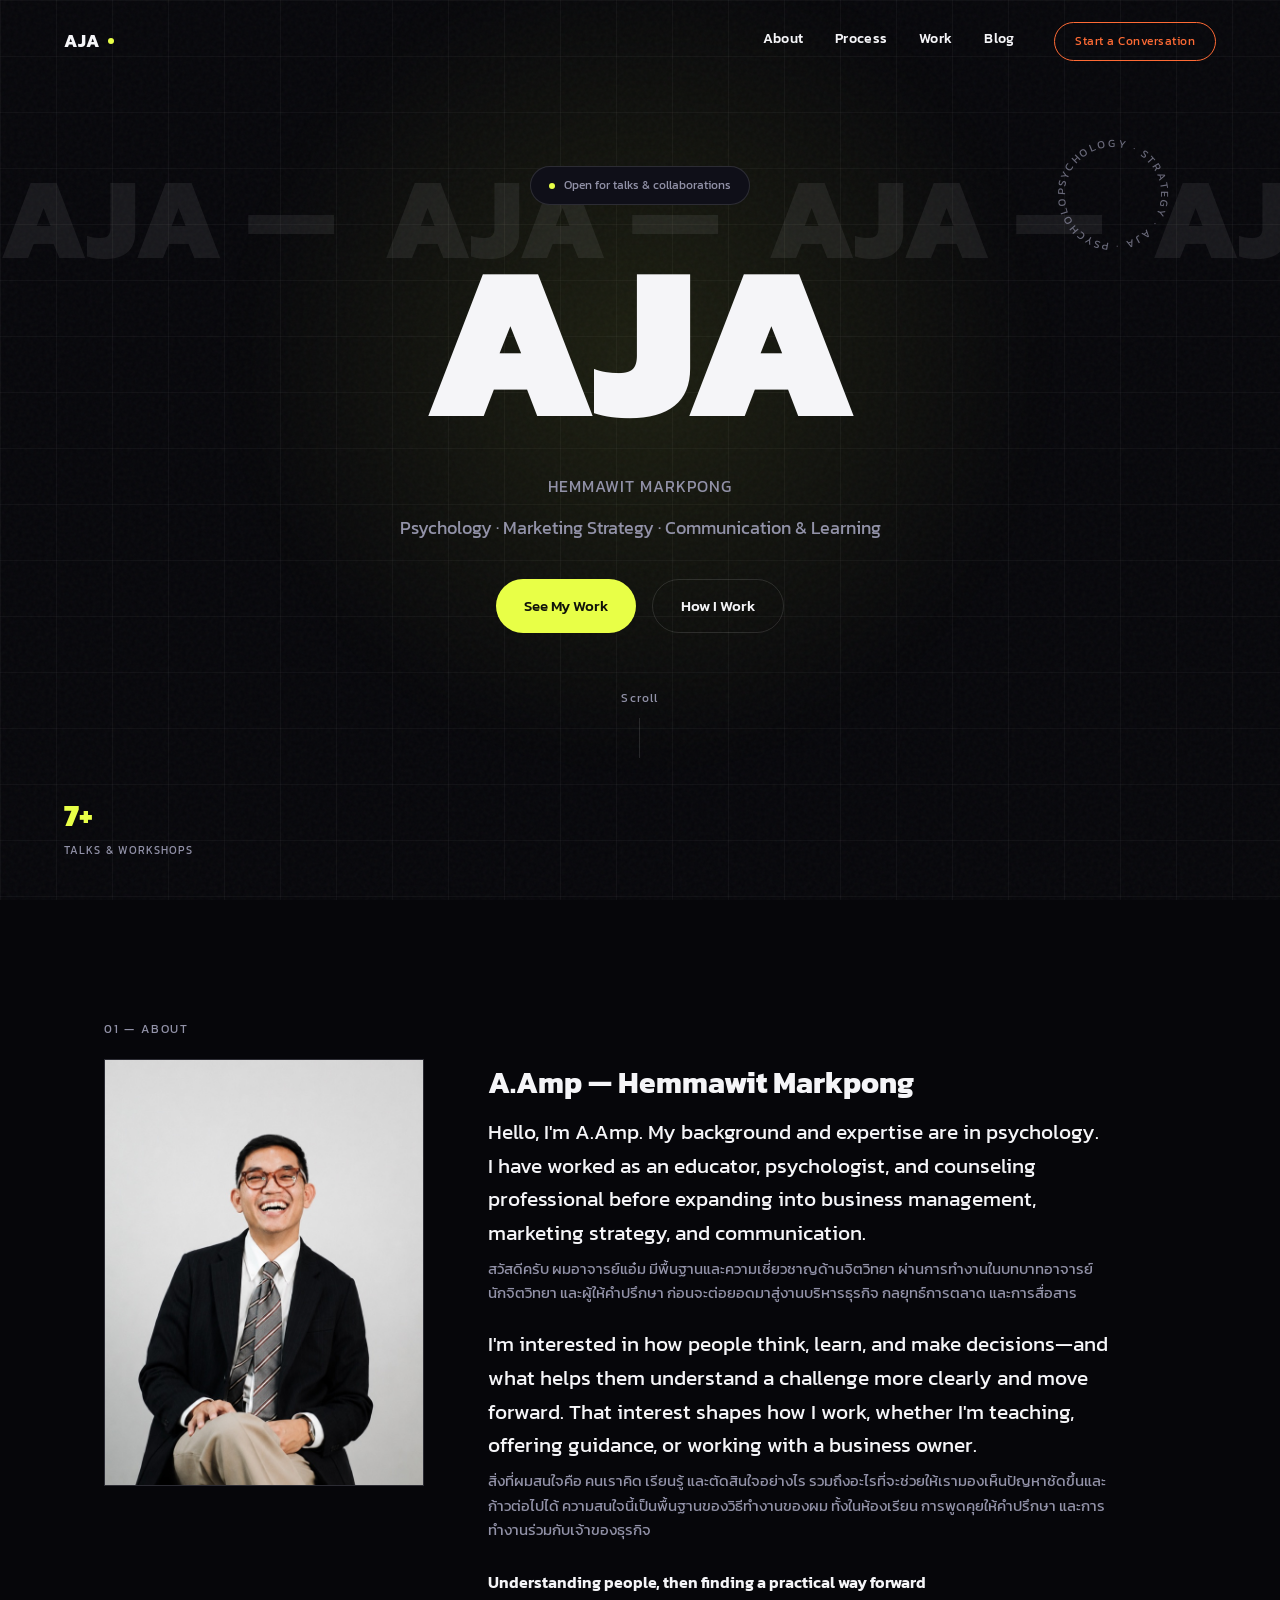
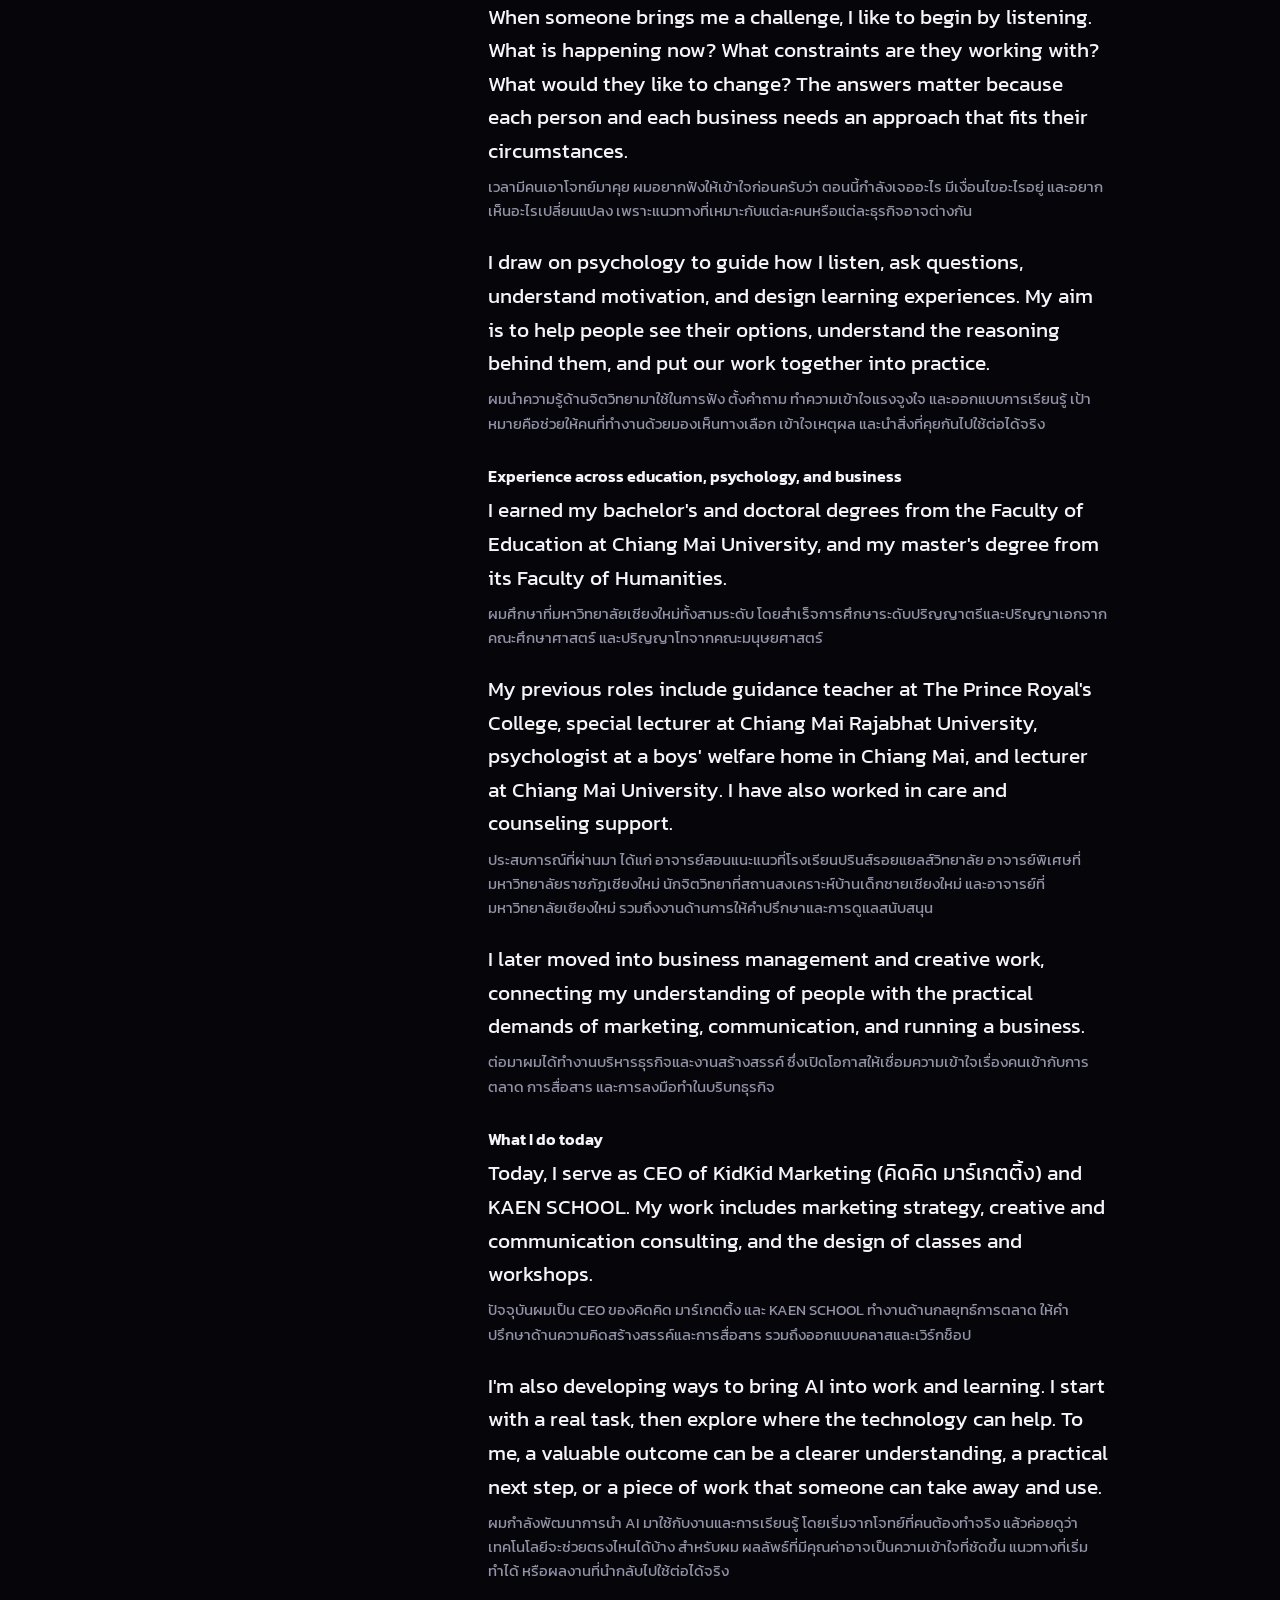
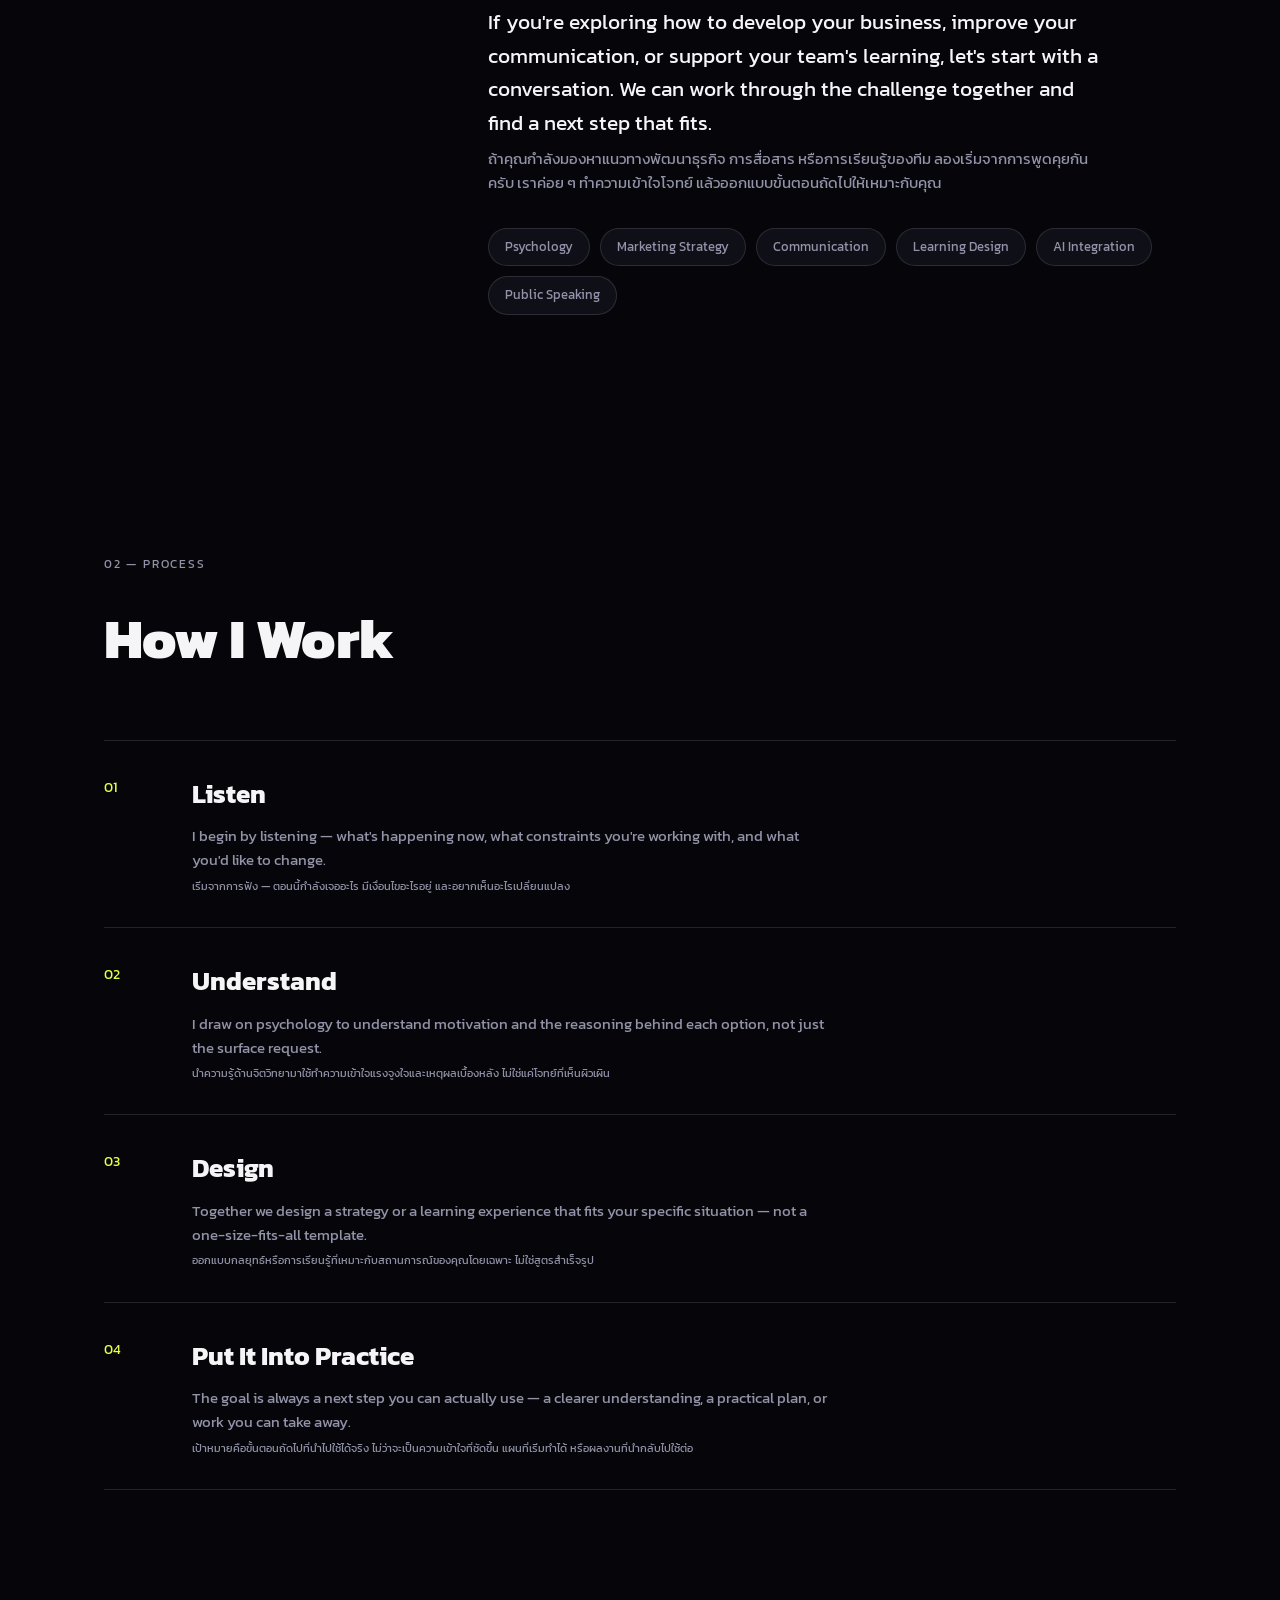
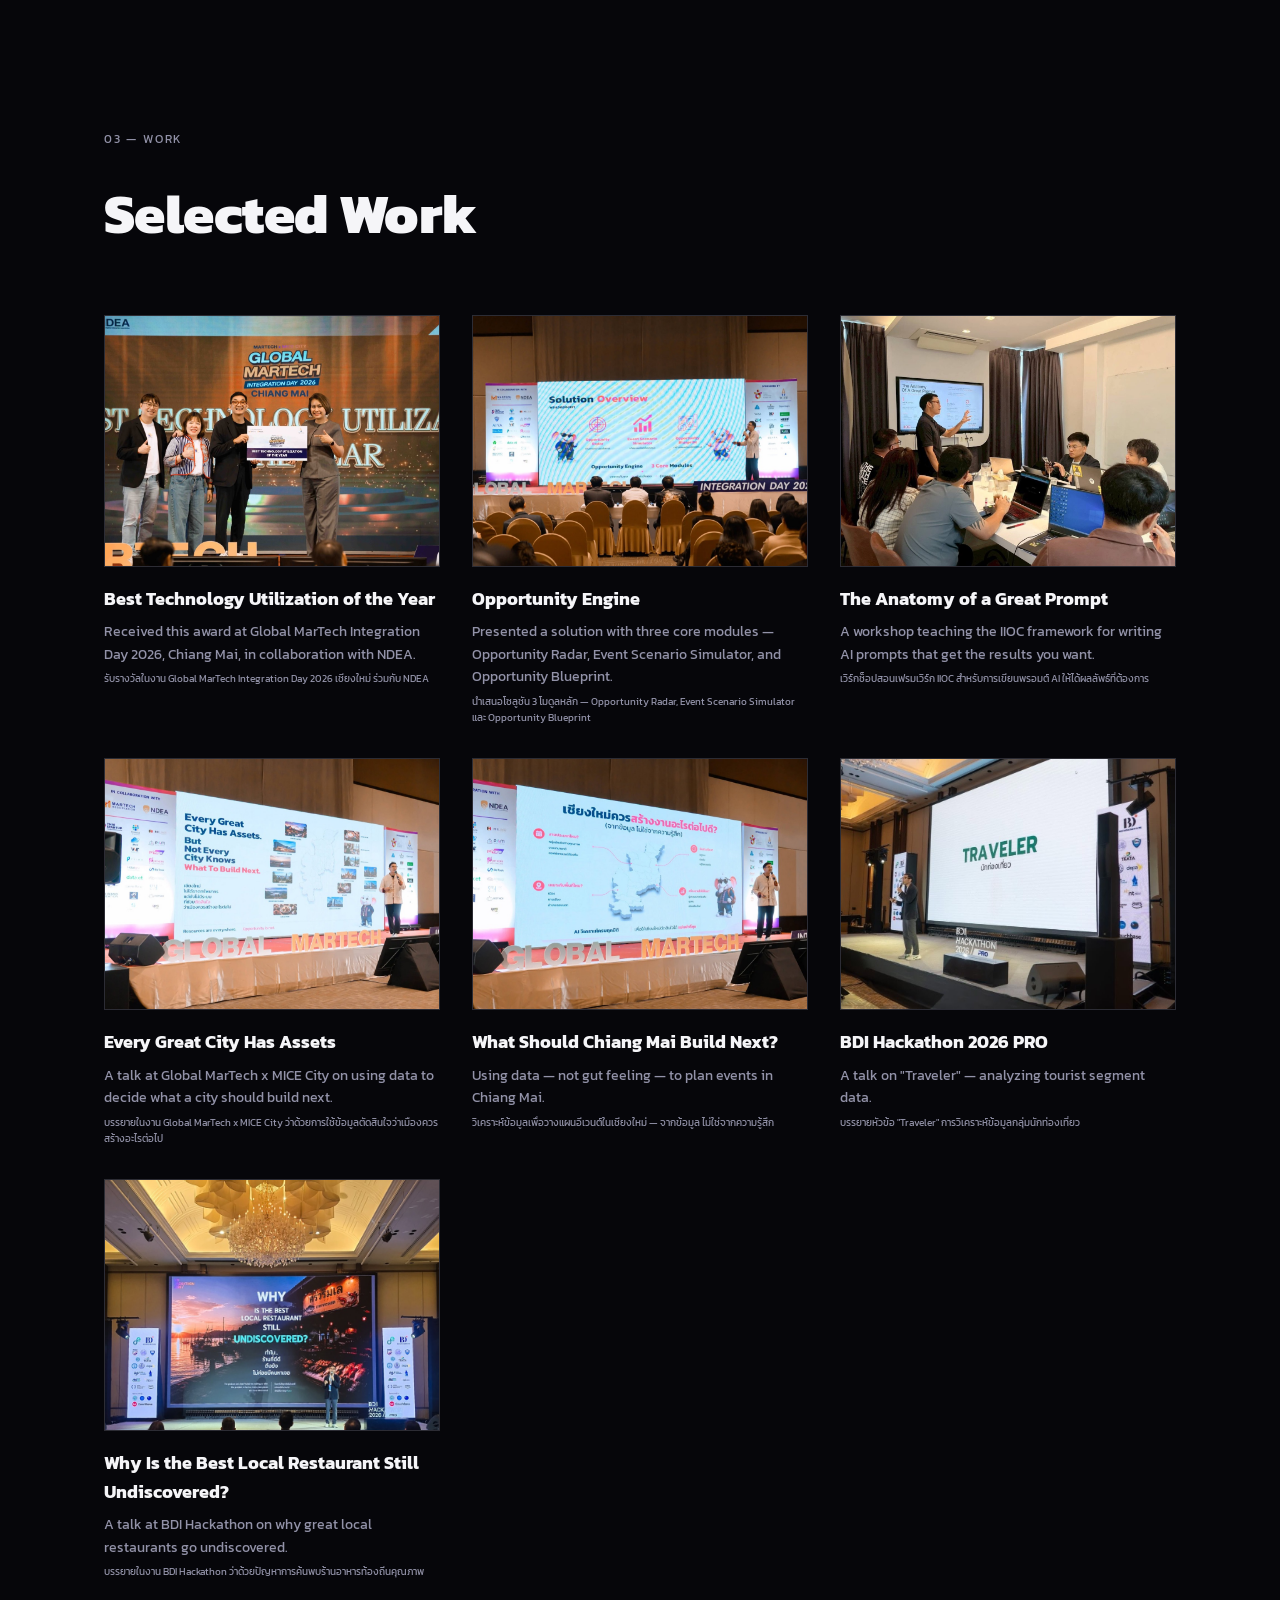
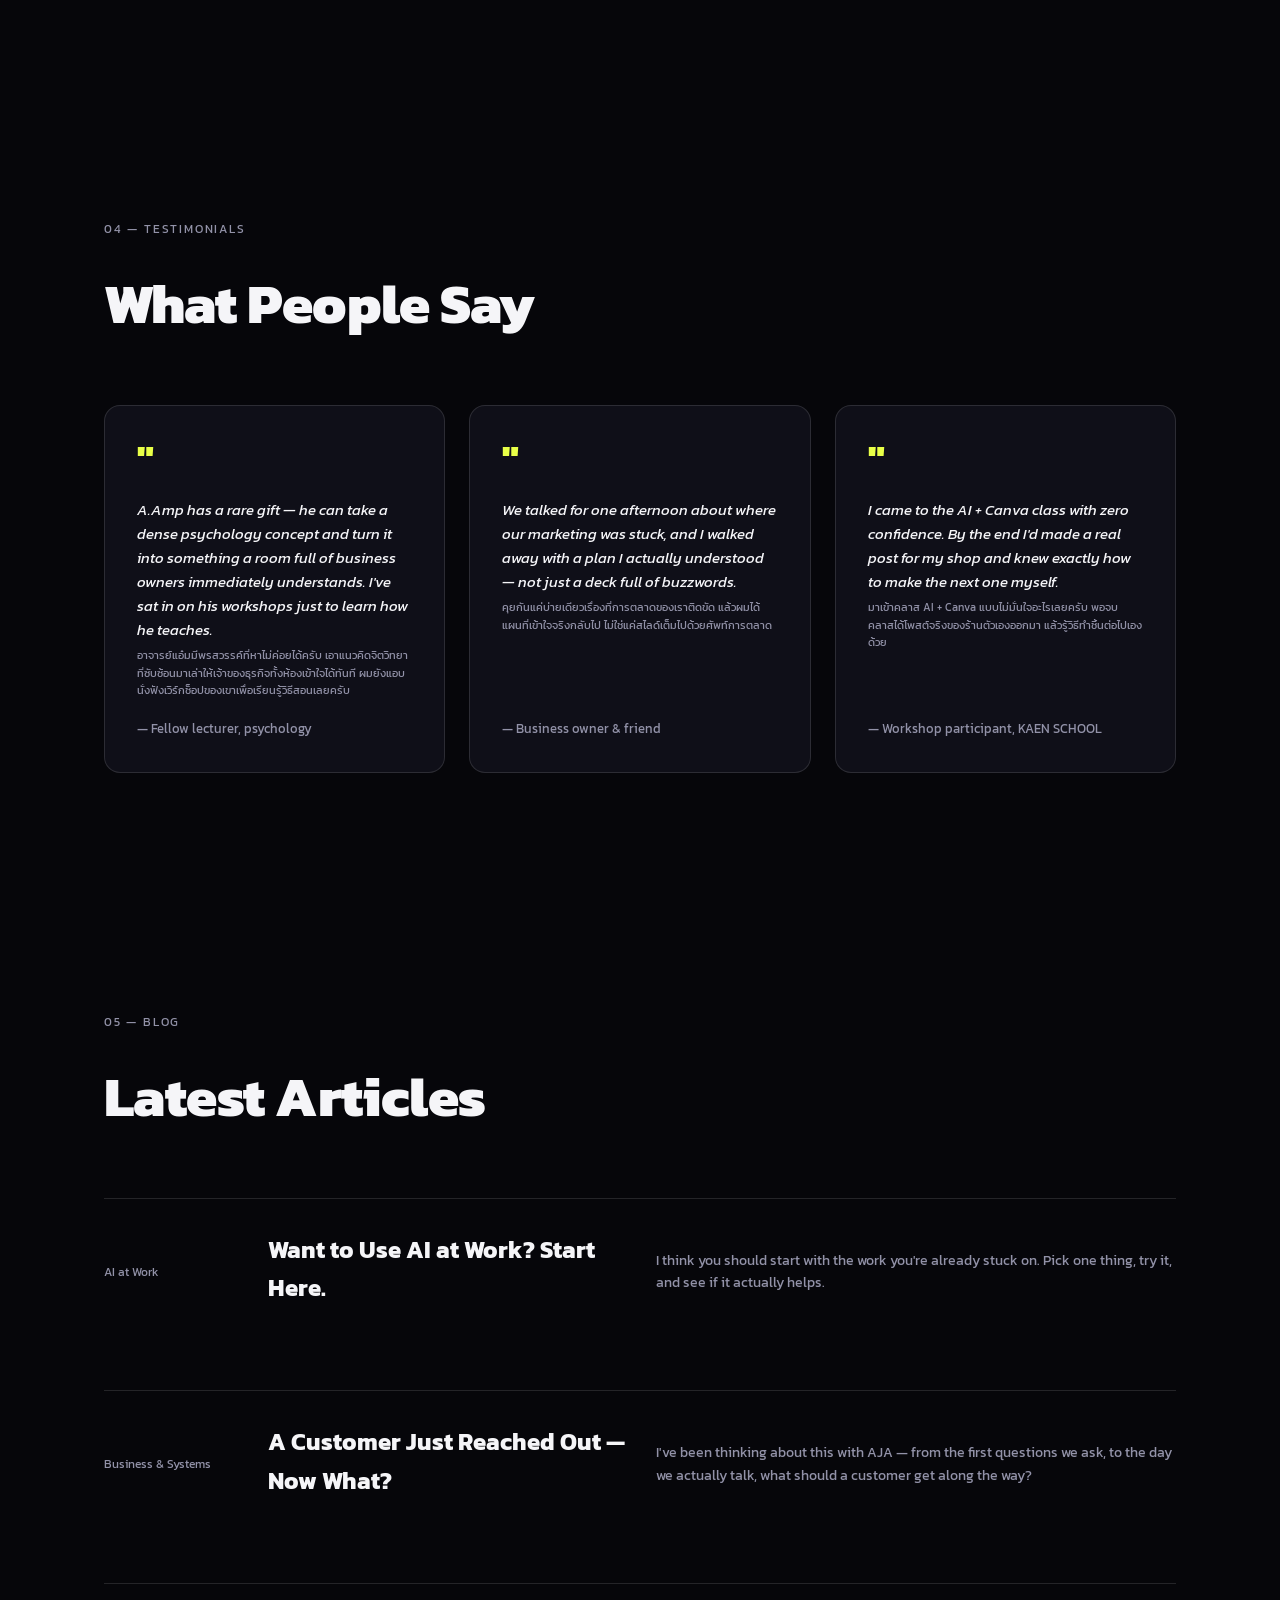
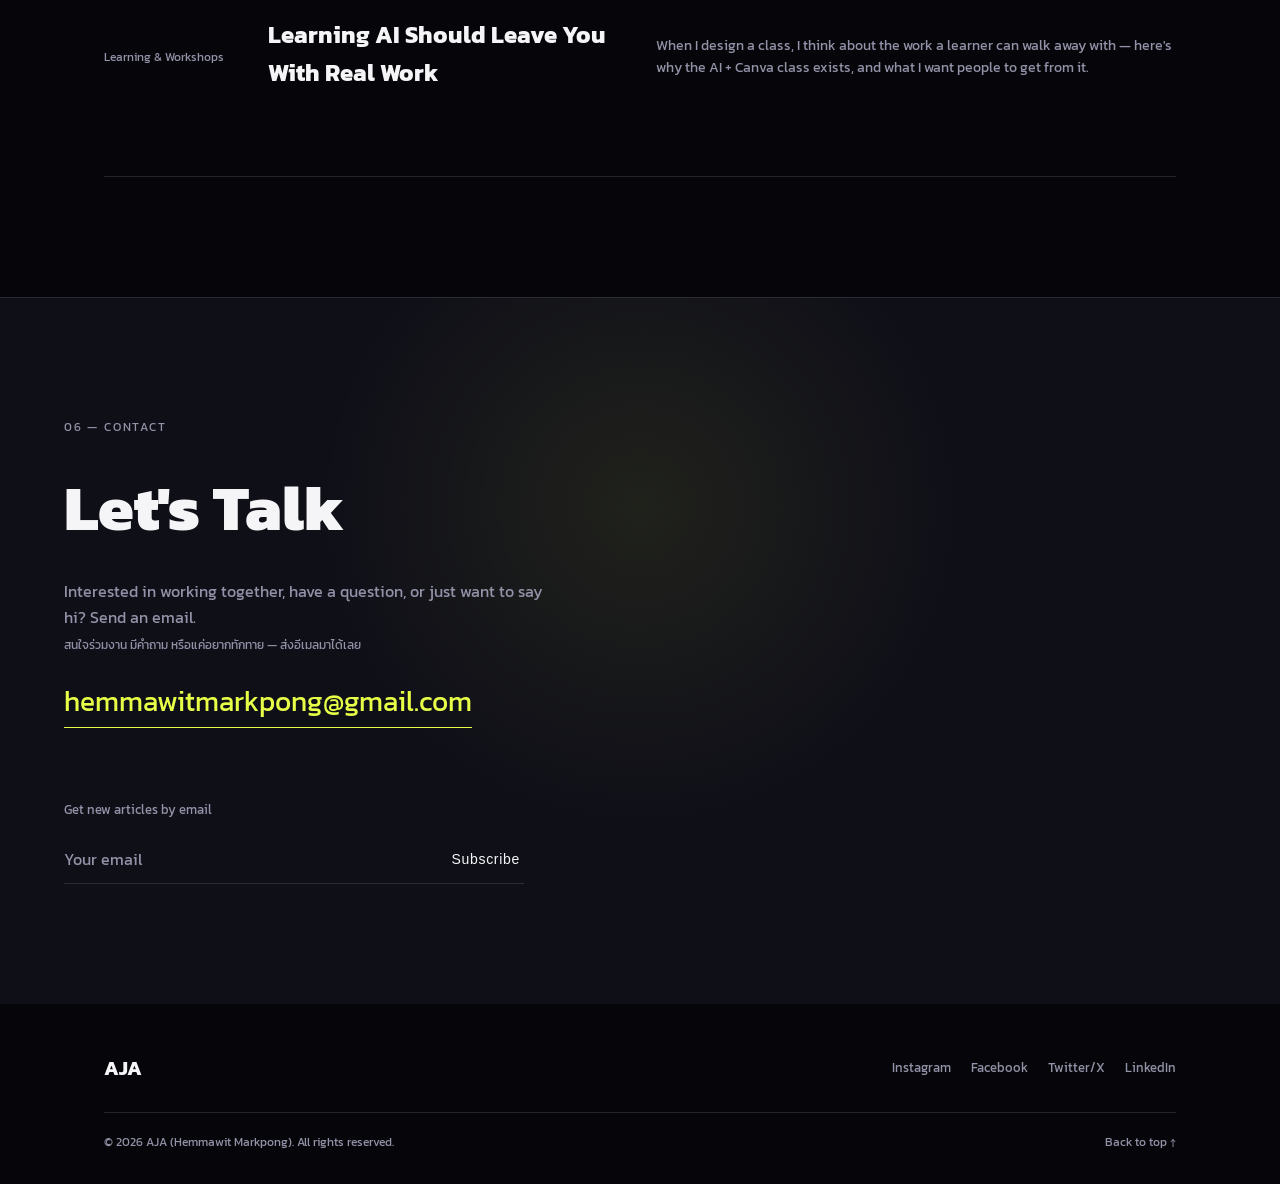
==== index.html @ da750030 "Initial site: AJA personal website Co-Authored-By: Claude Sonnet 5 <noreply@anthropic.com>" ====
<!DOCTYPE html>
<html lang="en">
<head>
<meta charset="UTF-8">
<meta name="viewport" content="width=device-width, initial-scale=1.0">
<title>AJA — Personal Website</title>
<link rel="icon" href="data:image/svg+xml,%3Csvg xmlns='http://www.w3.org/2000/svg' viewBox='0 0 100 100'%3E%3Crect width='100' height='100' rx='20' fill='%2306060a'/%3E%3Ctext x='50' y='68' font-family='Arial,sans-serif' font-size='58' font-weight='900' fill='%23e8ff47' text-anchor='middle'%3EA%3C/text%3E%3C/svg%3E">
<meta name="description" content="Personal website of AJA (Hemmawit Markpong) — psychology, marketing strategy, communication &amp; learning.">
<meta property="og:type" content="website">
<meta property="og:title" content="AJA — Personal Website">
<meta property="og:description" content="Psychology, marketing strategy, communication & learning.">
<meta property="og:image" content="assets/profile/profile.jpg">
<meta name="twitter:card" content="summary">
<link rel="preconnect" href="https://fonts.googleapis.com">
<link rel="preconnect" href="https://fonts.gstatic.com" crossorigin>
<link href="https://fonts.googleapis.com/css2?family=Kanit:wght@300;400;500;600;700;800;900&display=swap" rel="stylesheet">
<link rel="stylesheet" href="css/style.css">
</head>
<body>

<div class="cursor-dot" id="cursorDot"></div>

<header class="nav" id="nav">
  <a href="#top" class="nav__logo">AJA</a>
  <div class="nav__right">
    <nav class="nav__links">
      <a href="#about">About</a>
      <a href="#process">Process</a>
      <a href="#work">Work</a>
      <a href="#blog">Blog</a>
    </nav>
    <a href="#contact" class="nav__cta">Start a Conversation</a>
  </div>
  <button class="nav__toggle" id="navToggle" aria-label="Open menu" aria-expanded="false" aria-controls="mobileMenu">
    <span></span><span></span><span></span>
  </button>
</header>

<div class="mobile-menu" id="mobileMenu">
  <a href="#about">About</a>
  <a href="#process">Process</a>
  <a href="#work">Work</a>
  <a href="#blog">Blog</a>
  <a href="#contact">Contact</a>
</div>

<main id="top">

  <!-- HERO -->
  <section class="hero">
    <div class="hero__grid" aria-hidden="true"></div>
    <div class="hero__glow" aria-hidden="true"></div>
    <div class="hero__noise" aria-hidden="true"></div>

    <div class="hero__marquee" aria-hidden="true">
      <div class="hero__marquee-track">
        <span>AJA</span><span>&nbsp;&mdash;&nbsp;</span>
        <span>AJA</span><span>&nbsp;&mdash;&nbsp;</span>
        <span>AJA</span><span>&nbsp;&mdash;&nbsp;</span>
        <span>AJA</span><span>&nbsp;&mdash;&nbsp;</span>
      </div>
    </div>

    <svg class="hero__orbit" viewBox="0 0 100 100" aria-hidden="true">
      <path id="orbitPath" d="M 50, 50 m -37, 0 a 37,37 0 1,1 74,0 a 37,37 0 1,1 -74,0" fill="transparent" />
      <text><textPath href="#orbitPath">Psychology · Strategy · AJA · Psychology · Strategy · AJA · </textPath></text>
    </svg>

    <div class="hero__badge reveal-fade">
      <i></i>Open for talks &amp; collaborations
    </div>

    <h1 class="hero__title">
      <span class="reveal">AJA</span>
    </h1>

    <p class="hero__realname reveal-fade">Hemmawit Markpong</p>
    <p class="hero__tagline reveal-fade">Psychology · Marketing Strategy · Communication &amp; Learning</p>

    <div class="hero__actions reveal-fade" style="position:relative; z-index:2; display:flex; flex-wrap:wrap; justify-content:center; gap:16px; margin-top:36px;">
      <a href="#work" class="btn btn--solid">See My Work</a>
      <a href="#process" class="btn btn--outline">How I Work</a>
    </div>

    <a class="hero__scroll" href="#about" aria-label="Scroll down">
      <span>Scroll</span>
      <i></i>
    </a>

    <div class="hero__stat">
      <strong>7+</strong>
      <span>Talks &amp; Workshops</span>
    </div>
  </section>

  <!-- ABOUT -->
  <section id="about" class="about section">
    <div class="section__label reveal-fade">01 &mdash; About</div>
    <div class="about__grid">
      <div class="about__photo reveal-fade">
        <img src="assets/profile/profile.jpg" alt="A.Amp — Hemmawit Markpong">
      </div>
      <div class="about__text">
        <h3 style="font-family:var(--font-display); font-weight:700; font-size:clamp(22px,3vw,30px); margin-bottom:8px;">
          A.Amp — Hemmawit Markpong
        </h3>

        <p class="reveal-fade">
          Hello, I'm A.Amp. My background and expertise are in psychology. I have worked as an educator, psychologist, and counseling professional before expanding into business management, marketing strategy, and communication.
          <span class="th">สวัสดีครับ ผมอาจารย์แอ๋ม มีพื้นฐานและความเชี่ยวชาญด้านจิตวิทยา ผ่านการทำงานในบทบาทอาจารย์ นักจิตวิทยา และผู้ให้คำปรึกษา ก่อนจะต่อยอดมาสู่งานบริหารธุรกิจ กลยุทธ์การตลาด และการสื่อสาร</span>
        </p>

        <p class="reveal-fade">
          I'm interested in how people think, learn, and make decisions—and what helps them understand a challenge more clearly and move forward. That interest shapes how I work, whether I'm teaching, offering guidance, or working with a business owner.
          <span class="th">สิ่งที่ผมสนใจคือ คนเราคิด เรียนรู้ และตัดสินใจอย่างไร รวมถึงอะไรที่จะช่วยให้เรามองเห็นปัญหาชัดขึ้นและก้าวต่อไปได้ ความสนใจนี้เป็นพื้นฐานของวิธีทำงานของผม ทั้งในห้องเรียน การพูดคุยให้คำปรึกษา และการทำงานร่วมกับเจ้าของธุรกิจ</span>
        </p>

        <h4 style="font-size:16px; font-weight:600; margin:28px 0 4px;">
          Understanding people, then finding a practical way forward
        </h4>

        <p class="reveal-fade">
          When someone brings me a challenge, I like to begin by listening. What is happening now? What constraints are they working with? What would they like to change? The answers matter because each person and each business needs an approach that fits their circumstances.
          <span class="th">เวลามีคนเอาโจทย์มาคุย ผมอยากฟังให้เข้าใจก่อนครับว่า ตอนนี้กำลังเจออะไร มีเงื่อนไขอะไรอยู่ และอยากเห็นอะไรเปลี่ยนแปลง เพราะแนวทางที่เหมาะกับแต่ละคนหรือแต่ละธุรกิจอาจต่างกัน</span>
        </p>

        <p class="reveal-fade">
          I draw on psychology to guide how I listen, ask questions, understand motivation, and design learning experiences. My aim is to help people see their options, understand the reasoning behind them, and put our work together into practice.
          <span class="th">ผมนำความรู้ด้านจิตวิทยามาใช้ในการฟัง ตั้งคำถาม ทำความเข้าใจแรงจูงใจ และออกแบบการเรียนรู้ เป้าหมายคือช่วยให้คนที่ทำงานด้วยมองเห็นทางเลือก เข้าใจเหตุผล และนำสิ่งที่คุยกันไปใช้ต่อได้จริง</span>
        </p>

        <h4 style="font-size:16px; font-weight:600; margin:28px 0 4px;">
          Experience across education, psychology, and business
        </h4>

        <p class="reveal-fade">
          I earned my bachelor's and doctoral degrees from the Faculty of Education at Chiang Mai University, and my master's degree from its Faculty of Humanities.
          <span class="th">ผมศึกษาที่มหาวิทยาลัยเชียงใหม่ทั้งสามระดับ โดยสำเร็จการศึกษาระดับปริญญาตรีและปริญญาเอกจากคณะศึกษาศาสตร์ และปริญญาโทจากคณะมนุษยศาสตร์</span>
        </p>

        <p class="reveal-fade">
          My previous roles include guidance teacher at The Prince Royal's College, special lecturer at Chiang Mai Rajabhat University, psychologist at a boys' welfare home in Chiang Mai, and lecturer at Chiang Mai University. I have also worked in care and counseling support.
          <span class="th">ประสบการณ์ที่ผ่านมา ได้แก่ อาจารย์สอนแนะแนวที่โรงเรียนปรินส์รอยแยลส์วิทยาลัย อาจารย์พิเศษที่มหาวิทยาลัยราชภัฏเชียงใหม่ นักจิตวิทยาที่สถานสงเคราะห์บ้านเด็กชายเชียงใหม่ และอาจารย์ที่มหาวิทยาลัยเชียงใหม่ รวมถึงงานด้านการให้คำปรึกษาและการดูแลสนับสนุน</span>
        </p>

        <p class="reveal-fade">
          I later moved into business management and creative work, connecting my understanding of people with the practical demands of marketing, communication, and running a business.
          <span class="th">ต่อมาผมได้ทำงานบริหารธุรกิจและงานสร้างสรรค์ ซึ่งเปิดโอกาสให้เชื่อมความเข้าใจเรื่องคนเข้ากับการตลาด การสื่อสาร และการลงมือทำในบริบทธุรกิจ</span>
        </p>

        <h4 style="font-size:16px; font-weight:600; margin:28px 0 4px;">
          What I do today
        </h4>

        <p class="reveal-fade">
          Today, I serve as CEO of KidKid Marketing (คิดคิด มาร์เกตติ้ง) and KAEN SCHOOL. My work includes marketing strategy, creative and communication consulting, and the design of classes and workshops.
          <span class="th">ปัจจุบันผมเป็น CEO ของคิดคิด มาร์เกตติ้ง และ KAEN SCHOOL ทำงานด้านกลยุทธ์การตลาด ให้คำปรึกษาด้านความคิดสร้างสรรค์และการสื่อสาร รวมถึงออกแบบคลาสและเวิร์กช็อป</span>
        </p>

        <p class="reveal-fade">
          I'm also developing ways to bring AI into work and learning. I start with a real task, then explore where the technology can help. To me, a valuable outcome can be a clearer understanding, a practical next step, or a piece of work that someone can take away and use.
          <span class="th">ผมกำลังพัฒนาการนำ AI มาใช้กับงานและการเรียนรู้ โดยเริ่มจากโจทย์ที่คนต้องทำจริง แล้วค่อยดูว่าเทคโนโลยีจะช่วยตรงไหนได้บ้าง สำหรับผม ผลลัพธ์ที่มีคุณค่าอาจเป็นความเข้าใจที่ชัดขึ้น แนวทางที่เริ่มทำได้ หรือผลงานที่นำกลับไปใช้ต่อได้จริง</span>
        </p>

        <p class="reveal-fade">
          If you're exploring how to develop your business, improve your communication, or support your team's learning, let's start with a conversation. We can work through the challenge together and find a next step that fits.
          <span class="th">ถ้าคุณกำลังมองหาแนวทางพัฒนาธุรกิจ การสื่อสาร หรือการเรียนรู้ของทีม ลองเริ่มจากการพูดคุยกันครับ เราค่อย ๆ ทำความเข้าใจโจทย์ แล้วออกแบบขั้นตอนถัดไปให้เหมาะกับคุณ</span>
        </p>

        <ul class="about__tags reveal-fade">
          <li>Psychology</li>
          <li>Marketing Strategy</li>
          <li>Communication</li>
          <li>Learning Design</li>
          <li>AI Integration</li>
          <li>Public Speaking</li>
        </ul>
      </div>
    </div>
  </section>

  <!-- PROCESS -->
  <section id="process" class="section">
    <div class="section__label reveal-fade">02 &mdash; Process</div>
    <h2 class="section__title reveal-fade">How I Work</h2>

    <div class="process__list">
      <div class="process__item reveal-fade">
        <span class="process__num">01</span>
        <div class="process__body">
          <h3>Listen</h3>
          <p>I begin by listening — what's happening now, what constraints you're working with, and what you'd like to change.
            <span class="th">เริ่มจากการฟัง — ตอนนี้กำลังเจออะไร มีเงื่อนไขอะไรอยู่ และอยากเห็นอะไรเปลี่ยนแปลง</span>
          </p>
        </div>
      </div>
      <div class="process__item reveal-fade">
        <span class="process__num">02</span>
        <div class="process__body">
          <h3>Understand</h3>
          <p>I draw on psychology to understand motivation and the reasoning behind each option, not just the surface request.
            <span class="th">นำความรู้ด้านจิตวิทยามาใช้ทำความเข้าใจแรงจูงใจและเหตุผลเบื้องหลัง ไม่ใช่แค่โจทย์ที่เห็นผิวเผิน</span>
          </p>
        </div>
      </div>
      <div class="process__item reveal-fade">
        <span class="process__num">03</span>
        <div class="process__body">
          <h3>Design</h3>
          <p>Together we design a strategy or a learning experience that fits your specific situation — not a one-size-fits-all template.
            <span class="th">ออกแบบกลยุทธ์หรือการเรียนรู้ที่เหมาะกับสถานการณ์ของคุณโดยเฉพาะ ไม่ใช่สูตรสำเร็จรูป</span>
          </p>
        </div>
      </div>
      <div class="process__item reveal-fade">
        <span class="process__num">04</span>
        <div class="process__body">
          <h3>Put It Into Practice</h3>
          <p>The goal is always a next step you can actually use — a clearer understanding, a practical plan, or work you can take away.
            <span class="th">เป้าหมายคือขั้นตอนถัดไปที่นำไปใช้ได้จริง ไม่ว่าจะเป็นความเข้าใจที่ชัดขึ้น แผนที่เริ่มทำได้ หรือผลงานที่นำกลับไปใช้ต่อ</span>
          </p>
        </div>
      </div>
    </div>
  </section>

  <!-- WORK -->
  <section id="work" class="work section">
    <div class="section__label reveal-fade">03 &mdash; Work</div>
    <h2 class="section__title reveal-fade">Selected Work</h2>

    <div class="work__grid">
      <article class="work__item reveal-fade">
        <div class="work__thumb"><img src="assets/work/work-1.jpg" alt="Best Technology Utilization of the Year award" loading="lazy"></div>
        <h3>Best Technology Utilization of the Year</h3>
        <p>Received this award at Global MarTech Integration Day 2026, Chiang Mai, in collaboration with NDEA.
          <span class="th">รับรางวัลในงาน Global MarTech Integration Day 2026 เชียงใหม่ ร่วมกับ NDEA</span>
        </p>
      </article>
      <article class="work__item reveal-fade">
        <div class="work__thumb"><img src="assets/work/work-5.jpg" alt="Presenting Opportunity Engine" loading="lazy"></div>
        <h3>Opportunity Engine</h3>
        <p>Presented a solution with three core modules — Opportunity Radar, Event Scenario Simulator, and Opportunity Blueprint.
          <span class="th">นำเสนอโซลูชัน 3 โมดูลหลัก — Opportunity Radar, Event Scenario Simulator และ Opportunity Blueprint</span>
        </p>
      </article>
      <article class="work__item reveal-fade">
        <div class="work__thumb"><img src="assets/work/work-4.jpg" alt="Workshop: The Anatomy of a Great Prompt" loading="lazy"></div>
        <h3>The Anatomy of a Great Prompt</h3>
        <p>A workshop teaching the IIOC framework for writing AI prompts that get the results you want.
          <span class="th">เวิร์กช็อปสอนเฟรมเวิร์ก IIOC สำหรับการเขียนพรอมต์ AI ให้ได้ผลลัพธ์ที่ต้องการ</span>
        </p>
      </article>
      <article class="work__item reveal-fade">
        <div class="work__thumb"><img src="assets/work/work-3.jpg" alt="Every Great City Has Assets" loading="lazy"></div>
        <h3>Every Great City Has Assets</h3>
        <p>A talk at Global MarTech x MICE City on using data to decide what a city should build next.
          <span class="th">บรรยายในงาน Global MarTech x MICE City ว่าด้วยการใช้ข้อมูลตัดสินใจว่าเมืองควรสร้างอะไรต่อไป</span>
        </p>
      </article>
      <article class="work__item reveal-fade">
        <div class="work__thumb"><img src="assets/work/work-7.jpg" alt="What should Chiang Mai build next?" loading="lazy"></div>
        <h3>What Should Chiang Mai Build Next?</h3>
        <p>Using data — not gut feeling — to plan events in Chiang Mai.
          <span class="th">วิเคราะห์ข้อมูลเพื่อวางแผนอีเวนต์ในเชียงใหม่ — จากข้อมูล ไม่ใช่จากความรู้สึก</span>
        </p>
      </article>
      <article class="work__item reveal-fade">
        <div class="work__thumb"><img src="assets/work/work-2.jpg" alt="Speaking at BDI Hackathon 2026 PRO" loading="lazy"></div>
        <h3>BDI Hackathon 2026 PRO</h3>
        <p>A talk on "Traveler" — analyzing tourist segment data.
          <span class="th">บรรยายหัวข้อ "Traveler" การวิเคราะห์ข้อมูลกลุ่มนักท่องเที่ยว</span>
        </p>
      </article>
      <article class="work__item reveal-fade">
        <div class="work__thumb"><img src="assets/work/work-6.jpg" alt="Why is the best local restaurant still undiscovered?" loading="lazy"></div>
        <h3>Why Is the Best Local Restaurant Still Undiscovered?</h3>
        <p>A talk at BDI Hackathon on why great local restaurants go undiscovered.
          <span class="th">บรรยายในงาน BDI Hackathon ว่าด้วยปัญหาการค้นพบร้านอาหารท้องถิ่นคุณภาพ</span>
        </p>
      </article>
    </div>
  </section>

  <!-- TESTIMONIALS -->
  <section id="testimonials" class="section">
    <div class="section__label reveal-fade">04 &mdash; Testimonials</div>
    <h2 class="section__title reveal-fade">What People Say</h2>

    <div class="testimonials__grid">
      <div class="testimonial reveal-fade">
        <span class="testimonial__mark">"</span>
        <p class="testimonial__quote">A.Amp has a rare gift — he can take a dense psychology concept and turn it into something a room full of business owners immediately understands. I've sat in on his workshops just to learn how he teaches.
          <span class="th">อาจารย์แอ๋มมีพรสวรรค์ที่หาไม่ค่อยได้ครับ เอาแนวคิดจิตวิทยาที่ซับซ้อนมาเล่าให้เจ้าของธุรกิจทั้งห้องเข้าใจได้ทันที ผมยังแอบนั่งฟังเวิร์กช็อปของเขาเพื่อเรียนรู้วิธีสอนเลยครับ</span>
        </p>
        <div class="testimonial__author">— Fellow lecturer, psychology</div>
      </div>
      <div class="testimonial reveal-fade">
        <span class="testimonial__mark">"</span>
        <p class="testimonial__quote">We talked for one afternoon about where our marketing was stuck, and I walked away with a plan I actually understood — not just a deck full of buzzwords.
          <span class="th">คุยกันแค่บ่ายเดียวเรื่องที่การตลาดของเราติดขัด แล้วผมได้แผนที่เข้าใจจริงกลับไป ไม่ใช่แค่สไลด์เต็มไปด้วยศัพท์การตลาด</span>
        </p>
        <div class="testimonial__author">— Business owner &amp; friend</div>
      </div>
      <div class="testimonial reveal-fade">
        <span class="testimonial__mark">"</span>
        <p class="testimonial__quote">I came to the AI + Canva class with zero confidence. By the end I'd made a real post for my shop and knew exactly how to make the next one myself.
          <span class="th">มาเข้าคลาส AI + Canva แบบไม่มั่นใจอะไรเลยครับ พอจบคลาสได้โพสต์จริงของร้านตัวเองออกมา แล้วรู้วิธีทำชิ้นต่อไปเองด้วย</span>
        </p>
        <div class="testimonial__author">— Workshop participant, KAEN SCHOOL</div>
      </div>
    </div>
  </section>

  <!-- BLOG -->
  <section id="blog" class="blog section">
    <div class="section__label reveal-fade">05 &mdash; Blog</div>
    <h2 class="section__title reveal-fade">Latest Articles</h2>

    <div class="blog__list">
      <a href="blog/start-with-the-work-before-ai.html" class="blog__item reveal-fade">
        <span class="blog__date">AI at Work</span>
        <h3 class="blog__title">Want to Use AI at Work? Start Here.</h3>
        <p class="blog__excerpt">I think you should start with the work you're already stuck on. Pick one thing, try it, and see if it actually helps.</p>
        <span class="blog__more">Read more →</span>
      </a>
      <a href="blog/follow-the-customer-after-first-contact.html" class="blog__item reveal-fade">
        <span class="blog__date">Business &amp; Systems</span>
        <h3 class="blog__title">A Customer Just Reached Out — Now What?</h3>
        <p class="blog__excerpt">I've been thinking about this with AJA — from the first questions we ask, to the day we actually talk, what should a customer get along the way?</p>
        <span class="blog__more">Read more →</span>
      </a>
      <a href="blog/learning-ai-through-real-work.html" class="blog__item reveal-fade">
        <span class="blog__date">Learning &amp; Workshops</span>
        <h3 class="blog__title">Learning AI Should Leave You With Real Work</h3>
        <p class="blog__excerpt">When I design a class, I think about the work a learner can walk away with — here's why the AI + Canva class exists, and what I want people to get from it.</p>
        <span class="blog__more">Read more →</span>
      </a>
    </div>
  </section>

  <!-- NEWSLETTER / CONTACT -->
  <section id="contact" class="contact section">
    <div class="contact__inner">
      <div class="section__label reveal-fade">06 &mdash; Contact</div>
      <h2 class="contact__title reveal-fade">Let's Talk</h2>
      <p class="contact__text reveal-fade">
        Interested in working together, have a question, or just want to say hi? Send an email.
        <span class="th">สนใจร่วมงาน มีคำถาม หรือแค่อยากทักทาย — ส่งอีเมลมาได้เลย</span>
      </p>
      <a class="contact__email reveal-fade" href="mailto:hemmawitmarkpong@gmail.com">hemmawitmarkpong@gmail.com</a>

      <form class="newsletter reveal-fade" action="https://buttondown.com/api/emails/embed-subscribe/hemmawit" method="post" target="_blank">
        <label for="newsletterEmail" class="newsletter__label">Get new articles by email</label>
        <div class="newsletter__row">
          <input id="newsletterEmail" name="email" type="email" placeholder="Your email" required>
          <button type="submit">Subscribe</button>
        </div>
      </form>
    </div>
  </section>

</main>

<footer class="footer">
  <div class="footer__top">
    <span class="footer__name">AJA</span>
    <div class="footer__social">
      <a href="https://www.instagram.com/omam.aja" target="_blank" rel="noopener">Instagram</a>
      <a href="https://web.facebook.com/Hemmawit.markpong/" target="_blank" rel="noopener">Facebook</a>
      <a href="https://x.com/HEMMAWITAJA" target="_blank" rel="noopener">Twitter/X</a>
      <a href="https://www.linkedin.com/in/hemmawit-markpong/" target="_blank" rel="noopener">LinkedIn</a>
    </div>
  </div>
  <div class="footer__bottom">
    <span>© <span id="year"></span> AJA (Hemmawit Markpong). All rights reserved.</span>
    <a href="#top">Back to top ↑</a>
  </div>
</footer>

<script src="js/main.js"></script>
</body>
</html>
---- css/style.css ----
/* ==========================================================================
   Reset & variables
   ========================================================================== */
* { margin: 0; padding: 0; box-sizing: border-box; }

:root {
  --bg: #06060a;
  --bg-soft: #0f0f18;
  --fg: #f5f5f8;
  --muted: #9292a8;
  --line: rgba(255,255,255,.12);
  --signal: #e8ff47;
  --ember: #ff6b35;
  --accent: var(--signal);

  --font-display: 'Kanit', sans-serif;
  --font-body: 'Kanit', sans-serif;
  --font-mono: 'Kanit', sans-serif;

  --nav-h: 84px;
  --pad: clamp(20px, 5vw, 64px);
}

html { scroll-behavior: smooth; }

body {
  background: var(--bg);
  color: var(--fg);
  font-family: var(--font-body);
  line-height: 1.6;
  overflow-x: hidden;
  cursor: default;
}

a { color: inherit; text-decoration: none; }
ul { list-style: none; }
img { max-width: 100%; display: block; }

::selection { background: var(--signal); color: var(--bg); }

/* custom cursor dot (desktop only, decorative) */
.cursor-dot {
  position: fixed;
  top: 0; left: 0;
  width: 10px; height: 10px;
  border-radius: 50%;
  background: var(--signal);
  box-shadow: 0 0 16px rgba(232,255,71,.6);
  pointer-events: none;
  z-index: 999;
  transform: translate(-50%, -50%);
  transition: transform .15s ease, opacity .3s ease, width .25s ease, height .25s ease, background .25s ease;
  opacity: 0;
  display: none;
}
.cursor-dot--hover {
  width: 44px;
  height: 44px;
  background: transparent;
  border: 1px solid var(--signal);
  box-shadow: none;
}
@media (hover: hover) and (pointer: fine) {
  .cursor-dot { display: block; }
}

/* ==========================================================================
   Nav
   ========================================================================== */
.nav {
  position: fixed;
  top: 0; left: 0; right: 0;
  height: var(--nav-h);
  display: flex;
  align-items: center;
  justify-content: space-between;
  padding: 0 var(--pad);
  z-index: 100;
  color: var(--fg);
  background: transparent;
  border-bottom: 1px solid transparent;
  transition: background .4s ease, border-color .4s ease, backdrop-filter .4s ease;
}
.nav--scrolled {
  background: rgba(6,6,10,.78);
  backdrop-filter: blur(16px);
  -webkit-backdrop-filter: blur(16px);
  border-bottom: 1px solid var(--line);
}

.nav__logo {
  font-family: var(--font-display);
  font-weight: 700;
  font-size: 18px;
  letter-spacing: .05em;
  display: flex;
  align-items: center;
  gap: 8px;
}
.nav__logo::after {
  content: '';
  width: 6px;
  height: 6px;
  border-radius: 50%;
  background: var(--signal);
  animation: pulse-slow 3s ease-in-out infinite;
}
@keyframes pulse-slow {
  0%, 100% { opacity: 1; }
  50% { opacity: .35; }
}

.nav__right {
  display: flex;
  align-items: center;
  gap: 40px;
}

.nav__links {
  display: flex;
  align-items: center;
  gap: 32px;
  font-size: 14px;
  font-weight: 500;
  letter-spacing: .02em;
}

.nav__links a {
  position: relative;
  padding-bottom: 4px;
}
.nav__links a::after {
  content: '';
  position: absolute;
  left: 0; bottom: 0;
  width: 0;
  height: 1px;
  background: var(--signal);
  transition: width .3s ease;
}
.nav__links a:hover::after { width: 100%; }

.nav__cta {
  font-family: var(--font-mono);
  font-size: 12px;
  letter-spacing: .04em;
  color: var(--ember);
  border: 1px solid var(--ember);
  border-radius: 999px;
  padding: 9px 20px;
  transition: background .25s ease, color .25s ease;
  white-space: nowrap;
}
.nav__cta:hover {
  background: var(--ember);
  color: #1a0d05;
}

.nav__toggle {
  display: none;
  flex-direction: column;
  justify-content: center;
  gap: 5px;
  width: 32px; height: 32px;
  background: none;
  border: none;
  cursor: pointer;
}
.nav__toggle span {
  display: block;
  height: 2px;
  background: currentColor;
  color: inherit;
}

.mobile-menu {
  position: fixed;
  inset: 0;
  background: var(--bg);
  color: var(--fg);
  z-index: 90;
  display: flex;
  flex-direction: column;
  align-items: center;
  justify-content: center;
  gap: 28px;
  font-family: var(--font-display);
  font-weight: 700;
  font-size: 32px;
  transform: translateY(-100%);
  transition: transform .5s cubic-bezier(.77,0,.18,1);
}
.mobile-menu.open { transform: translateY(0); }

body.menu-open { overflow: hidden; }
.mobile-menu a:hover { color: var(--signal); }

@media (max-width: 760px) {
  .nav__right { display: none; }
  .nav__toggle { display: flex; }
}

/* ==========================================================================
   Hero
   ========================================================================== */
.hero {
  position: relative;
  min-height: 100vh;
  display: flex;
  flex-direction: column;
  align-items: center;
  justify-content: center;
  text-align: center;
  padding: var(--nav-h) var(--pad) 60px;
  overflow: hidden;
}

.hero__grid {
  position: absolute;
  inset: 0;
  background-image:
    linear-gradient(rgba(255,255,255,.035) 1px, transparent 1px),
    linear-gradient(90deg, rgba(255,255,255,.035) 1px, transparent 1px);
  background-size: 56px 56px;
  pointer-events: none;
  z-index: 0;
}
.hero__glow {
  position: absolute;
  top: -10%;
  left: 50%;
  transform: translateX(-50%);
  width: 900px;
  height: 900px;
  max-width: 140vw;
  background: radial-gradient(circle, rgba(232,255,71,.10), transparent 65%);
  filter: blur(20px);
  pointer-events: none;
  z-index: 0;
}
.hero__noise {
  position: absolute;
  inset: 0;
  z-index: 1;
  opacity: .04;
  pointer-events: none;
  background-image: url("data:image/svg+xml,%3Csvg viewBox='0 0 256 256' xmlns='http://www.w3.org/2000/svg'%3E%3Cfilter id='n'%3E%3CfeTurbulence type='fractalNoise' baseFrequency='0.9' numOctaves='4' stitchTiles='stitch'/%3E%3C/filter%3E%3Crect width='100%25' height='100%25' filter='url(%23n)'/%3E%3C/svg%3E");
}

.hero__badge {
  position: relative;
  z-index: 2;
  display: inline-flex;
  align-items: center;
  gap: 9px;
  font-family: var(--font-mono);
  font-size: 12px;
  color: var(--muted);
  background: var(--bg-soft);
  border: 1px solid var(--line);
  border-radius: 999px;
  padding: 9px 18px;
  margin-bottom: 40px;
}
.hero__badge i {
  width: 6px;
  height: 6px;
  border-radius: 50%;
  background: var(--signal);
  animation: pulse-slow 3s ease-in-out infinite;
}

.hero__orbit {
  position: absolute;
  top: 130px;
  right: 8%;
  width: 130px;
  height: 130px;
  display: none;
  opacity: .7;
  animation: spin 22s linear infinite;
  z-index: 2;
}
@keyframes spin { to { transform: rotate(360deg); } }
.hero__orbit text {
  fill: var(--muted);
  font-family: var(--font-mono);
  font-size: 8.5px;
  letter-spacing: .2em;
  text-transform: uppercase;
}

.hero__marquee {
  position: absolute;
  top: 14%;
  left: 0;
  width: 100%;
  white-space: nowrap;
  opacity: .07;
  pointer-events: none;
  user-select: none;
  z-index: 0;
}
.hero__marquee-track {
  display: inline-block;
  font-family: var(--font-display);
  font-weight: 800;
  font-size: clamp(40px, 9vw, 140px);
  animation: marquee 22s linear infinite;
}
@keyframes marquee {
  from { transform: translateX(0); }
  to { transform: translateX(-50%); }
}

.hero__title {
  position: relative;
  z-index: 2;
  font-family: var(--font-display);
  font-weight: 900;
  font-size: clamp(64px, 18vw, 220px);
  line-height: 1.05;
  letter-spacing: -.01em;
  display: flex;
  flex-direction: column;
  margin-top: -.1em;
}

.hero__title .reveal {
  overflow: hidden;
  display: block;
  padding-top: .12em;
  margin-top: -.12em;
}
.hero__title .reveal span,
.hero__title .reveal {
  animation: rise .9s cubic-bezier(.16,1,.3,1) both;
}
.hero__title .reveal:nth-child(2) { animation-delay: .12s; }

@keyframes rise {
  from { transform: translateY(110%); }
  to { transform: translateY(0); }
}

.hero__realname {
  position: relative;
  z-index: 2;
  margin-top: 20px;
  font-size: clamp(14px, 1.6vw, 16px);
  letter-spacing: .06em;
  text-transform: uppercase;
  color: var(--muted);
}

.hero__tagline {
  position: relative;
  z-index: 2;
  margin-top: 14px;
  max-width: 560px;
  font-size: clamp(15px, 2vw, 18px);
  color: var(--muted);
}

.hero__stat {
  position: absolute;
  left: var(--pad);
  bottom: 40px;
  z-index: 2;
  display: none;
  flex-direction: column;
  gap: 2px;
  text-align: left;
}
.hero__stat strong {
  font-family: var(--font-display);
  font-weight: 800;
  font-size: 30px;
  color: var(--signal);
}
.hero__stat span {
  font-family: var(--font-mono);
  font-size: 11px;
  letter-spacing: .1em;
  color: var(--muted);
  text-transform: uppercase;
}

.hero__scroll {
  position: relative;
  z-index: 2;
  margin-top: 56px;
  display: flex;
  flex-direction: column;
  align-items: center;
  gap: 10px;
  font-size: 12px;
  letter-spacing: .1em;
  color: var(--muted);
}
.hero__scroll i {
  width: 1px;
  height: 40px;
  background: var(--line);
  position: relative;
  overflow: hidden;
}
.hero__scroll i::after {
  content: '';
  position: absolute;
  top: -100%; left: 0;
  width: 100%; height: 100%;
  background: var(--signal);
  animation: scrollLine 1.8s ease-in-out infinite;
}
@keyframes scrollLine {
  0% { top: -100%; }
  60% { top: 100%; }
  100% { top: 100%; }
}

@media (min-width: 900px) {
  .hero__orbit { display: block; }
  .hero__stat { display: flex; }
}

/* ==========================================================================
   Sections (shared)
   ========================================================================== */
.section {
  padding: 120px var(--pad);
  max-width: 1200px;
  margin: 0 auto;
}

.section__label {
  font-family: var(--font-mono);
  font-size: 12px;
  letter-spacing: .15em;
  text-transform: uppercase;
  color: var(--muted);
  margin-bottom: 20px;
}

.section__title {
  font-family: var(--font-display);
  font-weight: 800;
  font-size: clamp(30px, 5vw, 56px);
  margin-bottom: 56px;
  letter-spacing: -.01em;
}

/* ==========================================================================
   Buttons / pills
   ========================================================================== */
.btn {
  display: inline-flex;
  align-items: center;
  gap: 8px;
  font-family: var(--font-display);
  font-weight: 500;
  font-size: 15px;
  padding: 14px 28px;
  border-radius: 999px;
  transition: transform .25s ease, box-shadow .25s ease, background .25s ease, color .25s ease;
}
.btn:hover { transform: translateY(-2px); }
.btn--solid {
  background: var(--signal);
  color: #10130a;
}
.btn--solid:hover { box-shadow: 0 0 30px rgba(232,255,71,.35); }
.btn--outline {
  border: 1px solid var(--line);
  color: var(--fg);
}
.btn--outline:hover { border-color: var(--fg); background: rgba(255,255,255,.05); }

/* ==========================================================================
   About
   ========================================================================== */
.about__grid {
  display: grid;
  grid-template-columns: 320px 1fr;
  gap: 64px;
  align-items: start;
}

.about__photo {
  aspect-ratio: 3/4;
  background: var(--bg-soft);
  border: 1px solid var(--line);
  display: flex;
  align-items: center;
  justify-content: center;
  color: var(--muted);
  font-size: 13px;
  overflow: hidden;
}
.about__photo img {
  width: 100%;
  height: 100%;
  object-fit: cover;
}

.about__text p {
  font-size: clamp(17px, 2vw, 21px);
  margin-bottom: 22px;
  max-width: 620px;
}

.about__tags {
  display: flex;
  flex-wrap: wrap;
  gap: 10px;
  margin-top: 32px;
}
.about__tags li {
  background: var(--bg-soft);
  border: 1px solid var(--line);
  padding: 8px 16px;
  border-radius: 999px;
  font-size: 13px;
  color: var(--muted);
}

@media (max-width: 760px) {
  .about__grid { grid-template-columns: 1fr; }
  .about__photo { max-width: 240px; }
}

/* ==========================================================================
   Process (timeline)
   ========================================================================== */
.process__list {
  display: grid;
  gap: 0;
}
.process__item {
  display: grid;
  grid-template-columns: 64px 1fr;
  gap: 24px;
  padding: 32px 0;
  border-top: 1px solid var(--line);
  position: relative;
}
.process__item:last-child { border-bottom: 1px solid var(--line); }

.process__num {
  font-family: var(--font-mono);
  font-size: 14px;
  color: var(--signal);
  padding-top: 4px;
}
.process__body h3 {
  font-family: var(--font-display);
  font-weight: 700;
  font-size: clamp(19px, 2.4vw, 26px);
  margin-bottom: 10px;
}
.process__body p {
  font-size: 15px;
  color: var(--muted);
  max-width: 640px;
}

/* ==========================================================================
   Work
   ========================================================================== */
.work__grid {
  display: grid;
  grid-template-columns: repeat(3, 1fr);
  gap: 32px;
}

.work__thumb {
  aspect-ratio: 4/3;
  background: var(--bg-soft);
  border: 1px solid var(--line);
  display: flex;
  align-items: center;
  justify-content: center;
  color: var(--muted);
  font-size: 13px;
  margin-bottom: 18px;
  overflow: hidden;
}
.work__thumb img {
  width: 100%;
  height: 100%;
  object-fit: cover;
  transition: transform .5s cubic-bezier(.16,1,.3,1);
}
.work__item:hover .work__thumb img { transform: scale(1.05); }

.work__item h3 {
  font-size: 18px;
  margin-bottom: 8px;
}
.work__item p {
  font-size: 14px;
  color: var(--muted);
}

@media (max-width: 900px) {
  .work__grid { grid-template-columns: 1fr; }
}

/* ==========================================================================
   Testimonials
   ========================================================================== */
.testimonials__grid {
  display: grid;
  grid-template-columns: repeat(auto-fit, minmax(280px, 1fr));
  gap: 24px;
}
.testimonial {
  background: var(--bg-soft);
  border: 1px solid var(--line);
  border-radius: 16px;
  padding: 32px;
  display: flex;
  flex-direction: column;
  gap: 20px;
}
.testimonial__mark {
  font-family: var(--font-display);
  font-weight: 800;
  font-size: 40px;
  color: var(--signal);
  line-height: 1;
}
.testimonial__quote {
  font-size: 15px;
  color: var(--fg);
  font-style: italic;
}
.testimonial__quote .th { font-style: normal; }
.testimonial__author {
  font-size: 13px;
  color: var(--muted);
  margin-top: auto;
}

/* ==========================================================================
   Blog
   ========================================================================== */
.blog__list {
  display: flex;
  flex-direction: column;
}

.blog__item {
  display: grid;
  grid-template-columns: 140px 1fr auto;
  align-items: center;
  gap: 24px;
  padding: 32px 0;
  border-top: 1px solid var(--line);
  transition: opacity .3s ease, padding-left .3s ease;
}
.blog__list a:last-child { border-bottom: 1px solid var(--line); }

.blog__item:hover { padding-left: 12px; }
.blog__item:hover .blog__more { opacity: 1; transform: translateX(0); color: var(--signal); }

.blog__date {
  font-family: var(--font-mono);
  font-size: 12px;
  color: var(--muted);
}
.blog__title {
  font-size: clamp(18px, 2.4vw, 24px);
  margin-bottom: 6px;
}
.blog__excerpt {
  font-size: 14px;
  color: var(--muted);
  max-width: 520px;
}
.blog__more {
  font-size: 13px;
  white-space: nowrap;
  opacity: 0;
  transform: translateX(-8px);
  transition: opacity .3s ease, transform .3s ease, color .3s ease;
}

@media (max-width: 700px) {
  .blog__item {
    grid-template-columns: 1fr;
    gap: 8px;
  }
  .blog__more { opacity: 1; transform: none; }
}

/* ==========================================================================
   Contact / Newsletter
   ========================================================================== */
.contact {
  position: relative;
  background: var(--bg-soft);
  color: var(--fg);
  max-width: none;
  overflow: hidden;
  border-top: 1px solid var(--line);
}
.contact::before {
  content: '';
  position: absolute;
  top: -20%;
  left: 50%;
  transform: translateX(-50%);
  width: 700px;
  height: 700px;
  max-width: 130vw;
  background: radial-gradient(circle, rgba(232,255,71,.08), transparent 65%);
  pointer-events: none;
}
.contact__inner {
  position: relative;
  z-index: 1;
  max-width: 1200px;
  margin: 0 auto;
}
.contact .section__label { color: var(--muted); }

.contact__title {
  font-family: var(--font-display);
  font-weight: 800;
  font-size: clamp(32px, 6vw, 64px);
  margin-bottom: 20px;
}
.contact__text {
  color: var(--muted);
  max-width: 480px;
  margin-bottom: 24px;
}
.contact__email {
  display: inline-block;
  font-size: clamp(20px, 3vw, 28px);
  color: var(--signal);
  border-bottom: 1px solid var(--signal);
  padding-bottom: 4px;
  margin-bottom: 72px;
}

.newsletter__label {
  display: block;
  font-size: 13px;
  color: var(--muted);
  margin-bottom: 14px;
}
.newsletter__row {
  display: flex;
  max-width: 460px;
  border-bottom: 1px solid var(--line);
}
.newsletter__row input {
  flex: 1;
  background: none;
  border: none;
  color: var(--fg);
  font-size: 16px;
  padding: 12px 0;
  font-family: var(--font-body);
}
.newsletter__row input::placeholder { color: var(--muted); }
.newsletter__row input:focus { outline: none; }
.newsletter__row button {
  background: none;
  border: none;
  color: var(--fg);
  font-size: 14px;
  letter-spacing: .05em;
  cursor: pointer;
  padding: 0 4px;
}
.newsletter__row button:hover { color: var(--signal); }

/* ==========================================================================
   Footer
   ========================================================================== */
.footer {
  padding: 48px var(--pad) 32px;
  max-width: 1200px;
  margin: 0 auto;
}
.footer__top {
  display: flex;
  justify-content: space-between;
  align-items: center;
  flex-wrap: wrap;
  gap: 20px;
  padding-bottom: 28px;
  border-bottom: 1px solid var(--line);
}
.footer__name {
  font-family: var(--font-display);
  font-weight: 700;
  font-size: 20px;
}
.footer__social {
  display: flex;
  gap: 20px;
  font-size: 13px;
  color: var(--muted);
}
.footer__social a:hover { color: var(--signal); }

.footer__bottom {
  display: flex;
  justify-content: space-between;
  padding-top: 20px;
  font-size: 12px;
  color: var(--muted);
}

/* ==========================================================================
   Article (blog post) page
   ========================================================================== */
.article {
  max-width: 760px;
  margin: 0 auto;
  padding: calc(var(--nav-h) + 60px) var(--pad) 100px;
}

.article__back {
  display: inline-block;
  font-size: 13px;
  color: var(--muted);
  margin-bottom: 28px;
}
.article__back:hover { color: var(--signal); }

.article__category {
  display: inline-block;
  font-family: var(--font-mono);
  font-size: 12px;
  letter-spacing: .08em;
  text-transform: uppercase;
  color: var(--muted);
  background: var(--bg-soft);
  border: 1px solid var(--line);
  border-radius: 999px;
  padding: 6px 14px;
  margin-bottom: 24px;
}

.article__title {
  font-family: var(--font-display);
  font-weight: 800;
  font-size: clamp(30px, 5.5vw, 52px);
  line-height: 1.1;
  margin-bottom: 20px;
}

.article__meta {
  font-size: 14px;
  color: var(--muted);
  padding-bottom: 40px;
  border-bottom: 1px solid var(--line);
  margin-bottom: 40px;
}

.article__body p {
  font-size: 18px;
  line-height: 1.8;
  margin-bottom: 24px;
}

.article__body h2 {
  font-family: var(--font-display);
  font-weight: 700;
  font-size: clamp(22px, 3.5vw, 30px);
  margin: 52px 0 20px;
}

.article__body blockquote {
  border-left: 3px solid var(--signal);
  padding-left: 24px;
  margin: 32px 0;
  font-size: 19px;
  font-style: italic;
  color: var(--muted);
}

.article__footer {
  margin-top: 60px;
  padding-top: 32px;
  border-top: 1px solid var(--line);
}

/* ==========================================================================
   Bilingual (EN primary / TH gloss) helpers
   ========================================================================== */
.th {
  display: block;
  font-weight: 400;
  font-style: normal;
  font-size: .62em;
  letter-spacing: 0;
  color: var(--muted);
  margin-top: .35em;
}
p .th, .article__body p .th {
  font-size: .72em;
  margin-top: .5em;
}
.th-inline {
  font-size: .78em;
  color: var(--muted);
}
.mobile-menu .th { font-size: 15px; margin-top: 8px; }
.about__tags .th-inline { margin-left: 2px; }

/* ==========================================================================
   Scroll reveal
   ========================================================================== */
.reveal-fade {
  opacity: 0;
  transform: translateY(24px);
  transition: opacity .8s cubic-bezier(.16,1,.3,1), transform .8s cubic-bezier(.16,1,.3,1);
}
.reveal-fade.in-view {
  opacity: 1;
  transform: translateY(0);
}
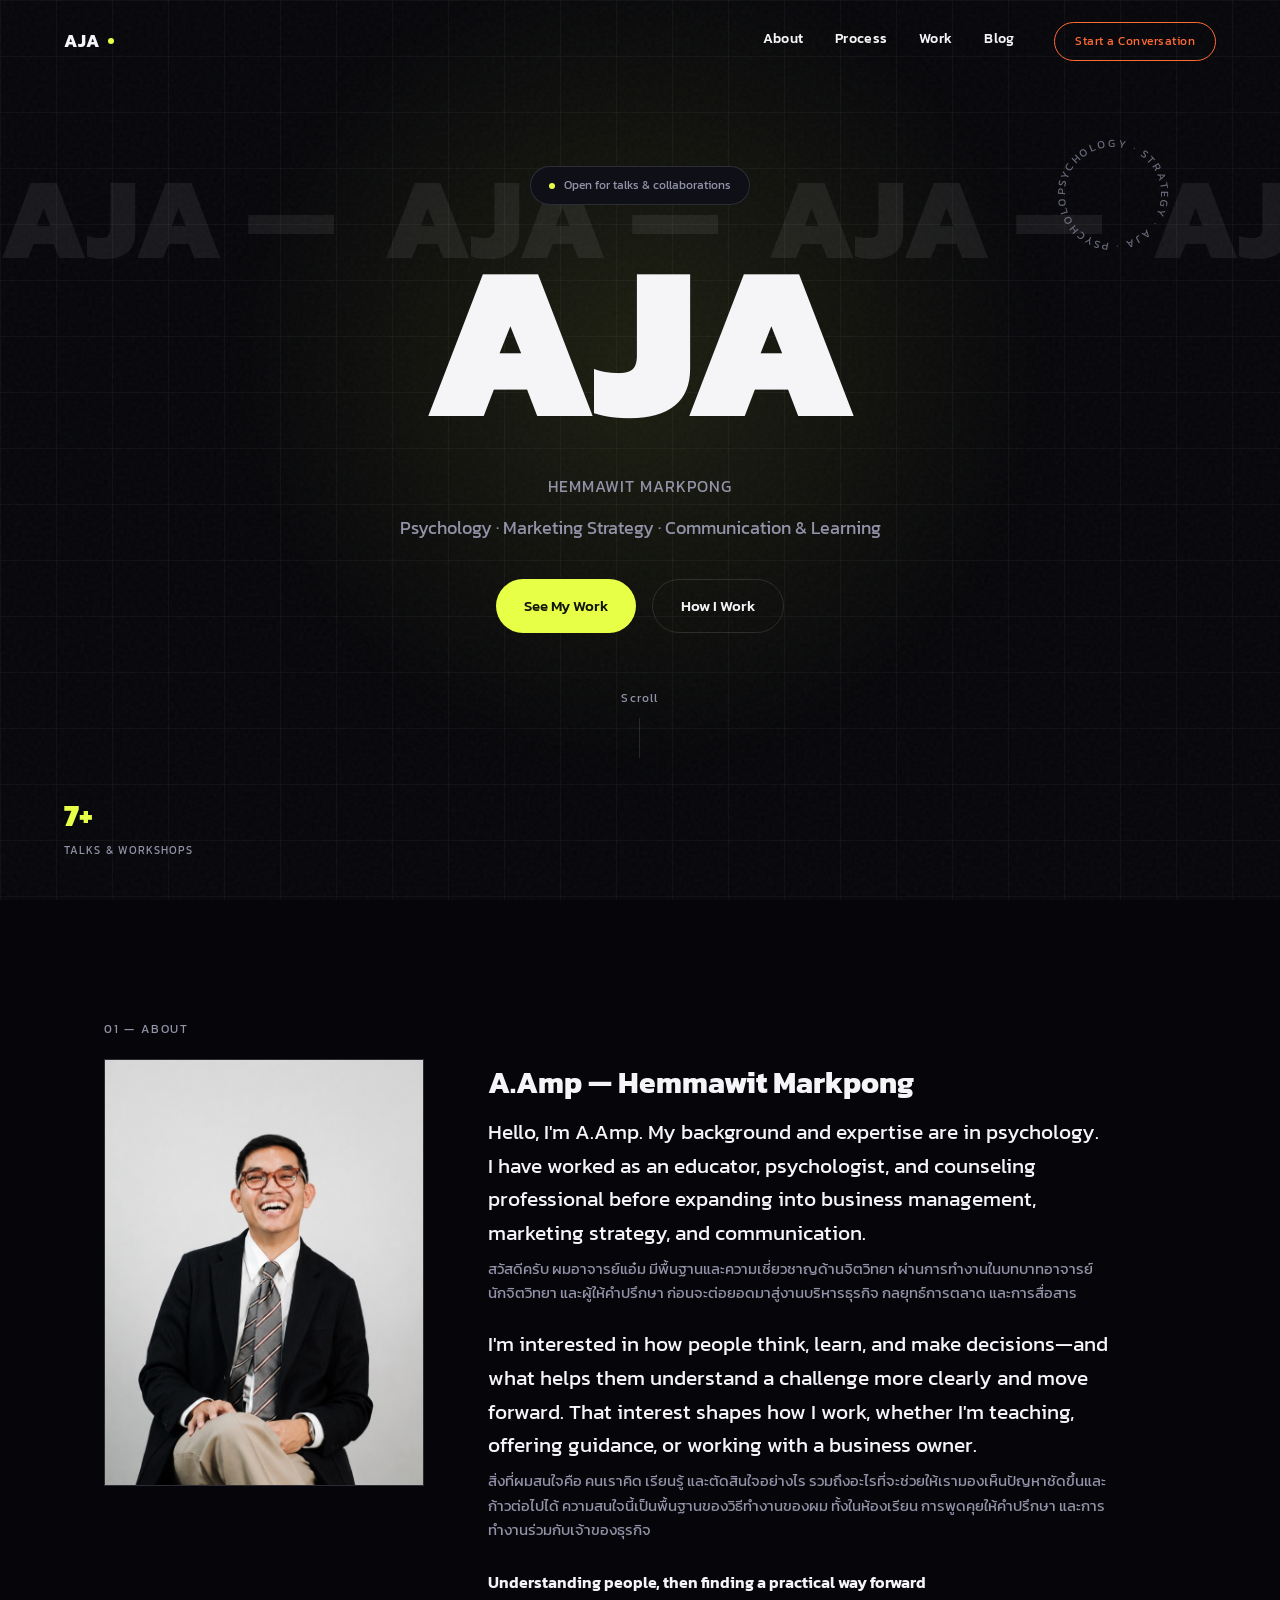
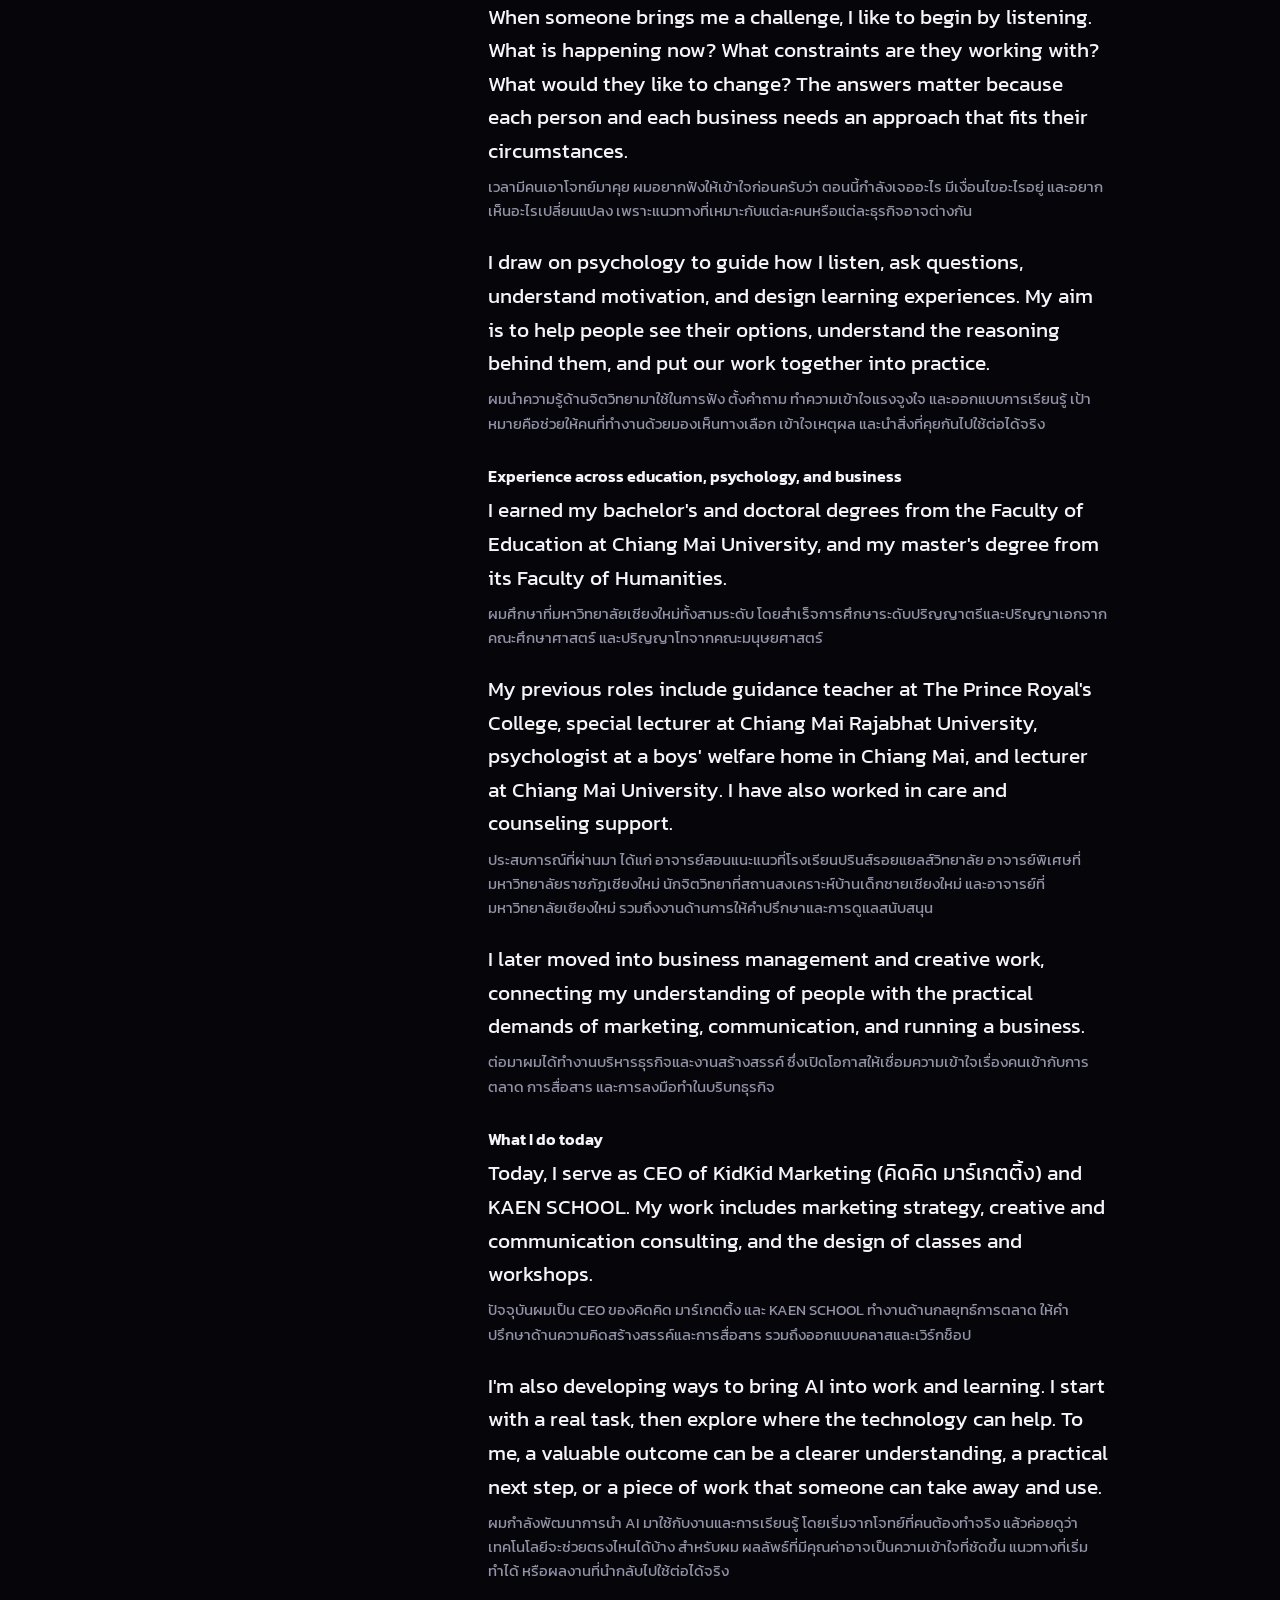
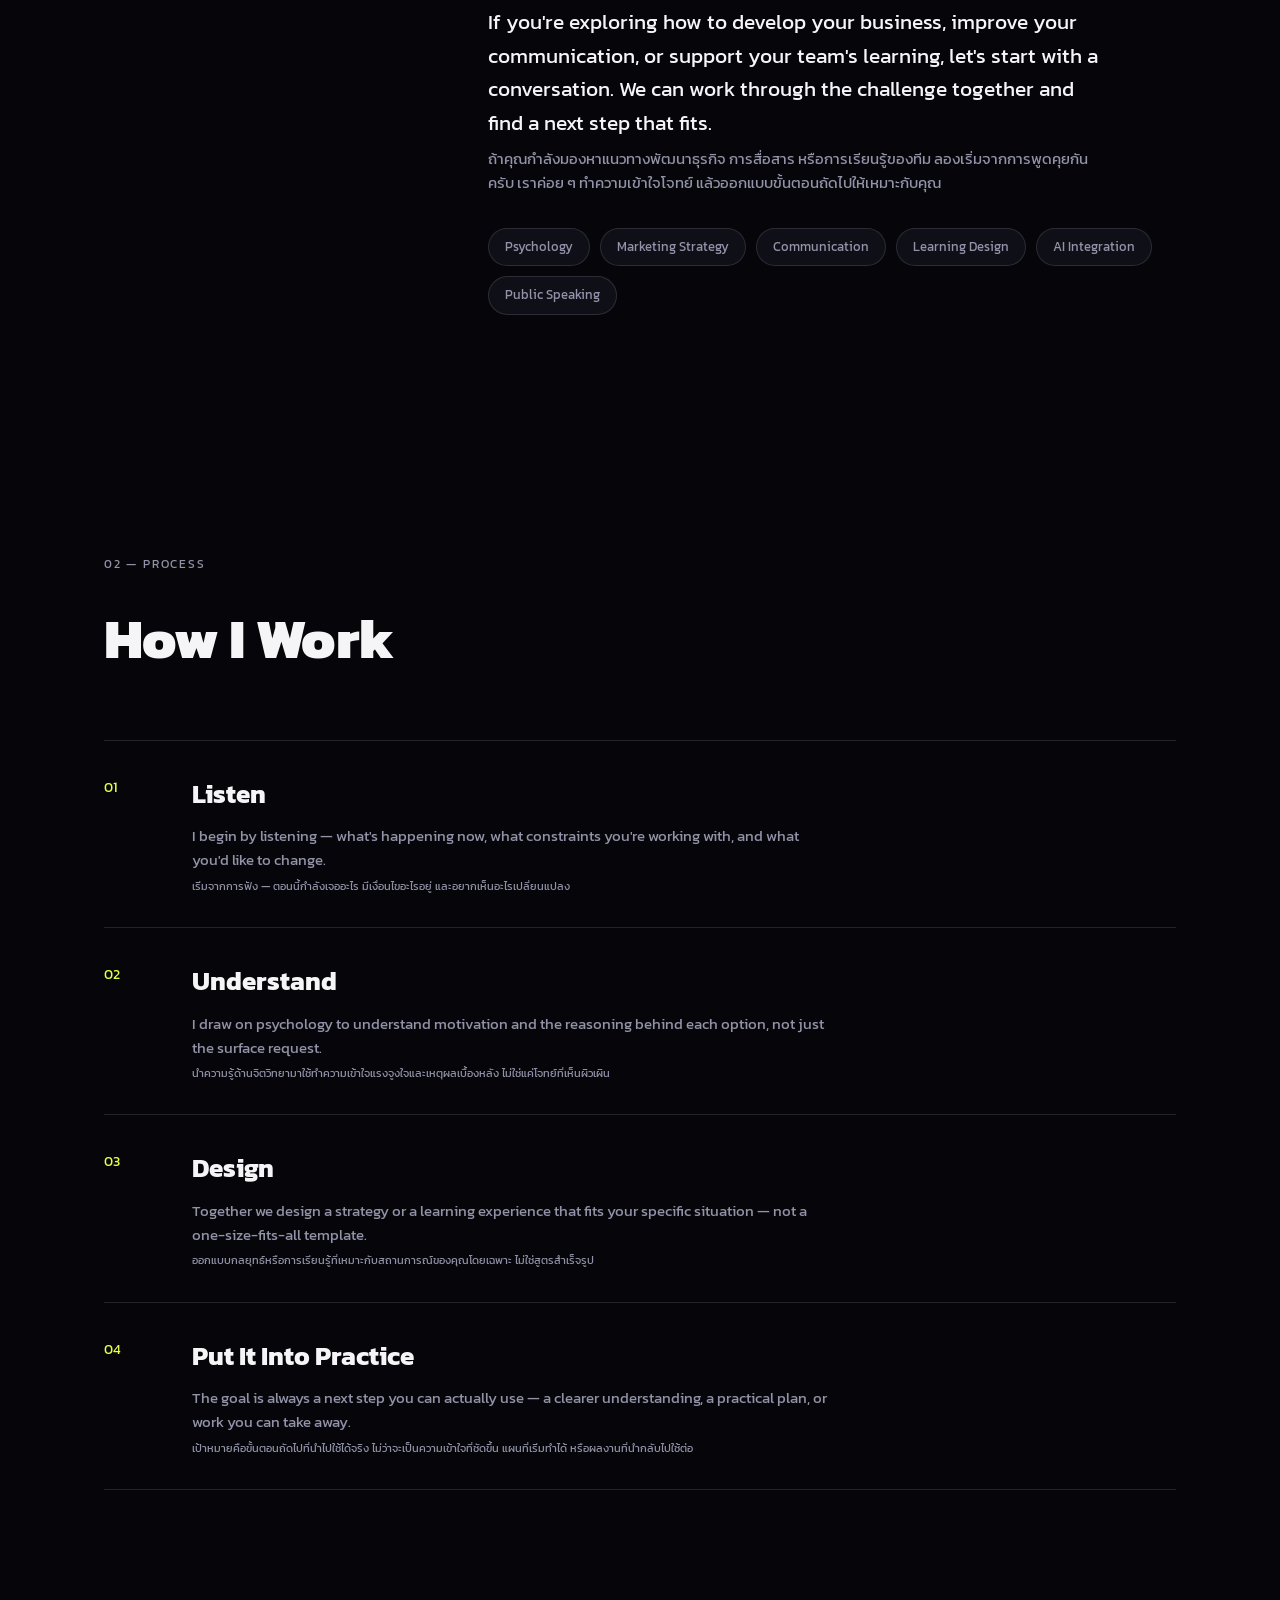
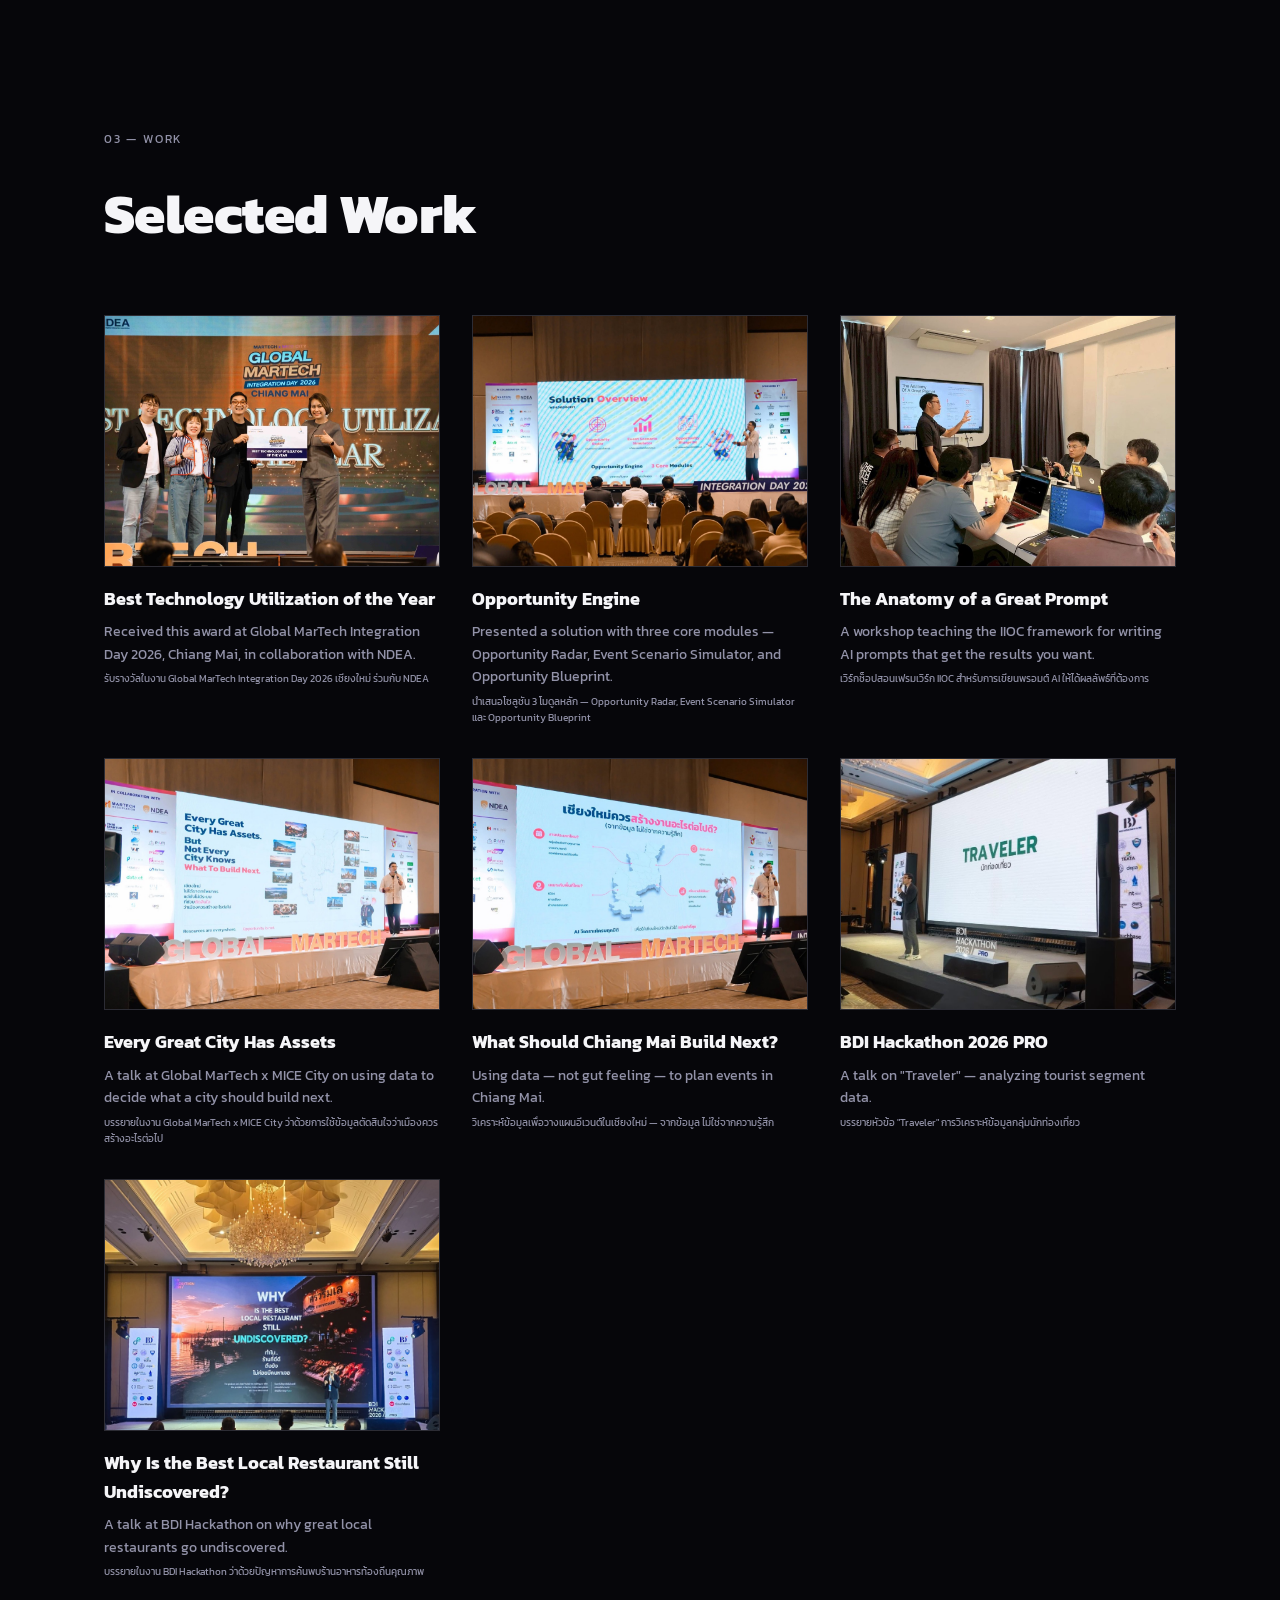
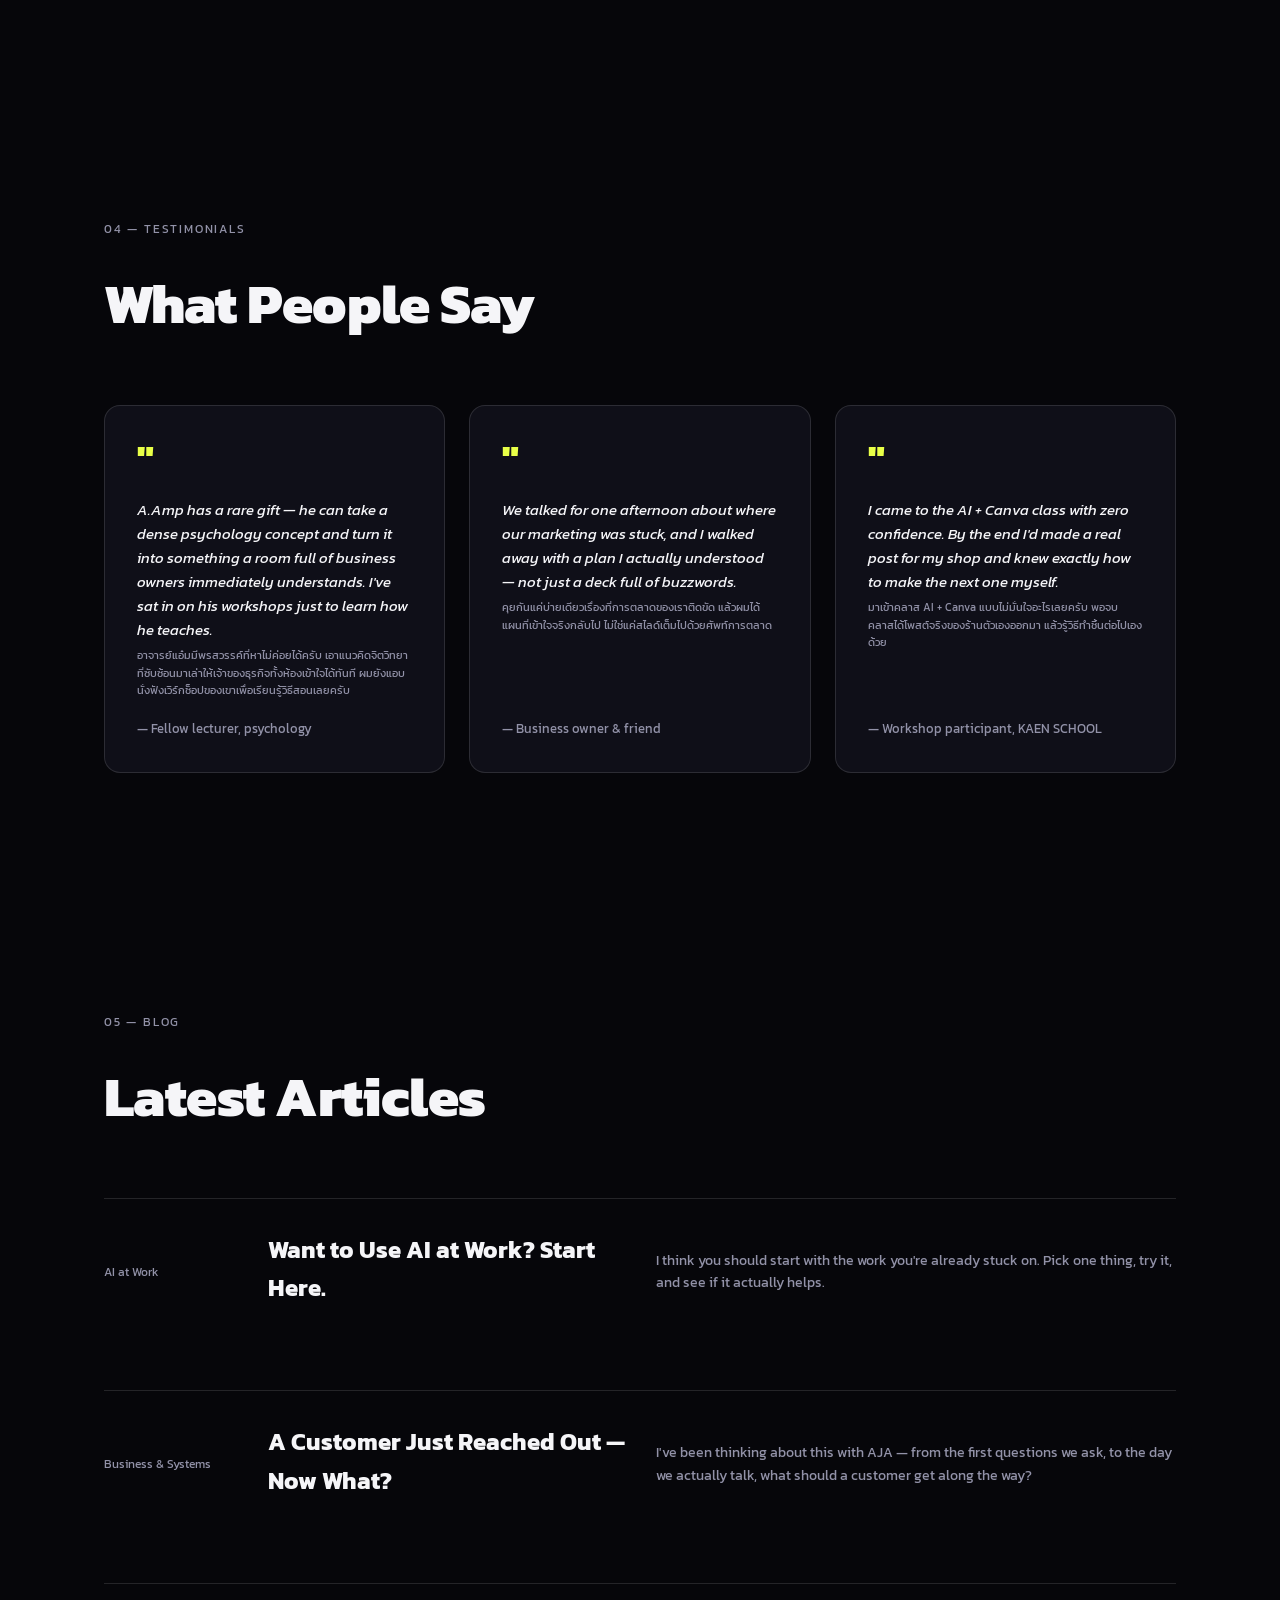
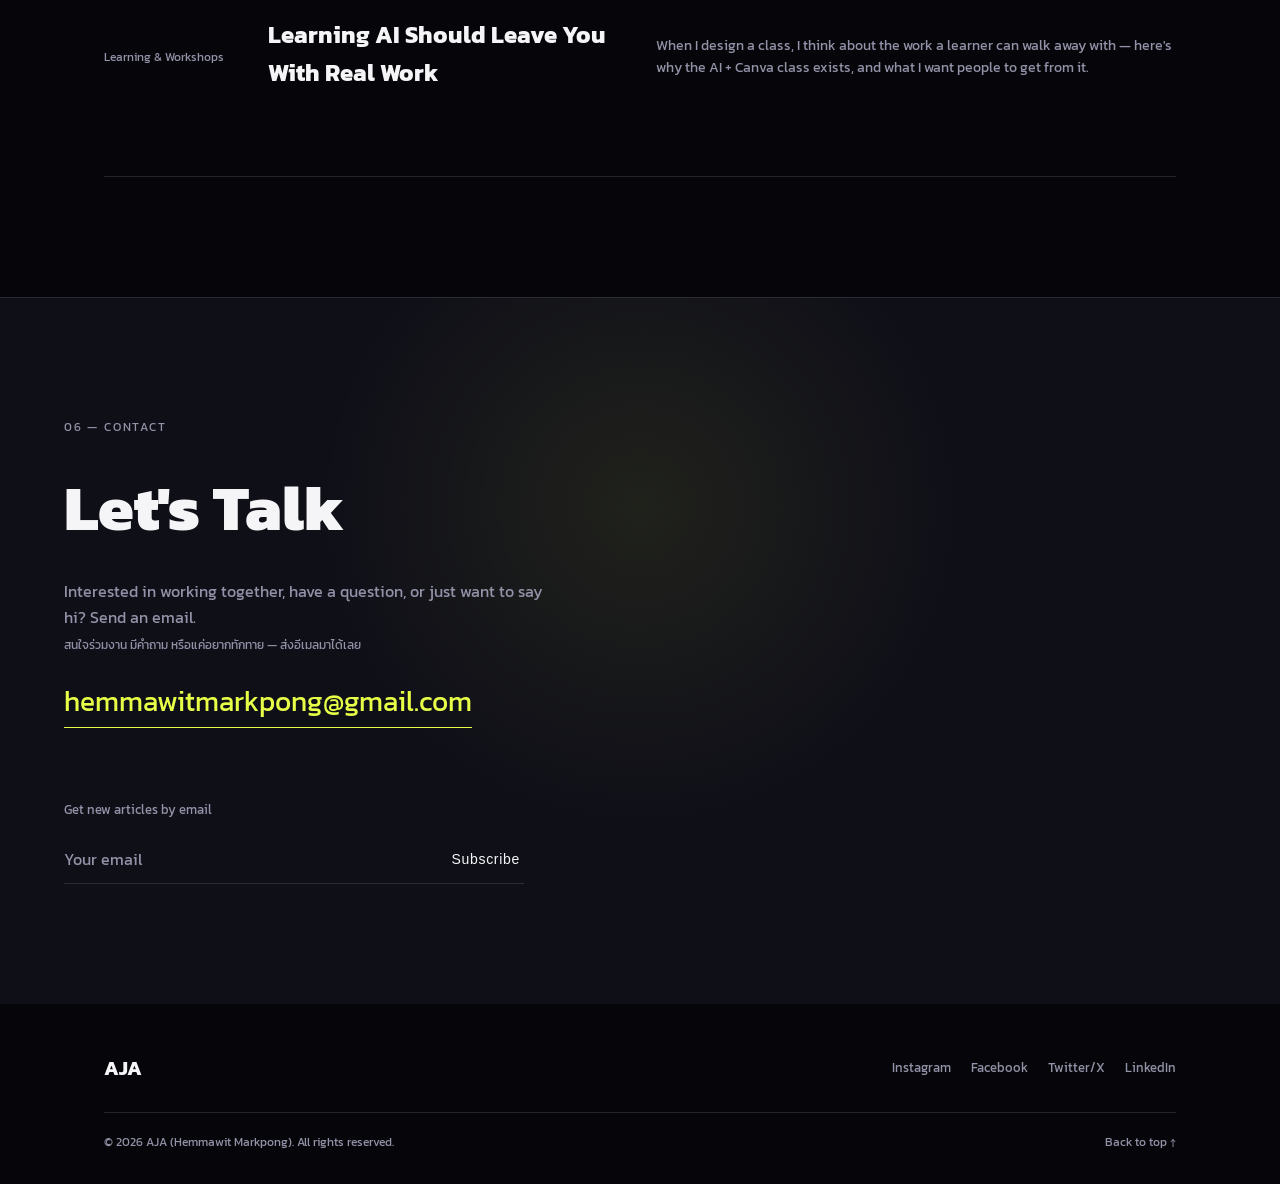
==== commit 2cedd9b5: "Update og:image and og:url to live GitHub Pages URL Co-Authored-By: Claude Sonnet 5 <noreply@anthrop" ====
--- a/index.html
+++ b/index.html
@@ -7,9 +7,10 @@
 <link rel="icon" href="data:image/svg+xml,%3Csvg xmlns='http://www.w3.org/2000/svg' viewBox='0 0 100 100'%3E%3Crect width='100' height='100' rx='20' fill='%2306060a'/%3E%3Ctext x='50' y='68' font-family='Arial,sans-serif' font-size='58' font-weight='900' fill='%23e8ff47' text-anchor='middle'%3EA%3C/text%3E%3C/svg%3E">
 <meta name="description" content="Personal website of AJA (Hemmawit Markpong) — psychology, marketing strategy, communication &amp; learning.">
 <meta property="og:type" content="website">
+<meta property="og:url" content="https://hemmawitmarkpong-ai.github.io/aja-website/">
 <meta property="og:title" content="AJA — Personal Website">
 <meta property="og:description" content="Psychology, marketing strategy, communication & learning.">
-<meta property="og:image" content="assets/profile/profile.jpg">
+<meta property="og:image" content="https://hemmawitmarkpong-ai.github.io/aja-website/assets/profile/profile.jpg">
 <meta name="twitter:card" content="summary">
 <link rel="preconnect" href="https://fonts.googleapis.com">
 <link rel="preconnect" href="https://fonts.gstatic.com" crossorigin>
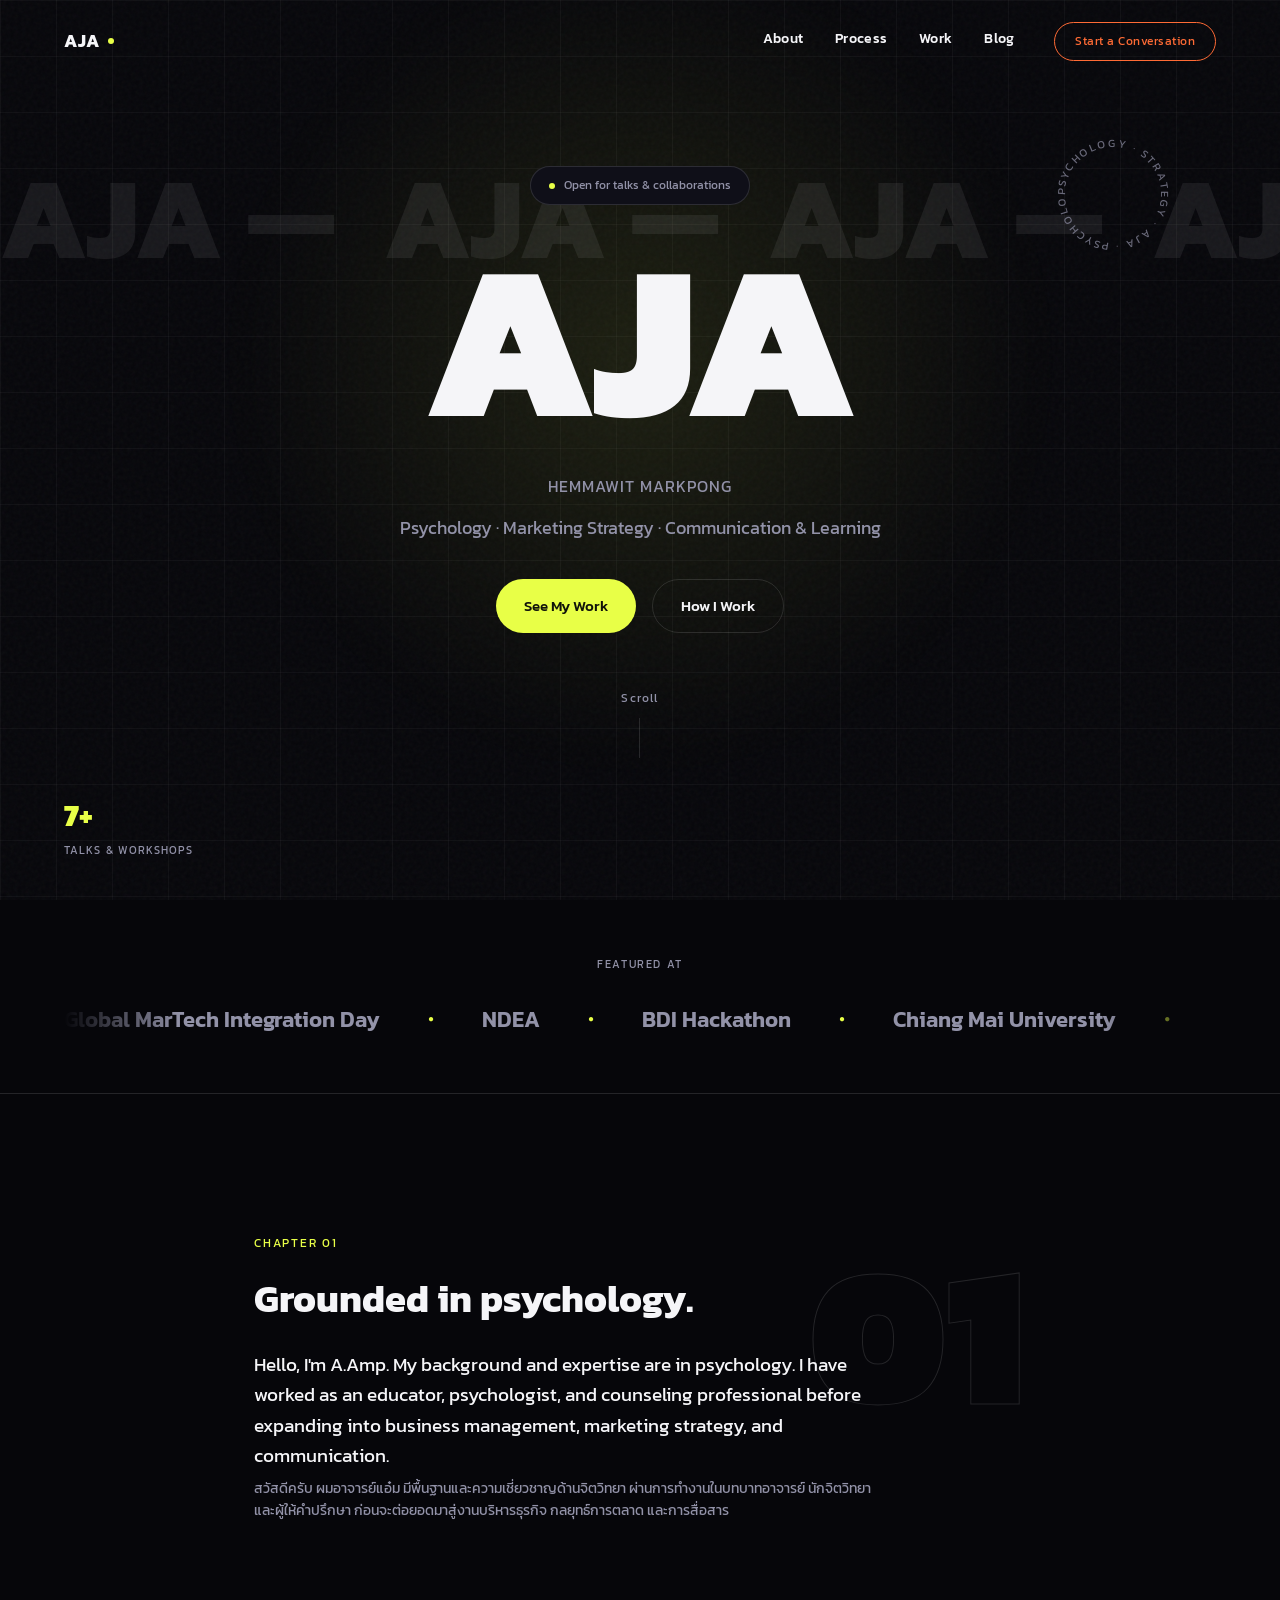
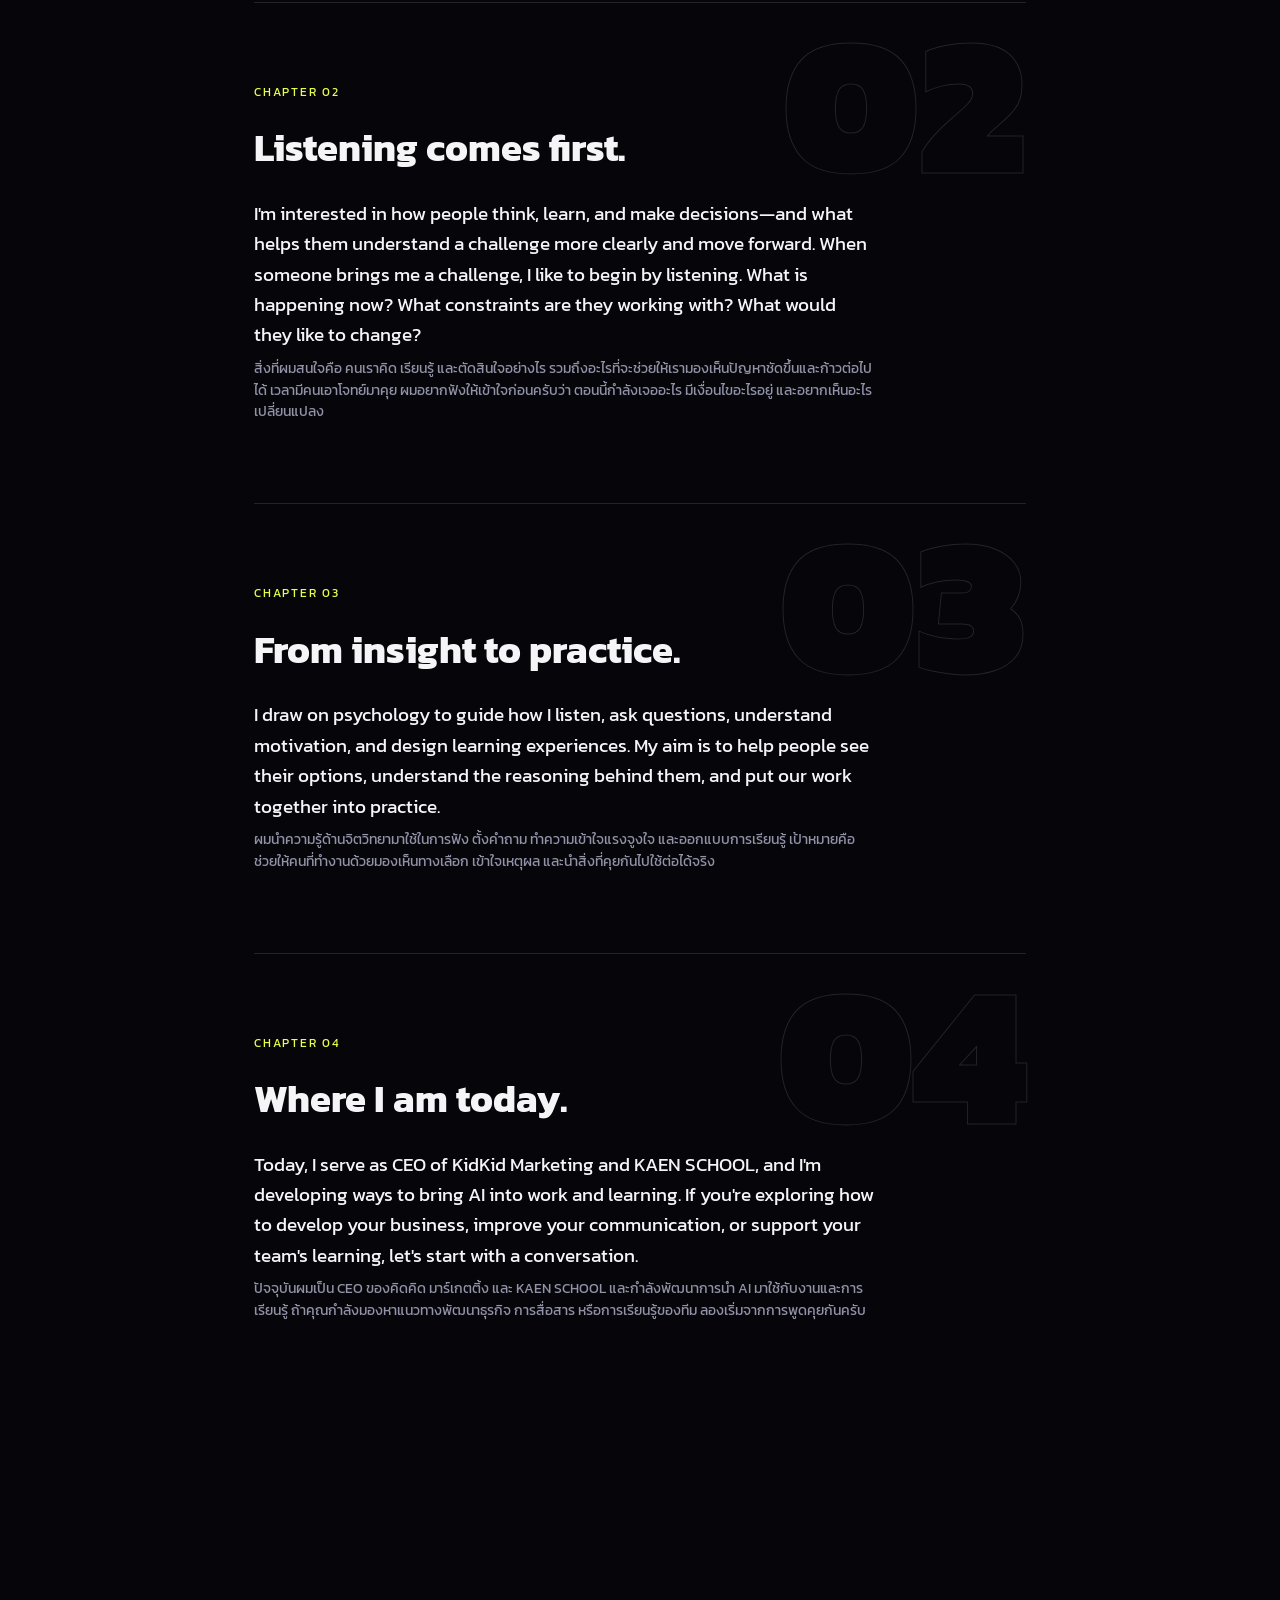
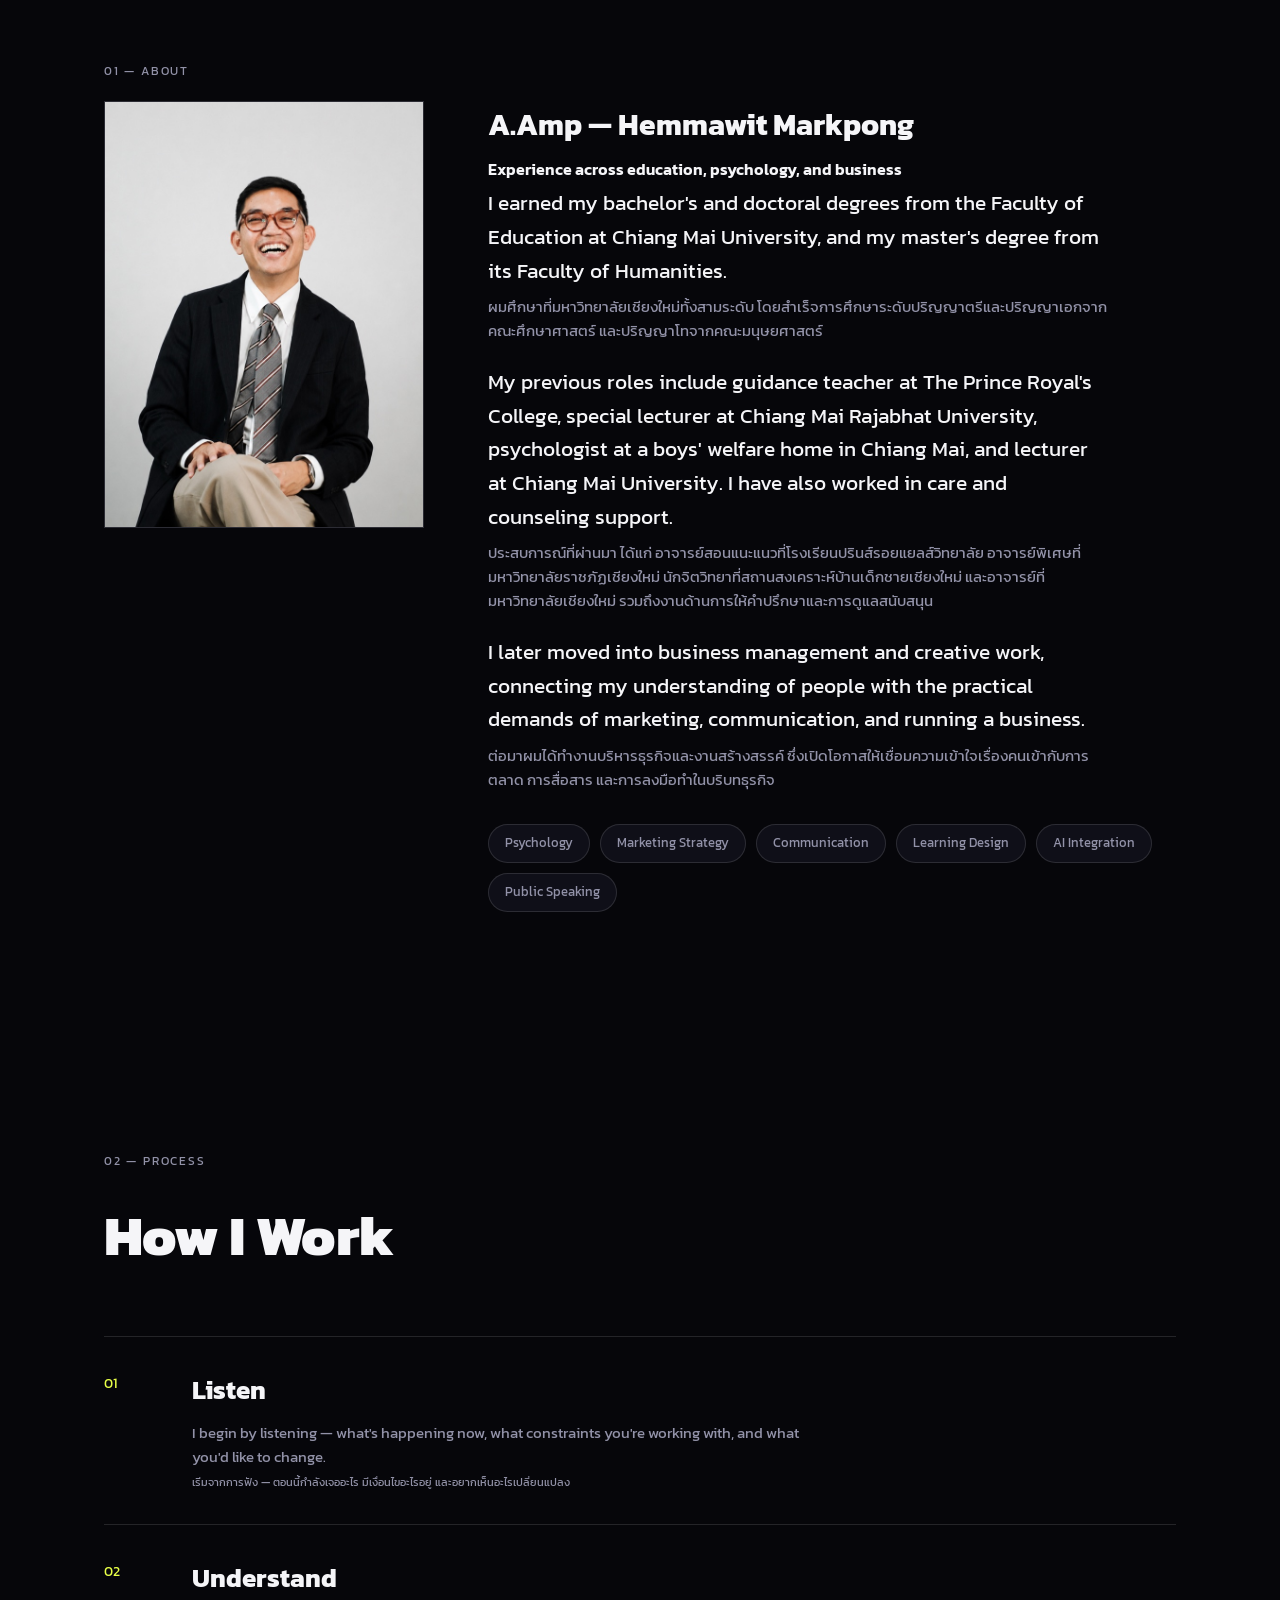
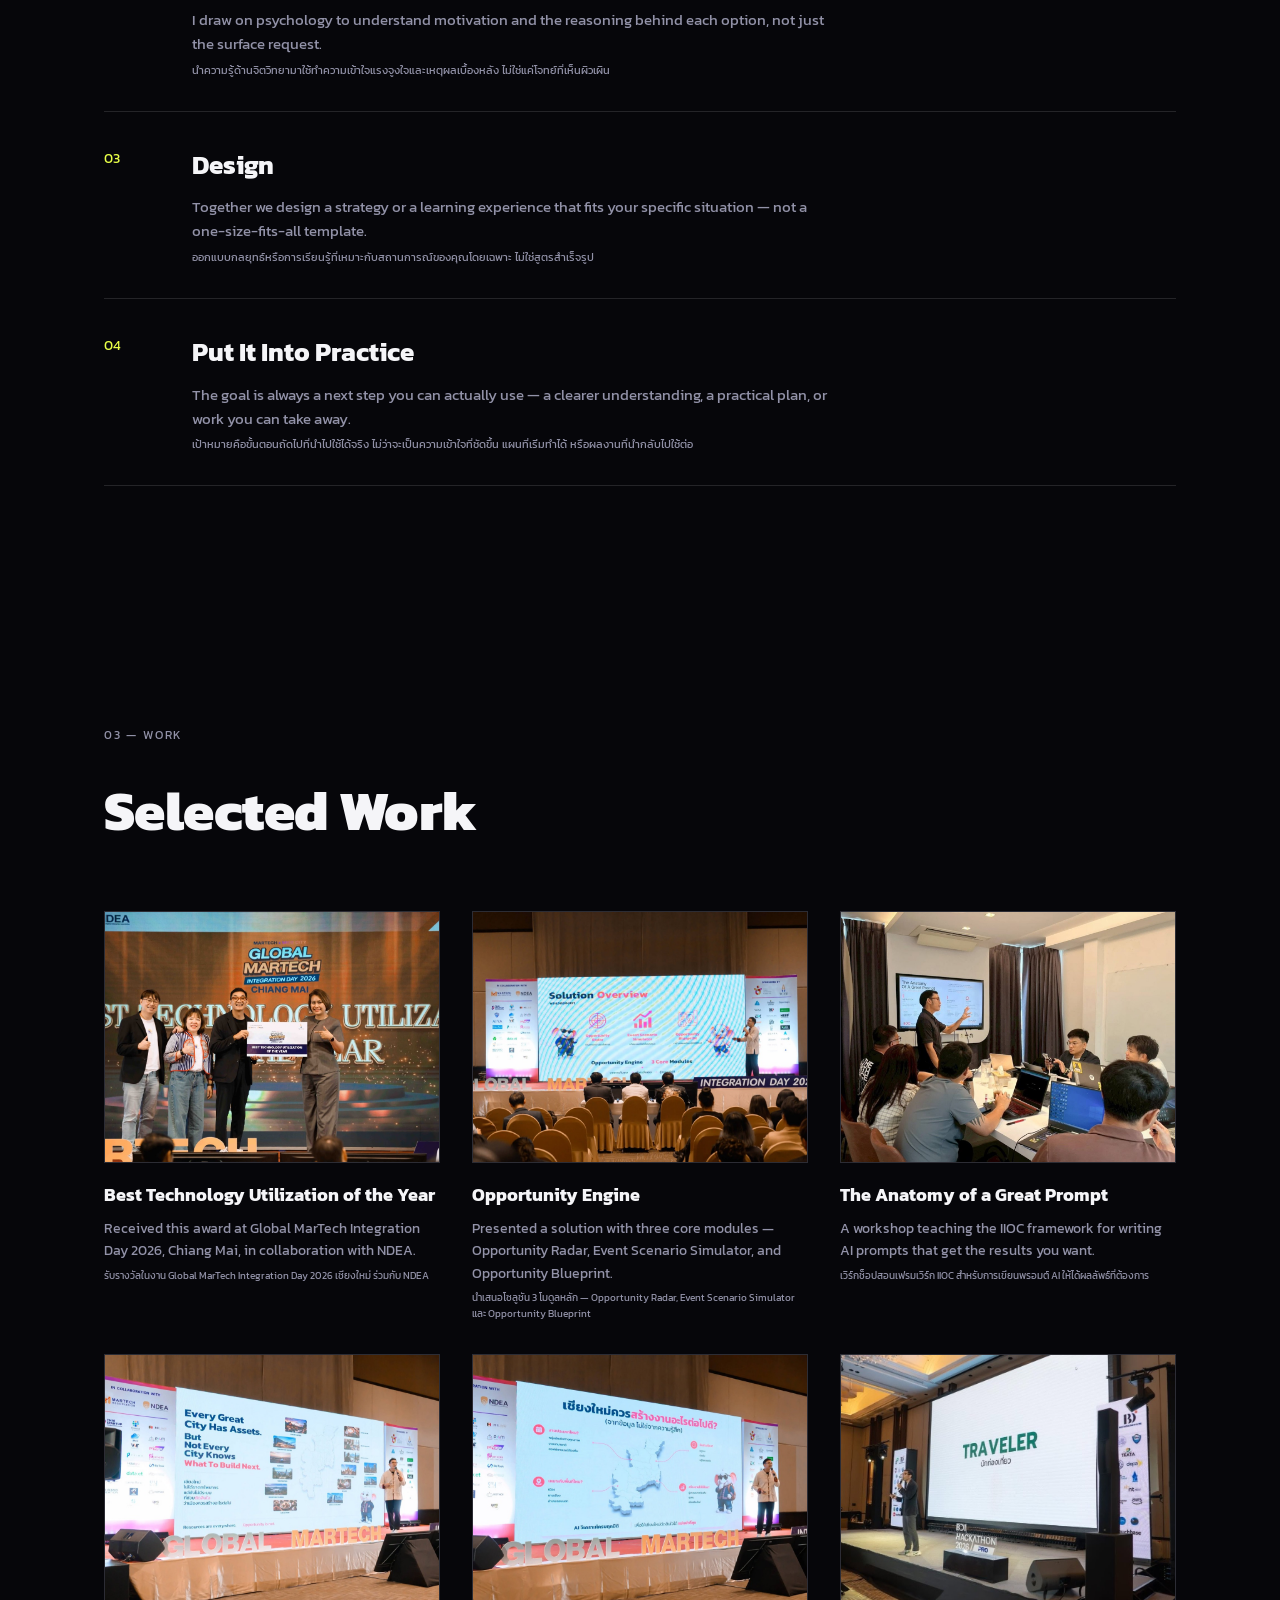
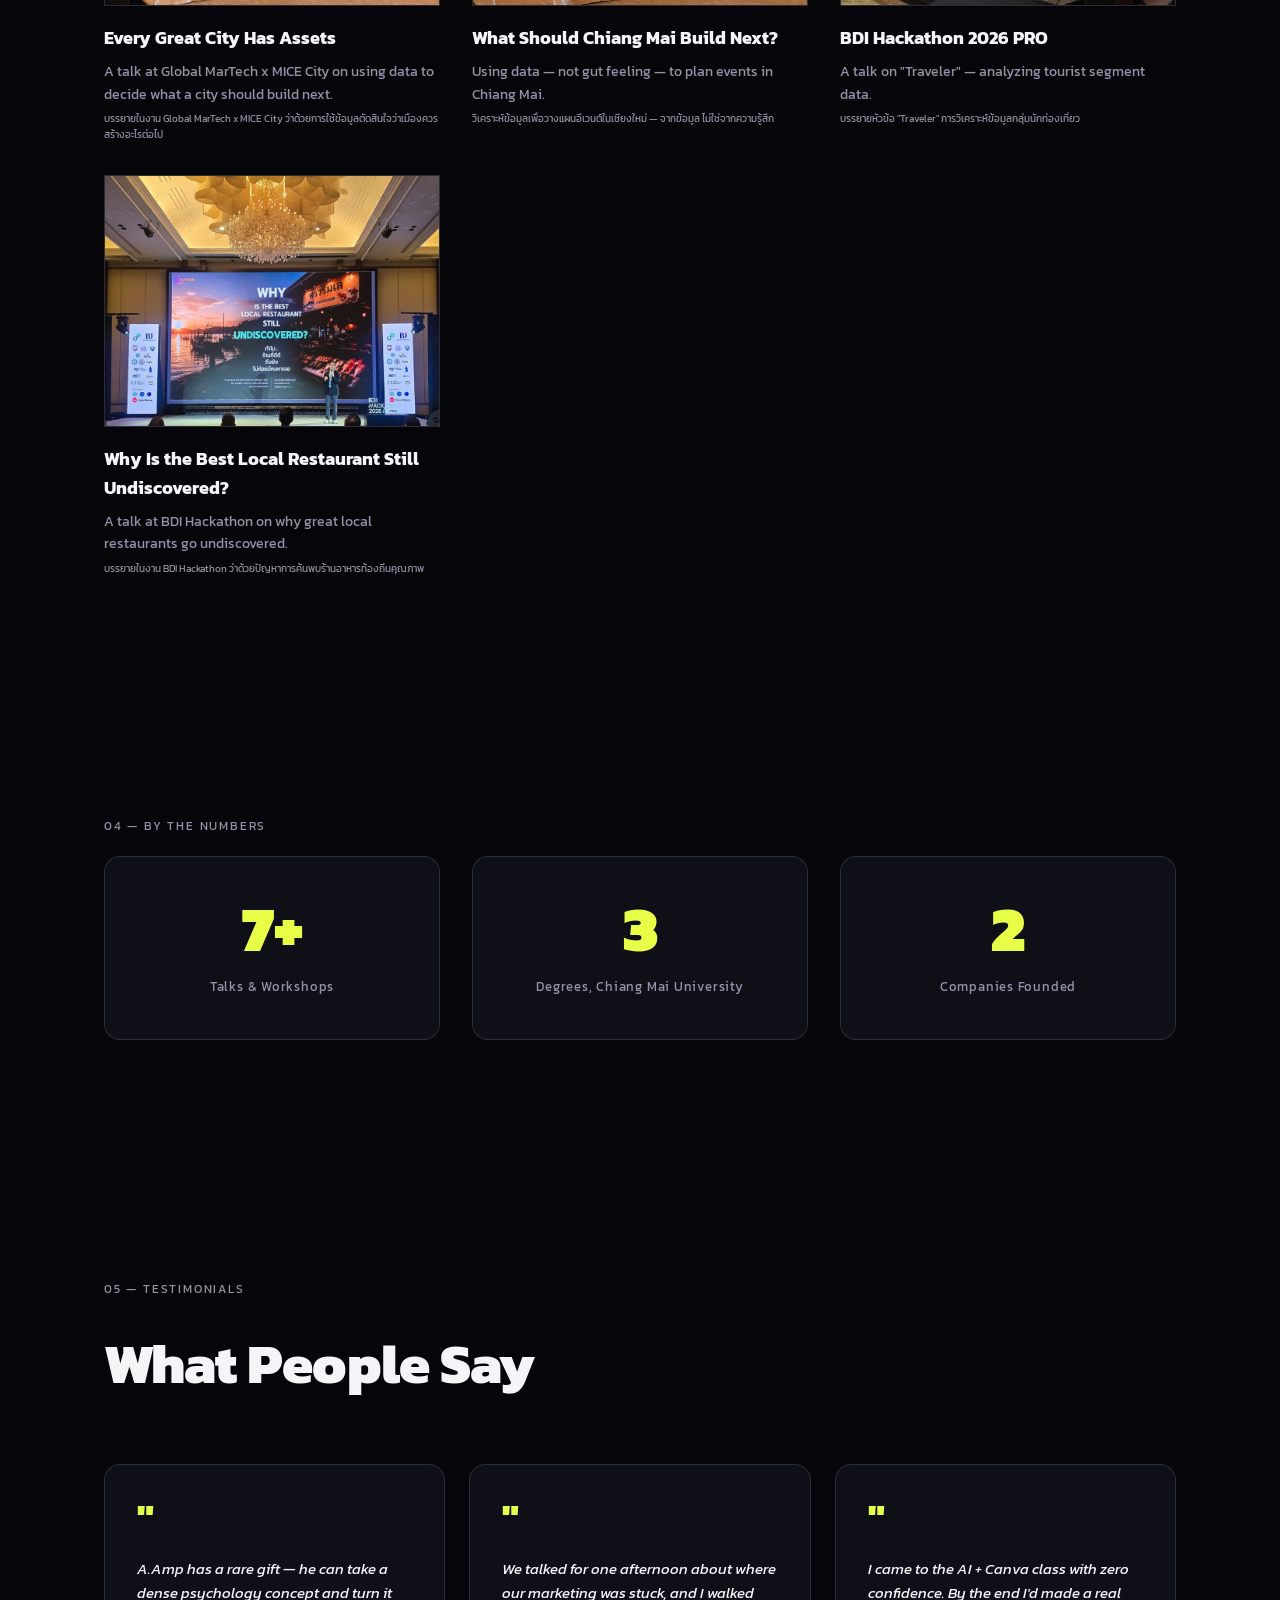
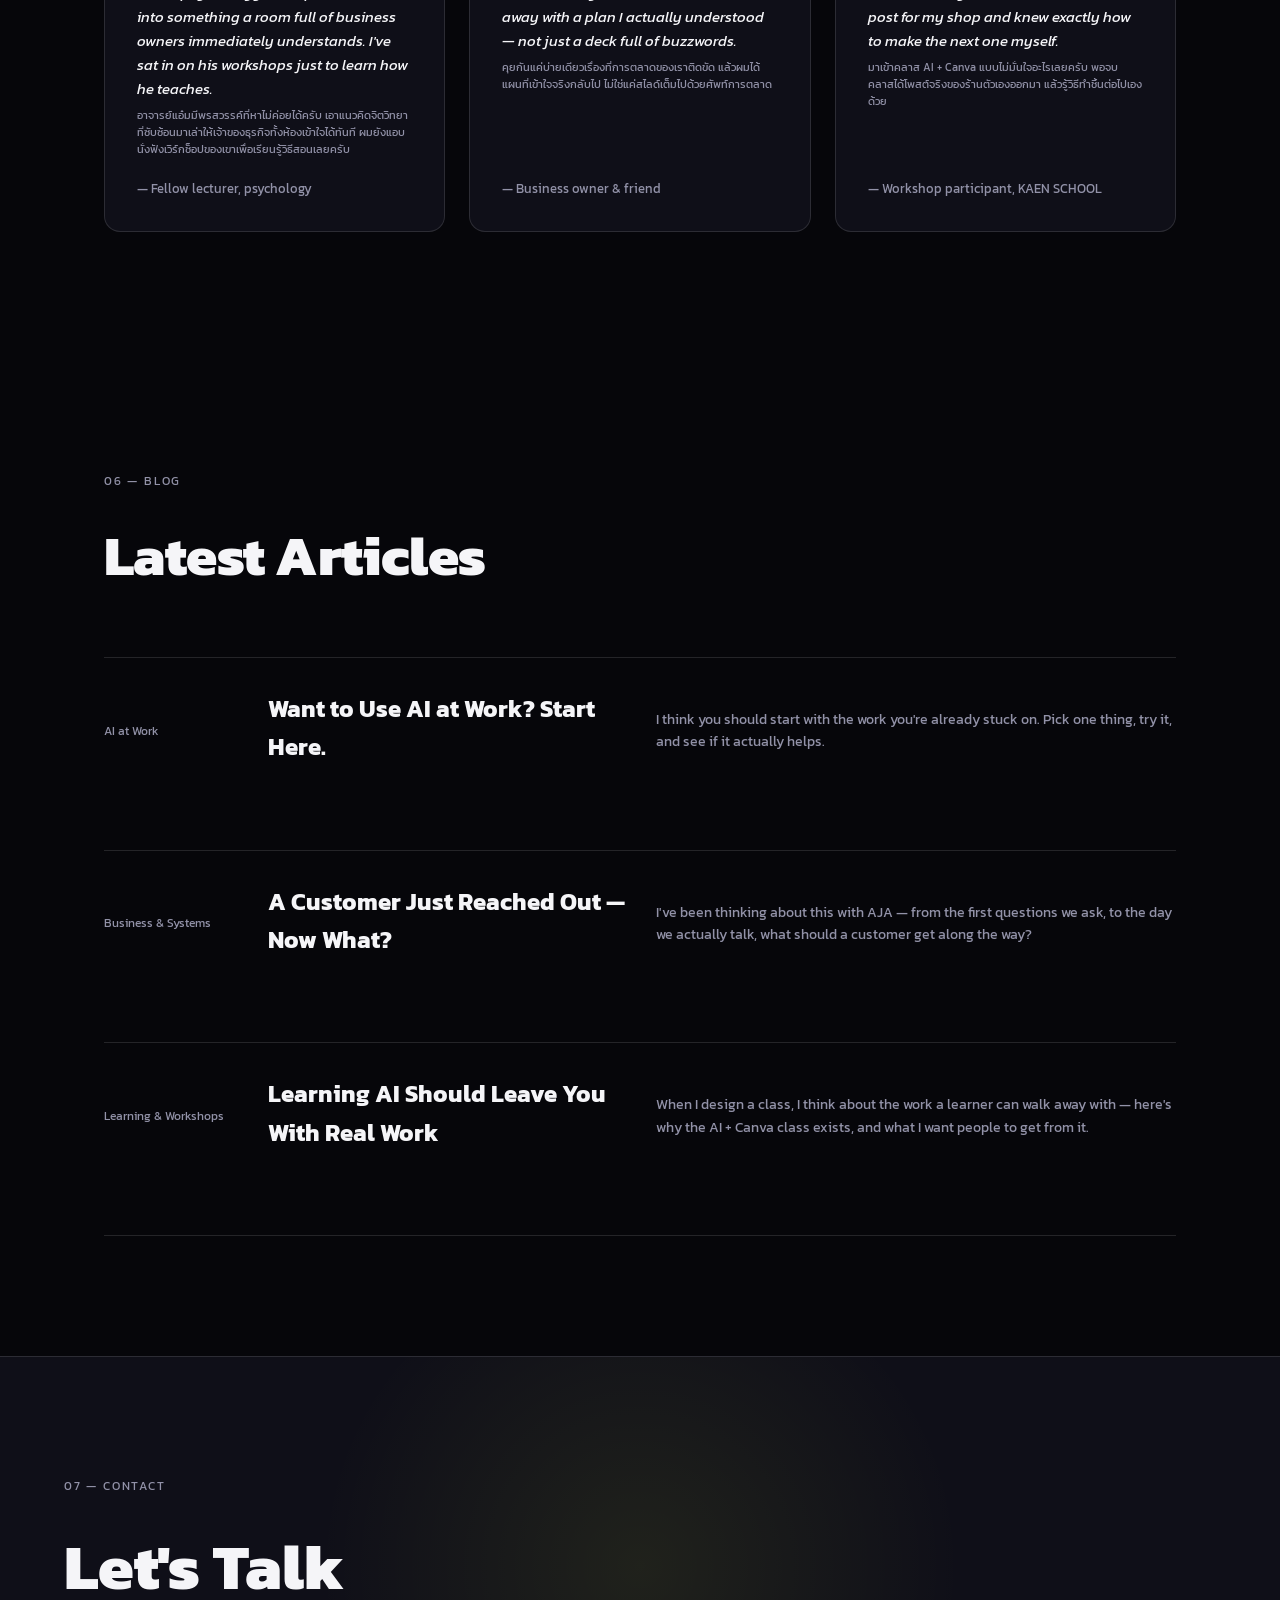
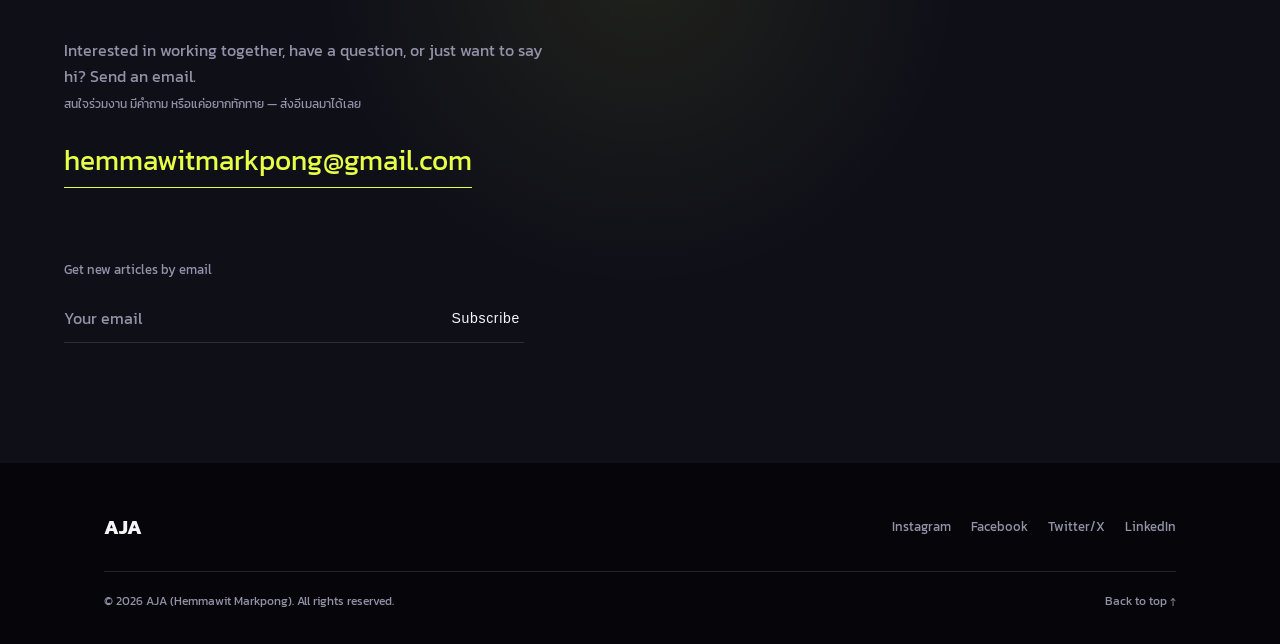
==== commit 078e3162: "Add story chapters, stats, logo cloud, and scroll progress bar Co-Authored-By: Claude Sonnet 5 <nore" ====
--- a/index.html
+++ b/index.html
@@ -19,6 +19,7 @@
 </head>
 <body>
 
+<div class="progress-bar" id="progressBar"></div>
 <div class="cursor-dot" id="cursorDot"></div>
 
 <header class="nav" id="nav">
@@ -94,6 +95,66 @@
     </div>
   </section>
 
+  <!-- LOGO CLOUD -->
+  <section class="logocloud">
+    <div class="logocloud__label reveal-fade">Featured At</div>
+    <div class="logocloud__track-wrap">
+      <div class="logocloud__track">
+        <span>Global MarTech Integration Day</span><span class="dot">●</span>
+        <span>NDEA</span><span class="dot">●</span>
+        <span>BDI Hackathon</span><span class="dot">●</span>
+        <span>Chiang Mai University</span><span class="dot">●</span>
+        <span>KAEN SCHOOL</span><span class="dot">●</span>
+        <span>KidKid Marketing</span><span class="dot">●</span>
+        <span>Global MarTech Integration Day</span><span class="dot">●</span>
+        <span>NDEA</span><span class="dot">●</span>
+        <span>BDI Hackathon</span><span class="dot">●</span>
+        <span>Chiang Mai University</span><span class="dot">●</span>
+        <span>KAEN SCHOOL</span><span class="dot">●</span>
+        <span>KidKid Marketing</span><span class="dot">●</span>
+      </div>
+    </div>
+  </section>
+
+  <!-- STORY -->
+  <section class="story">
+    <div class="story__chapter reveal-fade">
+      <span class="story__num">01</span>
+      <div class="story__label">Chapter 01</div>
+      <h2 class="story__title">Grounded in psychology.</h2>
+      <p>Hello, I'm A.Amp. My background and expertise are in psychology. I have worked as an educator, psychologist, and counseling professional before expanding into business management, marketing strategy, and communication.
+        <span class="th">สวัสดีครับ ผมอาจารย์แอ๋ม มีพื้นฐานและความเชี่ยวชาญด้านจิตวิทยา ผ่านการทำงานในบทบาทอาจารย์ นักจิตวิทยา และผู้ให้คำปรึกษา ก่อนจะต่อยอดมาสู่งานบริหารธุรกิจ กลยุทธ์การตลาด และการสื่อสาร</span>
+      </p>
+    </div>
+
+    <div class="story__chapter reveal-fade">
+      <span class="story__num">02</span>
+      <div class="story__label">Chapter 02</div>
+      <h2 class="story__title">Listening comes first.</h2>
+      <p>I'm interested in how people think, learn, and make decisions—and what helps them understand a challenge more clearly and move forward. When someone brings me a challenge, I like to begin by listening. What is happening now? What constraints are they working with? What would they like to change?
+        <span class="th">สิ่งที่ผมสนใจคือ คนเราคิด เรียนรู้ และตัดสินใจอย่างไร รวมถึงอะไรที่จะช่วยให้เรามองเห็นปัญหาชัดขึ้นและก้าวต่อไปได้ เวลามีคนเอาโจทย์มาคุย ผมอยากฟังให้เข้าใจก่อนครับว่า ตอนนี้กำลังเจออะไร มีเงื่อนไขอะไรอยู่ และอยากเห็นอะไรเปลี่ยนแปลง</span>
+      </p>
+    </div>
+
+    <div class="story__chapter reveal-fade">
+      <span class="story__num">03</span>
+      <div class="story__label">Chapter 03</div>
+      <h2 class="story__title">From insight to practice.</h2>
+      <p>I draw on psychology to guide how I listen, ask questions, understand motivation, and design learning experiences. My aim is to help people see their options, understand the reasoning behind them, and put our work together into practice.
+        <span class="th">ผมนำความรู้ด้านจิตวิทยามาใช้ในการฟัง ตั้งคำถาม ทำความเข้าใจแรงจูงใจ และออกแบบการเรียนรู้ เป้าหมายคือช่วยให้คนที่ทำงานด้วยมองเห็นทางเลือก เข้าใจเหตุผล และนำสิ่งที่คุยกันไปใช้ต่อได้จริง</span>
+      </p>
+    </div>
+
+    <div class="story__chapter reveal-fade">
+      <span class="story__num">04</span>
+      <div class="story__label">Chapter 04</div>
+      <h2 class="story__title">Where I am today.</h2>
+      <p>Today, I serve as CEO of KidKid Marketing and KAEN SCHOOL, and I'm developing ways to bring AI into work and learning. If you're exploring how to develop your business, improve your communication, or support your team's learning, let's start with a conversation.
+        <span class="th">ปัจจุบันผมเป็น CEO ของคิดคิด มาร์เกตติ้ง และ KAEN SCHOOL และกำลังพัฒนาการนำ AI มาใช้กับงานและการเรียนรู้ ถ้าคุณกำลังมองหาแนวทางพัฒนาธุรกิจ การสื่อสาร หรือการเรียนรู้ของทีม ลองเริ่มจากการพูดคุยกันครับ</span>
+      </p>
+    </div>
+  </section>
+
   <!-- ABOUT -->
   <section id="about" class="about section">
     <div class="section__label reveal-fade">01 &mdash; About</div>
@@ -106,31 +167,7 @@
           A.Amp — Hemmawit Markpong
         </h3>
 
-        <p class="reveal-fade">
-          Hello, I'm A.Amp. My background and expertise are in psychology. I have worked as an educator, psychologist, and counseling professional before expanding into business management, marketing strategy, and communication.
-          <span class="th">สวัสดีครับ ผมอาจารย์แอ๋ม มีพื้นฐานและความเชี่ยวชาญด้านจิตวิทยา ผ่านการทำงานในบทบาทอาจารย์ นักจิตวิทยา และผู้ให้คำปรึกษา ก่อนจะต่อยอดมาสู่งานบริหารธุรกิจ กลยุทธ์การตลาด และการสื่อสาร</span>
-        </p>
-
-        <p class="reveal-fade">
-          I'm interested in how people think, learn, and make decisions—and what helps them understand a challenge more clearly and move forward. That interest shapes how I work, whether I'm teaching, offering guidance, or working with a business owner.
-          <span class="th">สิ่งที่ผมสนใจคือ คนเราคิด เรียนรู้ และตัดสินใจอย่างไร รวมถึงอะไรที่จะช่วยให้เรามองเห็นปัญหาชัดขึ้นและก้าวต่อไปได้ ความสนใจนี้เป็นพื้นฐานของวิธีทำงานของผม ทั้งในห้องเรียน การพูดคุยให้คำปรึกษา และการทำงานร่วมกับเจ้าของธุรกิจ</span>
-        </p>
-
-        <h4 style="font-size:16px; font-weight:600; margin:28px 0 4px;">
-          Understanding people, then finding a practical way forward
-        </h4>
-
-        <p class="reveal-fade">
-          When someone brings me a challenge, I like to begin by listening. What is happening now? What constraints are they working with? What would they like to change? The answers matter because each person and each business needs an approach that fits their circumstances.
-          <span class="th">เวลามีคนเอาโจทย์มาคุย ผมอยากฟังให้เข้าใจก่อนครับว่า ตอนนี้กำลังเจออะไร มีเงื่อนไขอะไรอยู่ และอยากเห็นอะไรเปลี่ยนแปลง เพราะแนวทางที่เหมาะกับแต่ละคนหรือแต่ละธุรกิจอาจต่างกัน</span>
-        </p>
-
-        <p class="reveal-fade">
-          I draw on psychology to guide how I listen, ask questions, understand motivation, and design learning experiences. My aim is to help people see their options, understand the reasoning behind them, and put our work together into practice.
-          <span class="th">ผมนำความรู้ด้านจิตวิทยามาใช้ในการฟัง ตั้งคำถาม ทำความเข้าใจแรงจูงใจ และออกแบบการเรียนรู้ เป้าหมายคือช่วยให้คนที่ทำงานด้วยมองเห็นทางเลือก เข้าใจเหตุผล และนำสิ่งที่คุยกันไปใช้ต่อได้จริง</span>
-        </p>
-
-        <h4 style="font-size:16px; font-weight:600; margin:28px 0 4px;">
+        <h4 style="font-size:16px; font-weight:600; margin:8px 0 4px;">
           Experience across education, psychology, and business
         </h4>
 
@@ -147,25 +184,6 @@
         <p class="reveal-fade">
           I later moved into business management and creative work, connecting my understanding of people with the practical demands of marketing, communication, and running a business.
           <span class="th">ต่อมาผมได้ทำงานบริหารธุรกิจและงานสร้างสรรค์ ซึ่งเปิดโอกาสให้เชื่อมความเข้าใจเรื่องคนเข้ากับการตลาด การสื่อสาร และการลงมือทำในบริบทธุรกิจ</span>
-        </p>
-
-        <h4 style="font-size:16px; font-weight:600; margin:28px 0 4px;">
-          What I do today
-        </h4>
-
-        <p class="reveal-fade">
-          Today, I serve as CEO of KidKid Marketing (คิดคิด มาร์เกตติ้ง) and KAEN SCHOOL. My work includes marketing strategy, creative and communication consulting, and the design of classes and workshops.
-          <span class="th">ปัจจุบันผมเป็น CEO ของคิดคิด มาร์เกตติ้ง และ KAEN SCHOOL ทำงานด้านกลยุทธ์การตลาด ให้คำปรึกษาด้านความคิดสร้างสรรค์และการสื่อสาร รวมถึงออกแบบคลาสและเวิร์กช็อป</span>
-        </p>
-
-        <p class="reveal-fade">
-          I'm also developing ways to bring AI into work and learning. I start with a real task, then explore where the technology can help. To me, a valuable outcome can be a clearer understanding, a practical next step, or a piece of work that someone can take away and use.
-          <span class="th">ผมกำลังพัฒนาการนำ AI มาใช้กับงานและการเรียนรู้ โดยเริ่มจากโจทย์ที่คนต้องทำจริง แล้วค่อยดูว่าเทคโนโลยีจะช่วยตรงไหนได้บ้าง สำหรับผม ผลลัพธ์ที่มีคุณค่าอาจเป็นความเข้าใจที่ชัดขึ้น แนวทางที่เริ่มทำได้ หรือผลงานที่นำกลับไปใช้ต่อได้จริง</span>
-        </p>
-
-        <p class="reveal-fade">
-          If you're exploring how to develop your business, improve your communication, or support your team's learning, let's start with a conversation. We can work through the challenge together and find a next step that fits.
-          <span class="th">ถ้าคุณกำลังมองหาแนวทางพัฒนาธุรกิจ การสื่อสาร หรือการเรียนรู้ของทีม ลองเริ่มจากการพูดคุยกันครับ เราค่อย ๆ ทำความเข้าใจโจทย์ แล้วออกแบบขั้นตอนถัดไปให้เหมาะกับคุณ</span>
         </p>
 
         <ul class="about__tags reveal-fade">
@@ -283,9 +301,28 @@
     </div>
   </section>
 
+  <!-- STATS -->
+  <section class="section">
+    <div class="section__label reveal-fade">04 &mdash; By the Numbers</div>
+    <div class="stats__grid">
+      <div class="stat reveal-fade">
+        <strong>7+</strong>
+        <span>Talks &amp; Workshops</span>
+      </div>
+      <div class="stat reveal-fade">
+        <strong>3</strong>
+        <span>Degrees, Chiang Mai University</span>
+      </div>
+      <div class="stat reveal-fade">
+        <strong>2</strong>
+        <span>Companies Founded</span>
+      </div>
+    </div>
+  </section>
+
   <!-- TESTIMONIALS -->
   <section id="testimonials" class="section">
-    <div class="section__label reveal-fade">04 &mdash; Testimonials</div>
+    <div class="section__label reveal-fade">05 &mdash; Testimonials</div>
     <h2 class="section__title reveal-fade">What People Say</h2>
 
     <div class="testimonials__grid">
@@ -315,7 +352,7 @@
 
   <!-- BLOG -->
   <section id="blog" class="blog section">
-    <div class="section__label reveal-fade">05 &mdash; Blog</div>
+    <div class="section__label reveal-fade">06 &mdash; Blog</div>
     <h2 class="section__title reveal-fade">Latest Articles</h2>
 
     <div class="blog__list">
@@ -343,7 +380,7 @@
   <!-- NEWSLETTER / CONTACT -->
   <section id="contact" class="contact section">
     <div class="contact__inner">
-      <div class="section__label reveal-fade">06 &mdash; Contact</div>
+      <div class="section__label reveal-fade">07 &mdash; Contact</div>
       <h2 class="contact__title reveal-fade">Let's Talk</h2>
       <p class="contact__text reveal-fade">
         Interested in working together, have a question, or just want to say hi? Send an email.
--- a/css/style.css
+++ b/css/style.css
@@ -37,6 +37,17 @@
 img { max-width: 100%; display: block; }
 
 ::selection { background: var(--signal); color: var(--bg); }
+
+/* scroll progress bar */
+.progress-bar {
+  position: fixed;
+  top: 0; left: 0;
+  height: 3px;
+  width: 0%;
+  background: var(--signal);
+  z-index: 200;
+  transition: width .1s ease-out;
+}
 
 /* custom cursor dot (desktop only, decorative) */
 .cursor-dot {
@@ -477,6 +488,132 @@
 .btn--outline:hover { border-color: var(--fg); background: rgba(255,255,255,.05); }
 
 /* ==========================================================================
+   Logo cloud
+   ========================================================================== */
+.logocloud {
+  padding: 56px var(--pad);
+  border-bottom: 1px solid var(--line);
+}
+.logocloud__label {
+  text-align: center;
+  font-family: var(--font-mono);
+  font-size: 11px;
+  letter-spacing: .15em;
+  text-transform: uppercase;
+  color: var(--muted);
+  margin-bottom: 28px;
+}
+.logocloud__track-wrap {
+  overflow: hidden;
+  mask-image: linear-gradient(90deg, transparent, #000 10%, #000 90%, transparent);
+  -webkit-mask-image: linear-gradient(90deg, transparent, #000 10%, #000 90%, transparent);
+}
+.logocloud__track {
+  display: inline-flex;
+  align-items: center;
+  gap: 48px;
+  white-space: nowrap;
+  animation: marquee 28s linear infinite;
+  font-family: var(--font-display);
+  font-weight: 600;
+  font-size: clamp(16px, 2.4vw, 22px);
+  color: var(--muted);
+}
+.logocloud__track span.dot {
+  color: var(--signal);
+  font-size: 10px;
+}
+
+/* ==========================================================================
+   Story (chapters)
+   ========================================================================== */
+.story {
+  padding: 140px var(--pad);
+  max-width: 900px;
+  margin: 0 auto;
+}
+.story__chapter {
+  position: relative;
+  padding: 80px 0;
+  border-top: 1px solid var(--line);
+}
+.story__chapter:first-child { border-top: none; padding-top: 0; }
+.story__num {
+  position: absolute;
+  top: 0;
+  right: 0;
+  font-family: var(--font-display);
+  font-weight: 900;
+  font-size: clamp(90px, 16vw, 200px);
+  line-height: 1;
+  color: transparent;
+  -webkit-text-stroke: 1px var(--line);
+  z-index: 0;
+  pointer-events: none;
+  user-select: none;
+}
+.story__label {
+  position: relative;
+  z-index: 1;
+  font-family: var(--font-mono);
+  font-size: 12px;
+  letter-spacing: .15em;
+  text-transform: uppercase;
+  color: var(--signal);
+  margin-bottom: 16px;
+}
+.story__title {
+  position: relative;
+  z-index: 1;
+  font-family: var(--font-display);
+  font-weight: 700;
+  font-size: clamp(24px, 4vw, 38px);
+  max-width: 620px;
+  margin-bottom: 20px;
+}
+.story__chapter p {
+  position: relative;
+  z-index: 1;
+  font-size: clamp(16px, 1.8vw, 19px);
+  color: var(--fg);
+  max-width: 620px;
+}
+
+/* ==========================================================================
+   Stats
+   ========================================================================== */
+.stats__grid {
+  display: grid;
+  grid-template-columns: repeat(3, 1fr);
+  gap: 32px;
+}
+.stat {
+  text-align: center;
+  padding: 40px 20px;
+  border: 1px solid var(--line);
+  border-radius: 16px;
+  background: var(--bg-soft);
+}
+.stat strong {
+  display: block;
+  font-family: var(--font-display);
+  font-weight: 900;
+  font-size: clamp(40px, 6vw, 64px);
+  color: var(--signal);
+  line-height: 1;
+  margin-bottom: 12px;
+}
+.stat span {
+  font-family: var(--font-mono);
+  font-size: 13px;
+  letter-spacing: .06em;
+  color: var(--muted);
+}
+@media (max-width: 700px) {
+  .stats__grid { grid-template-columns: 1fr; }
+}
+
+/* ==========================================================================
    About
    ========================================================================== */
 .about__grid {
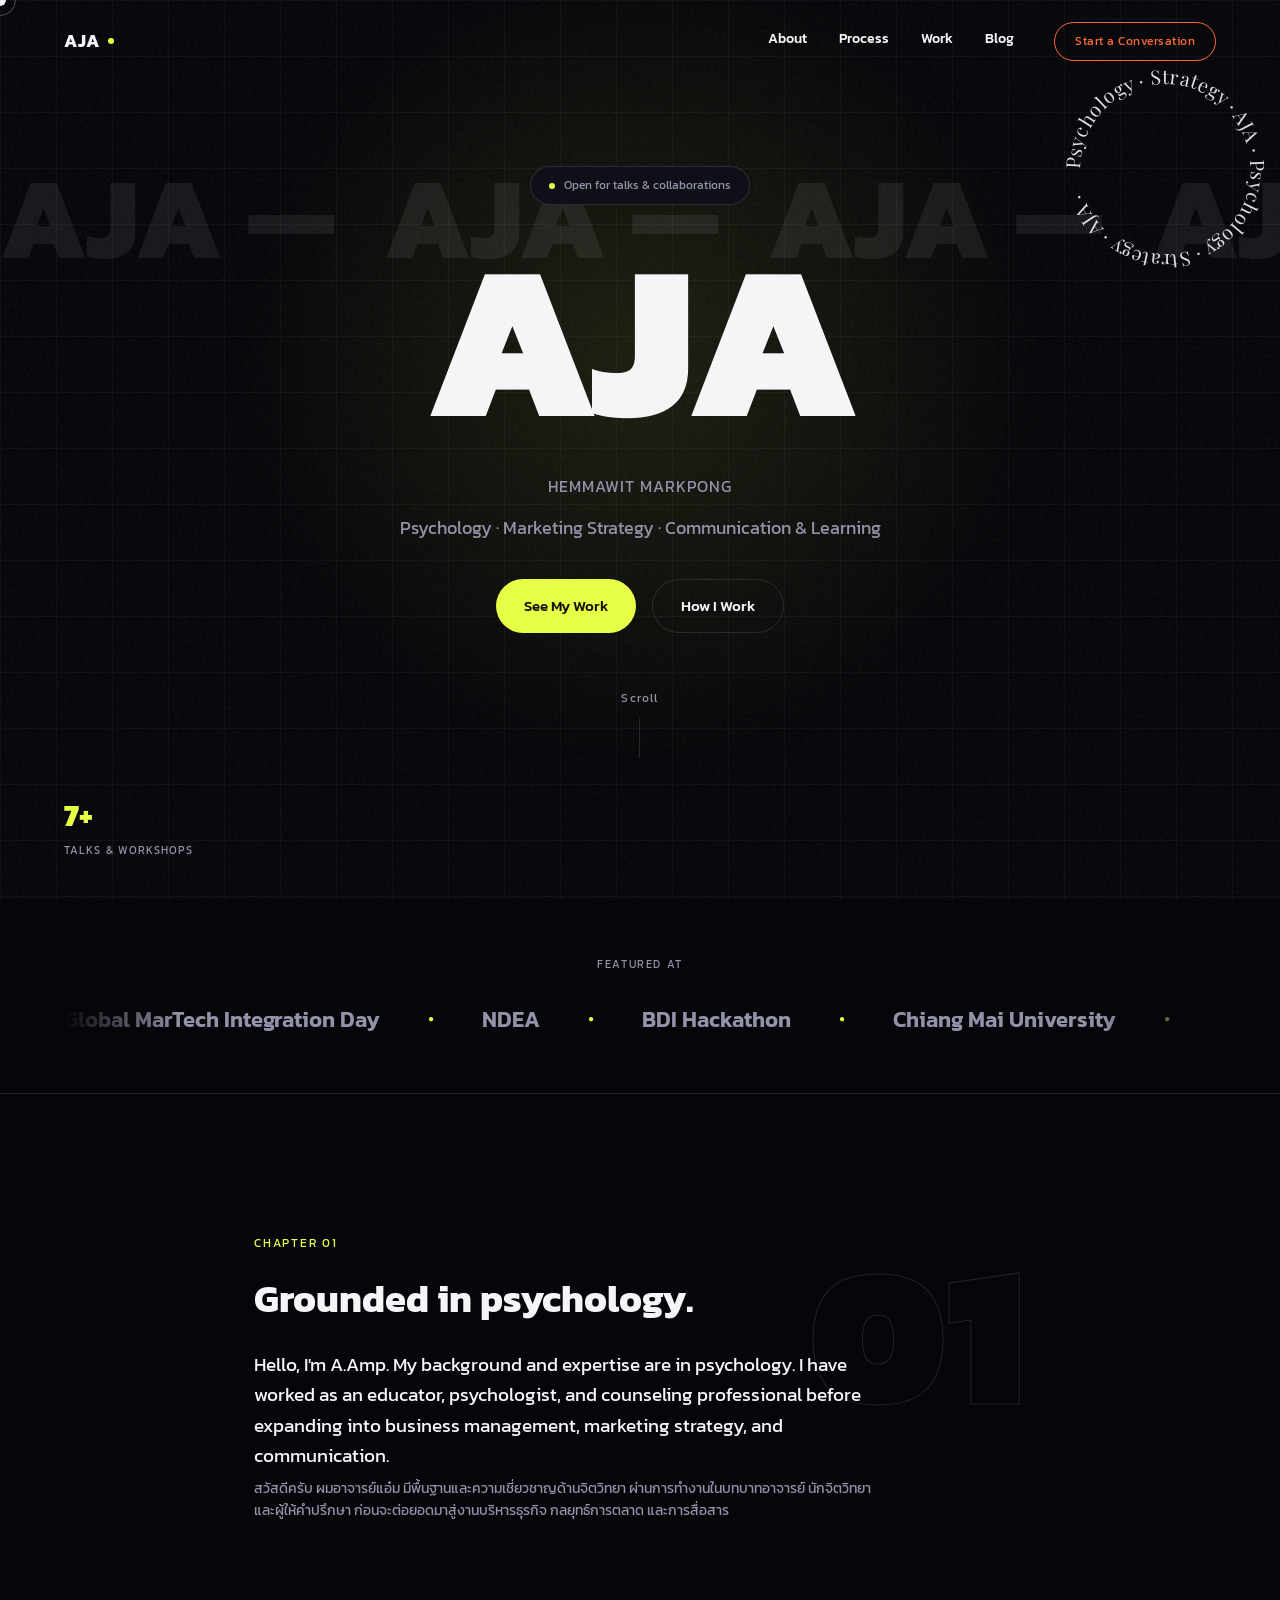
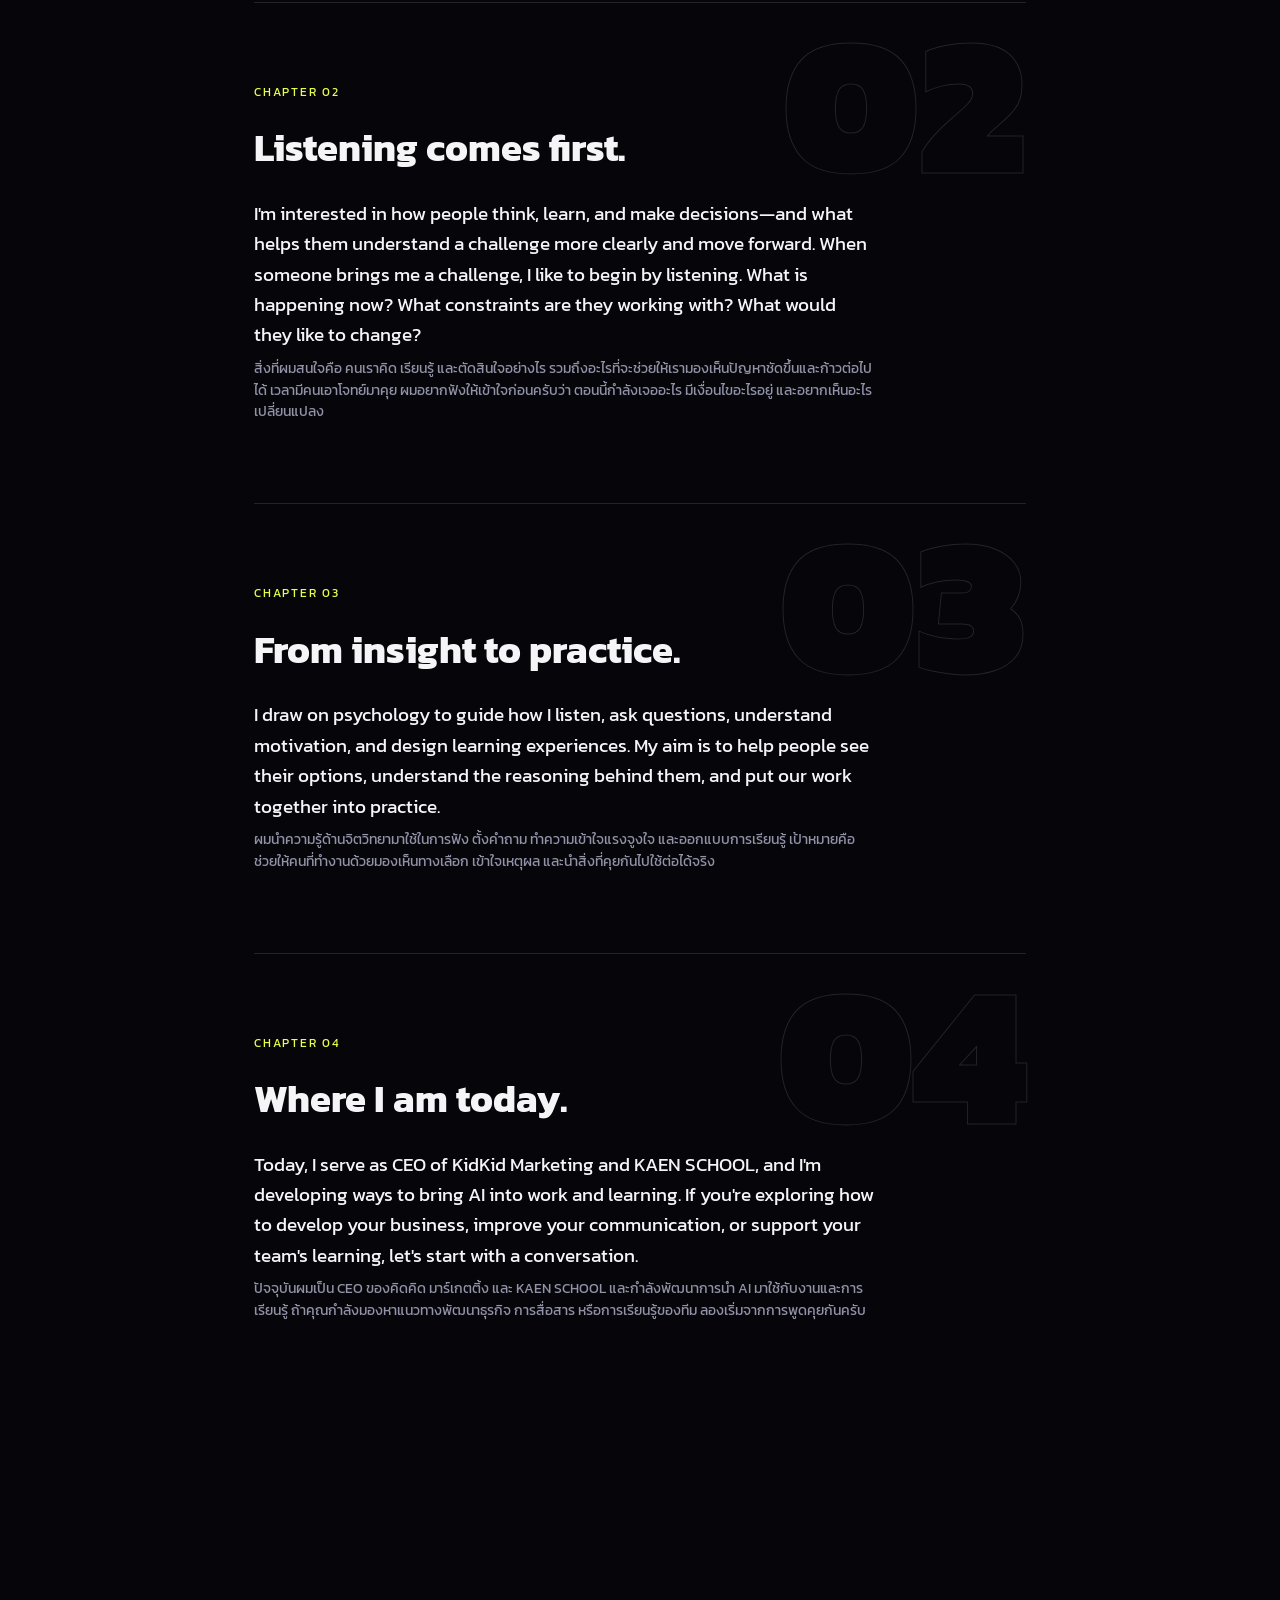
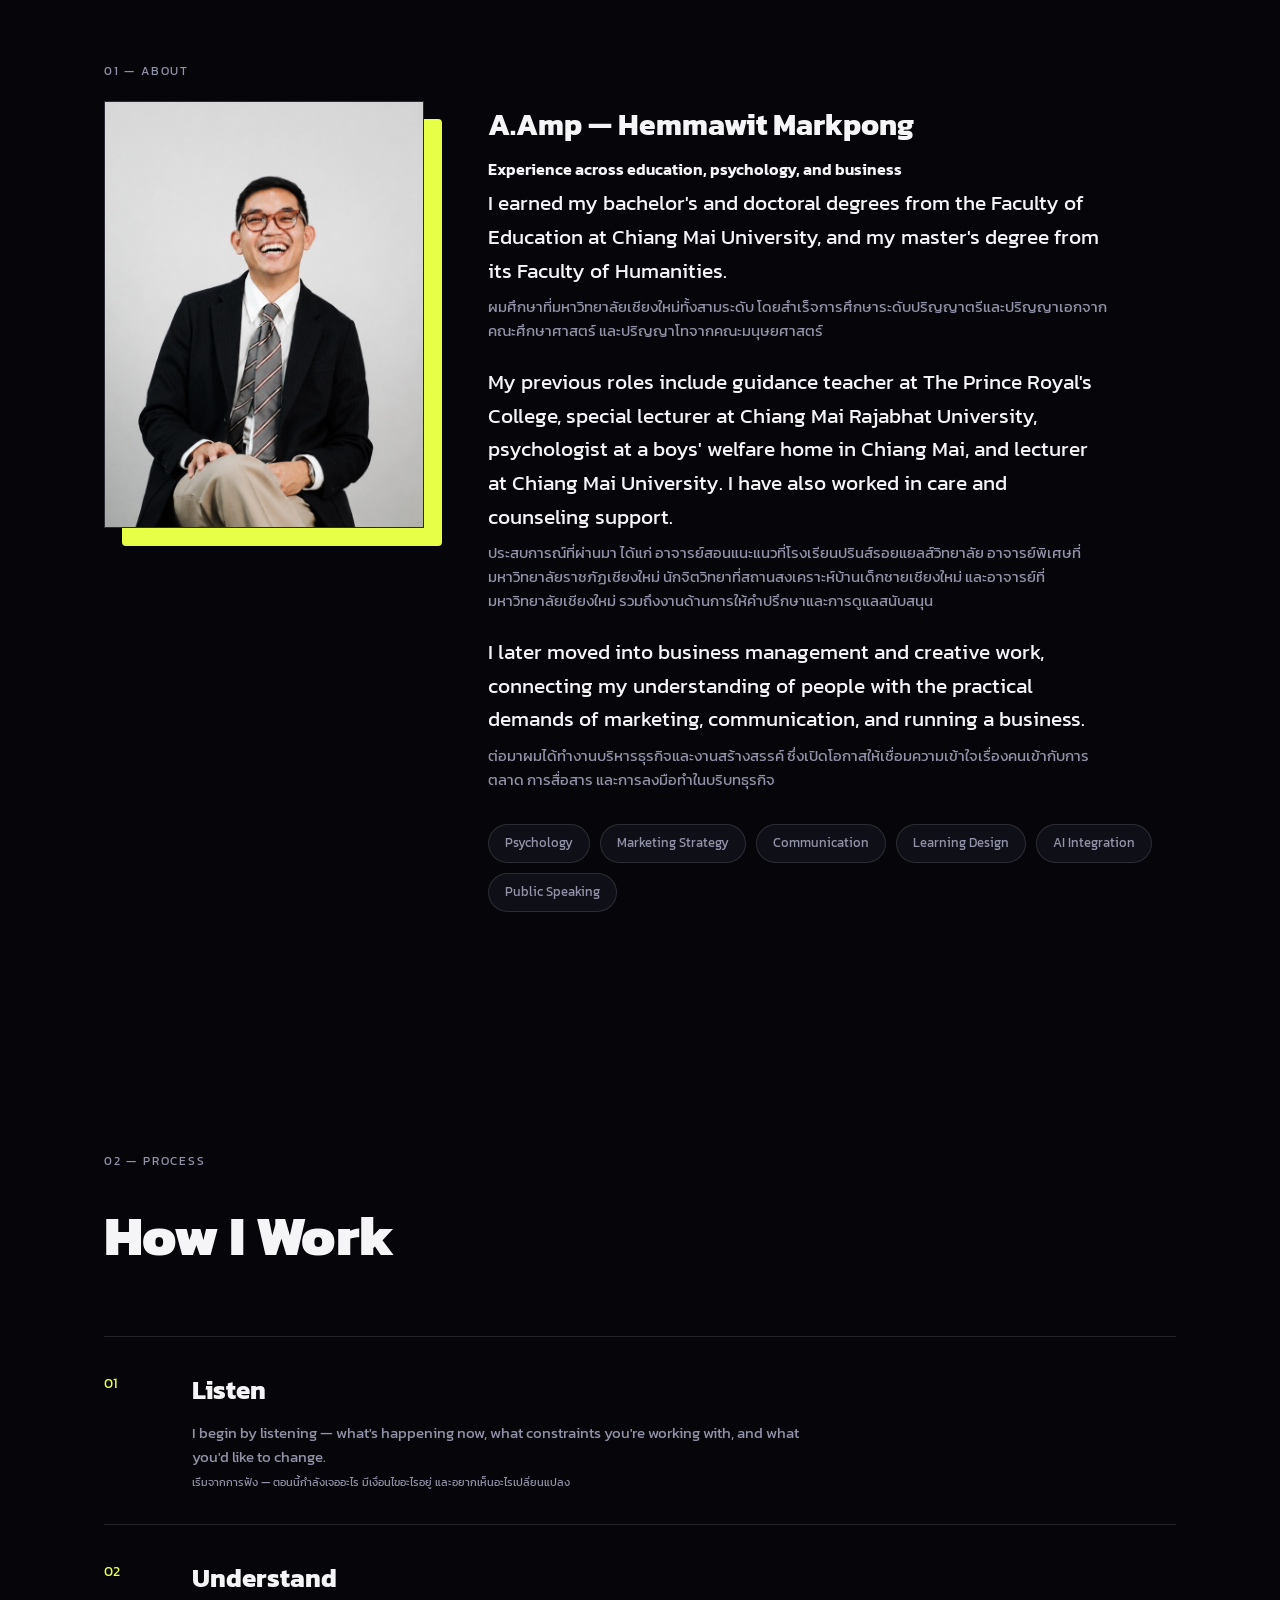
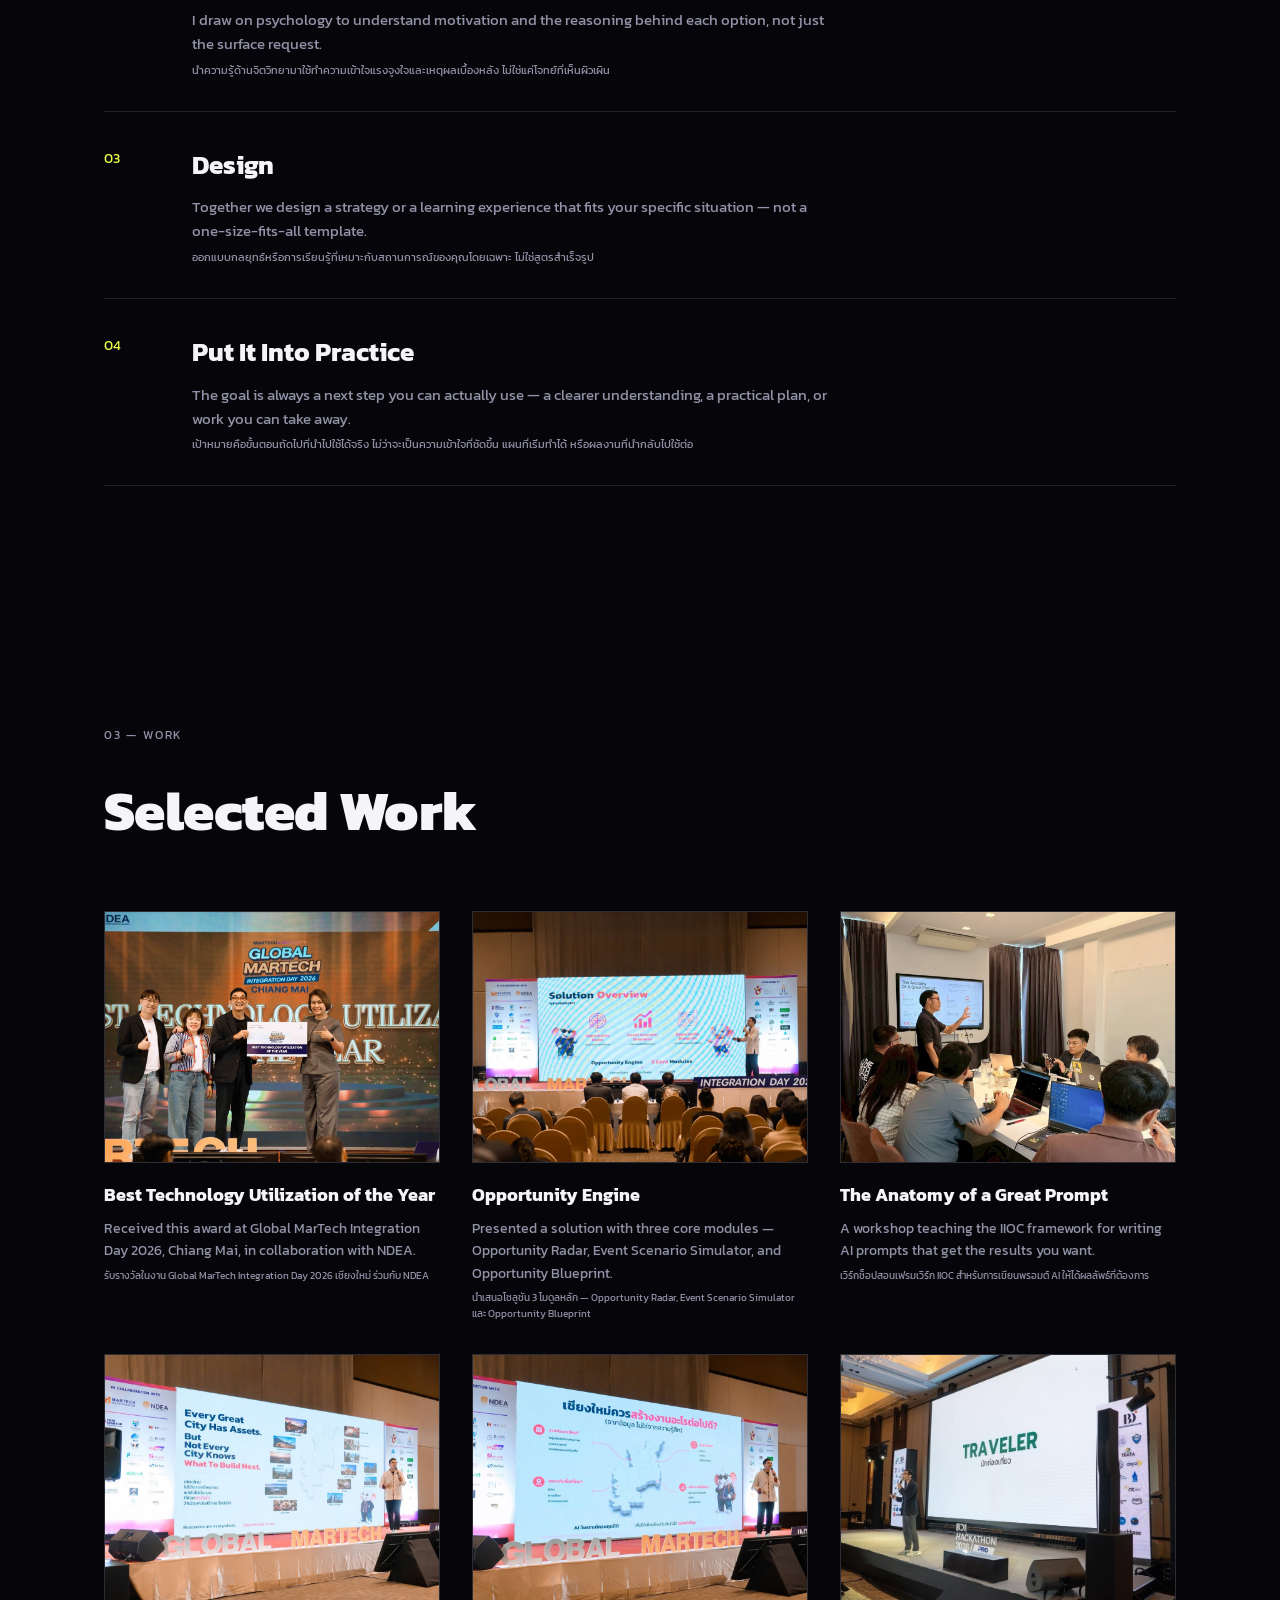
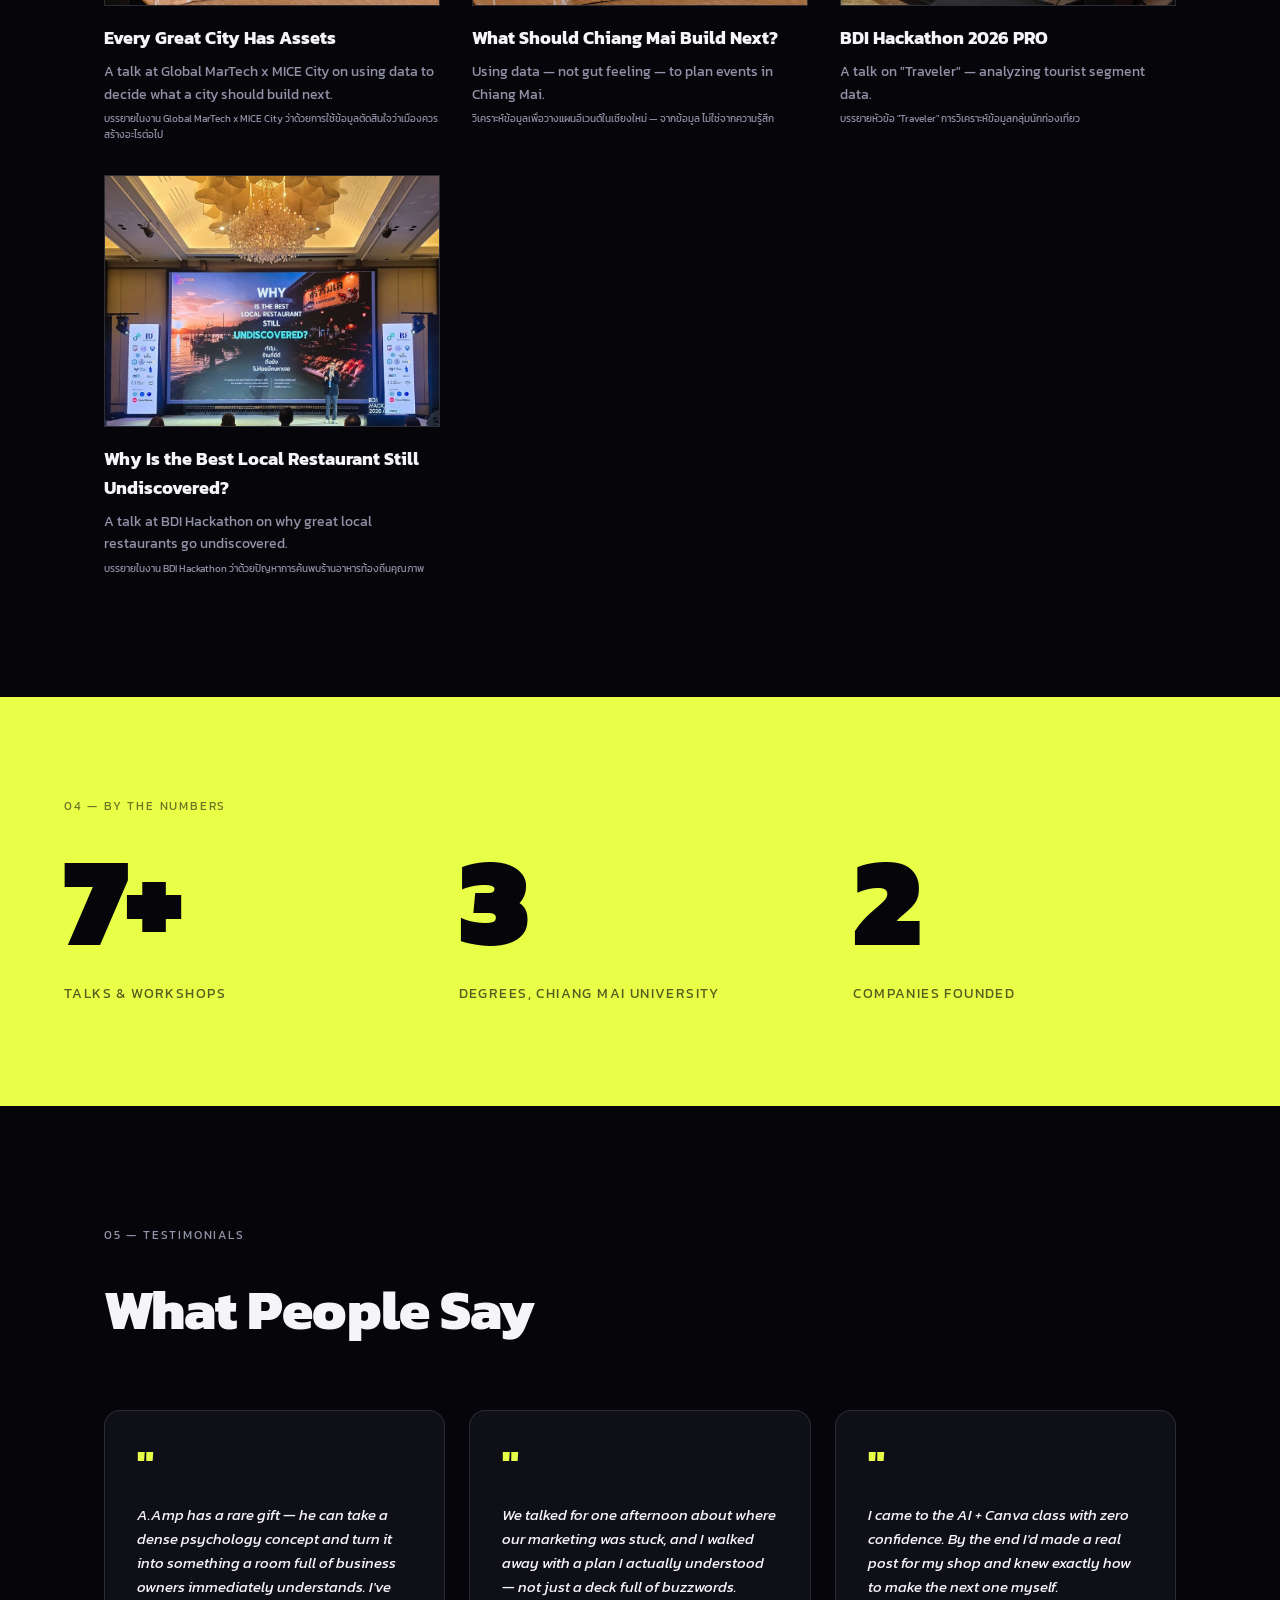
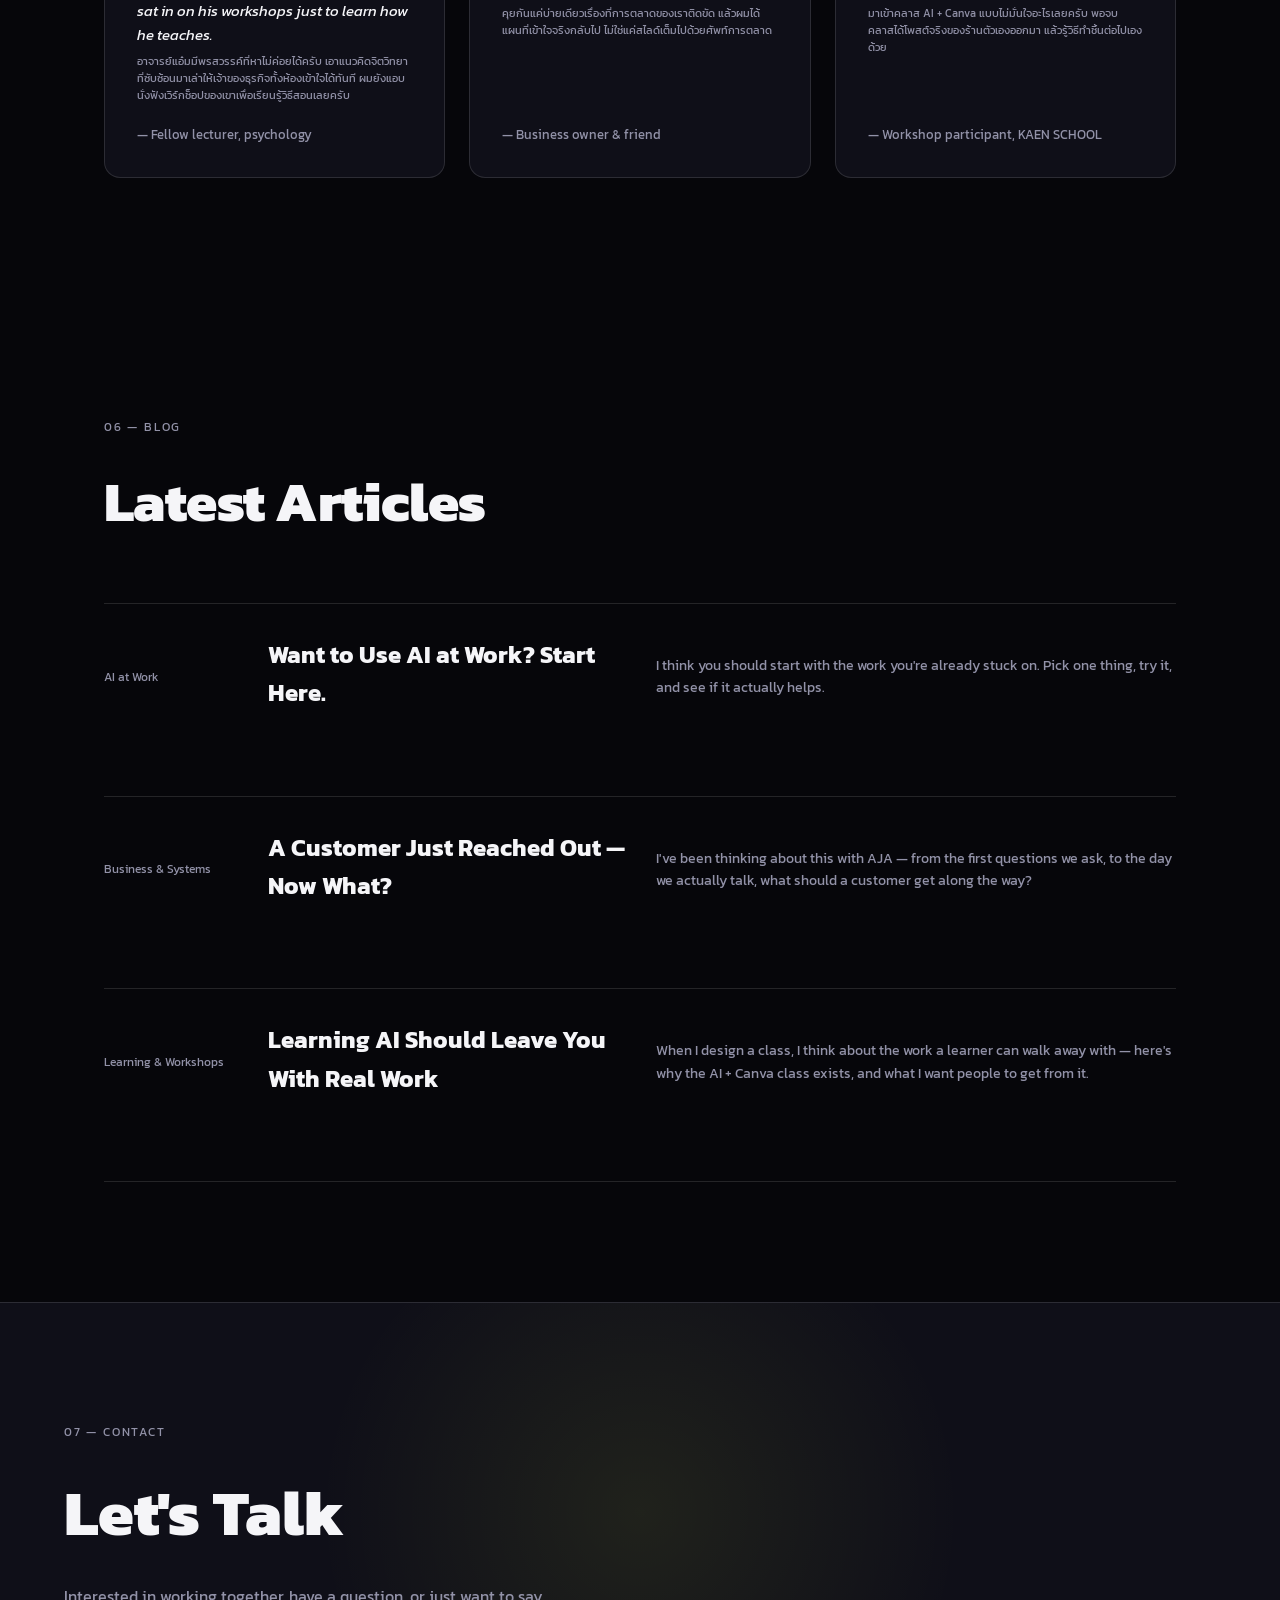
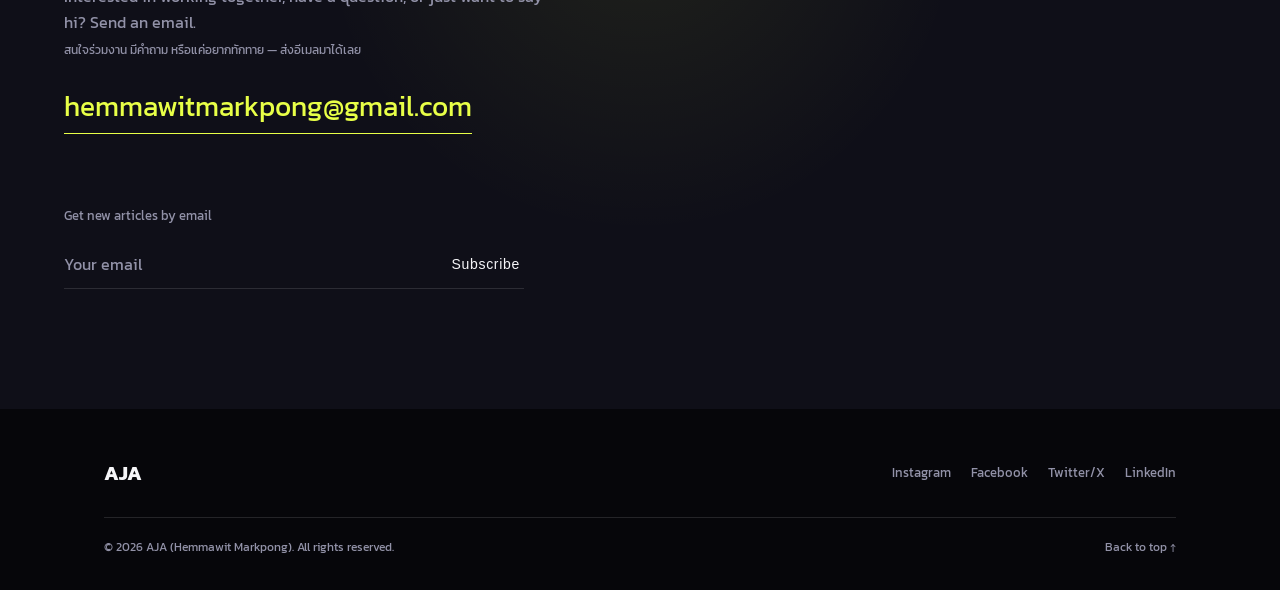
==== commit 845ccd5a: "Add custom cursor, magnetic buttons, dancing hero letters, animated stats, hover polish, and sticky " ====
--- a/index.html
+++ b/index.html
@@ -14,12 +14,13 @@
 <meta name="twitter:card" content="summary">
 <link rel="preconnect" href="https://fonts.googleapis.com">
 <link rel="preconnect" href="https://fonts.gstatic.com" crossorigin>
-<link href="https://fonts.googleapis.com/css2?family=Kanit:wght@300;400;500;600;700;800;900&display=swap" rel="stylesheet">
+<link href="https://fonts.googleapis.com/css2?family=Kanit:wght@300;400;500;600;700;800;900&family=Playfair+Display:ital@0;1&display=swap" rel="stylesheet">
 <link rel="stylesheet" href="css/style.css">
 </head>
 <body>
 
 <div class="progress-bar" id="progressBar"></div>
+<div class="cursor-ring" id="cursorRing"></div>
 <div class="cursor-dot" id="cursorDot"></div>
 
 <header class="nav" id="nav">
@@ -73,7 +74,7 @@
     </div>
 
     <h1 class="hero__title">
-      <span class="reveal">AJA</span>
+      <span class="reveal"><span class="dance-letter">A</span><span class="dance-letter">J</span><span class="dance-letter">A</span></span>
     </h1>
 
     <p class="hero__realname reveal-fade">Hemmawit Markpong</p>
@@ -159,8 +160,10 @@
   <section id="about" class="about section">
     <div class="section__label reveal-fade">01 &mdash; About</div>
     <div class="about__grid">
-      <div class="about__photo reveal-fade">
-        <img src="assets/profile/profile.jpg" alt="A.Amp — Hemmawit Markpong">
+      <div class="about__photo-wrap reveal-fade">
+        <div class="about__photo">
+          <img src="assets/profile/profile.jpg" alt="A.Amp — Hemmawit Markpong">
+        </div>
       </div>
       <div class="about__text">
         <h3 style="font-family:var(--font-display); font-weight:700; font-size:clamp(22px,3vw,30px); margin-bottom:8px;">
@@ -302,7 +305,7 @@
   </section>
 
   <!-- STATS -->
-  <section class="section">
+  <section class="stats-block">
     <div class="section__label reveal-fade">04 &mdash; By the Numbers</div>
     <div class="stats__grid">
       <div class="stat reveal-fade">
--- a/css/style.css
+++ b/css/style.css
@@ -29,7 +29,10 @@
   font-family: var(--font-body);
   line-height: 1.6;
   overflow-x: hidden;
-  cursor: default;
+}
+
+@media (hover: hover) and (pointer: fine) {
+  * { cursor: none !important; }
 }
 
 a { color: inherit; text-decoration: none; }
@@ -49,30 +52,46 @@
   transition: width .1s ease-out;
 }
 
-/* custom cursor dot (desktop only, decorative) */
-.cursor-dot {
+/* custom 2-layer cursor (desktop only) */
+.cursor-dot,
+.cursor-ring {
   position: fixed;
   top: 0; left: 0;
-  width: 10px; height: 10px;
   border-radius: 50%;
-  background: var(--signal);
-  box-shadow: 0 0 16px rgba(232,255,71,.6);
   pointer-events: none;
   z-index: 999;
+  display: none;
+  mix-blend-mode: difference;
+}
+.cursor-dot {
+  width: 12px; height: 12px;
+  background: #fff;
   transform: translate(-50%, -50%);
-  transition: transform .15s ease, opacity .3s ease, width .25s ease, height .25s ease, background .25s ease;
-  opacity: 0;
+  transition: transform .05s linear, width .2s ease, height .2s ease, opacity .2s ease;
   display: none;
+  font-family: var(--font-mono);
+  font-weight: 700;
+  font-size: 9px;
+  letter-spacing: .1em;
+  color: var(--bg);
+  align-items: center;
+  justify-content: center;
+}
+.cursor-ring {
+  width: 32px; height: 32px;
+  border: 1px solid #fff;
+  opacity: .3;
+  transform: translate(-50%, -50%);
+  transition: transform .12s ease-out, width .2s ease, height .2s ease, opacity .2s ease, border-width .2s ease;
 }
 .cursor-dot--hover {
-  width: 44px;
-  height: 44px;
-  background: transparent;
-  border: 1px solid var(--signal);
-  box-shadow: none;
-}
+  width: 48px; height: 48px;
+  background: #fff;
+  display: flex;
+}
+.cursor-ring--hidden { opacity: 0; }
 @media (hover: hover) and (pointer: fine) {
-  .cursor-dot { display: block; }
+  .cursor-dot, .cursor-ring { display: flex; align-items: center; justify-content: center; }
 }
 
 /* ==========================================================================
@@ -133,7 +152,7 @@
   gap: 32px;
   font-size: 14px;
   font-weight: 500;
-  letter-spacing: .02em;
+  letter-spacing: normal;
 }
 
 .nav__links a {
@@ -283,22 +302,25 @@
 
 .hero__orbit {
   position: absolute;
-  top: 130px;
-  right: 8%;
-  width: 130px;
-  height: 130px;
+  top: 6%;
+  right: 0%;
+  width: clamp(160px, 18vw, 260px);
+  height: clamp(160px, 18vw, 260px);
   display: none;
-  opacity: .7;
-  animation: spin 22s linear infinite;
+  opacity: .9;
+  animation: spin 30s linear infinite;
   z-index: 2;
+  pointer-events: none;
 }
 @keyframes spin { to { transform: rotate(360deg); } }
 .hero__orbit text {
-  fill: var(--muted);
-  font-family: var(--font-mono);
+  fill: var(--fg);
+  font-family: 'Playfair Display', serif;
   font-size: 8.5px;
-  letter-spacing: .2em;
-  text-transform: uppercase;
+  letter-spacing: .02em;
+}
+.hero__orbit .dot {
+  fill: var(--signal);
 }
 
 .hero__marquee {
@@ -331,7 +353,7 @@
   font-weight: 900;
   font-size: clamp(64px, 18vw, 220px);
   line-height: 1.05;
-  letter-spacing: -.01em;
+  letter-spacing: -.03em;
   display: flex;
   flex-direction: column;
   margin-top: -.1em;
@@ -343,7 +365,7 @@
   padding-top: .12em;
   margin-top: -.12em;
 }
-.hero__title .reveal span,
+.hero__title .reveal.overflow-visible { overflow: visible; }
 .hero__title .reveal {
   animation: rise .9s cubic-bezier(.16,1,.3,1) both;
 }
@@ -353,6 +375,56 @@
   from { transform: translateY(110%); }
   to { transform: translateY(0); }
 }
+
+/* dancing letters (hover-triggered) */
+.dance-letter {
+  display: inline-block;
+  cursor: pointer;
+}
+@keyframes danceRubberBand {
+  0% { transform: scale(1,1); }
+  20% { transform: scale(1.25,.75); }
+  40% { transform: scale(.75,1.25); }
+  60% { transform: scale(1.15,.85); }
+  80% { transform: scale(.95,1.05); }
+  100% { transform: scale(1,1); }
+}
+@keyframes danceSquashJump {
+  0% { transform: translateY(0) scaleY(1); }
+  30% { transform: translateY(0) scaleY(.6); }
+  60% { transform: translateY(-.35em) scaleY(1.2); }
+  100% { transform: translateY(0) scaleY(1); }
+}
+@keyframes danceElasticSlide {
+  0% { transform: translateX(0); }
+  20% { transform: translateX(-.15em); }
+  40% { transform: translateX(.11em); }
+  60% { transform: translateX(-.08em); }
+  80% { transform: translateX(.04em); }
+  100% { transform: translateX(0); }
+}
+@keyframes danceShake {
+  0%, 100% { transform: translate(0,0) rotate(0); }
+  15% { transform: translate(-.04em,-.02em) rotate(-3deg); }
+  30% { transform: translate(.04em,.02em) rotate(3deg); }
+  45% { transform: translate(-.03em,-.01em) rotate(-1.5deg); }
+  60% { transform: translate(.03em,.01em) rotate(1.5deg); }
+  75% { transform: translate(-.01em,0) rotate(0); }
+}
+@keyframes dancePop {
+  0%, 100% { transform: scale(1); }
+  50% { transform: scale(1.4); }
+}
+@keyframes danceLevitate {
+  0%, 100% { transform: translateY(0) scale(1); text-shadow: 0 0 0 rgba(0,0,0,0); }
+  50% { transform: translateY(-.18em) scale(1.05); text-shadow: 0 .12em .12em rgba(0,0,0,.3); }
+}
+.dance-0 { animation: danceRubberBand .8s ease-in-out; transform-origin: center; }
+.dance-1 { animation: danceSquashJump .6s ease-out; transform-origin: bottom center; }
+.dance-2 { animation: danceElasticSlide .8s ease-in-out; transform-origin: center; }
+.dance-3 { animation: danceShake .5s linear; transform-origin: center; }
+.dance-4 { animation: dancePop .5s ease-in-out; transform-origin: center; }
+.dance-5 { animation: danceLevitate 1.2s ease-in-out; transform-origin: center; }
 
 .hero__realname {
   position: relative;
@@ -473,9 +545,9 @@
   font-size: 15px;
   padding: 14px 28px;
   border-radius: 999px;
-  transition: transform .25s ease, box-shadow .25s ease, background .25s ease, color .25s ease;
-}
-.btn:hover { transform: translateY(-2px); }
+  transition: box-shadow .25s ease, background .25s ease, color .25s ease;
+}
+.btn.magnetic-snap { transition: transform .4s cubic-bezier(.34,1.56,.64,1); }
 .btn--solid {
   background: var(--signal);
   color: #10130a;
@@ -523,6 +595,9 @@
   color: var(--signal);
   font-size: 10px;
 }
+.logocloud__track-wrap:hover .logocloud__track { animation-play-state: paused; }
+.logocloud__track > span:not(.dot) { transition: color .25s ease; cursor: default; }
+.logocloud__track > span:not(.dot):hover { color: var(--fg); }
 
 /* ==========================================================================
    Story (chapters)
@@ -582,35 +657,45 @@
 /* ==========================================================================
    Stats
    ========================================================================== */
+.stats-block {
+  background: var(--signal);
+  color: var(--bg);
+  padding: 100px var(--pad);
+}
+.stats-block .section__label {
+  color: rgba(6,6,10,.55);
+}
 .stats__grid {
   display: grid;
   grid-template-columns: repeat(3, 1fr);
-  gap: 32px;
+  gap: 40px 32px;
+  max-width: 1200px;
+  margin: 0 auto;
 }
 .stat {
-  text-align: center;
-  padding: 40px 20px;
-  border: 1px solid var(--line);
-  border-radius: 16px;
-  background: var(--bg-soft);
-}
+  text-align: left;
+  transition: transform .3s ease;
+}
+.stat:hover { transform: translateY(-6px); }
 .stat strong {
   display: block;
   font-family: var(--font-display);
   font-weight: 900;
-  font-size: clamp(40px, 6vw, 64px);
-  color: var(--signal);
+  font-size: clamp(64px, 10vw, 168px);
+  color: var(--bg);
   line-height: 1;
-  margin-bottom: 12px;
+  letter-spacing: -.03em;
+  margin-bottom: 16px;
 }
 .stat span {
   font-family: var(--font-mono);
-  font-size: 13px;
-  letter-spacing: .06em;
-  color: var(--muted);
+  font-size: clamp(13px, 1.1vw, 16px);
+  letter-spacing: .1em;
+  text-transform: uppercase;
+  color: rgba(6,6,10,.65);
 }
 @media (max-width: 700px) {
-  .stats__grid { grid-template-columns: 1fr; }
+  .stats__grid { grid-template-columns: 1fr; gap: 32px; }
 }
 
 /* ==========================================================================
@@ -623,7 +708,23 @@
   align-items: start;
 }
 
+.about__photo-wrap {
+  position: relative;
+}
+.about__photo-wrap::before {
+  content: '';
+  position: absolute;
+  top: 18px;
+  left: 18px;
+  right: -18px;
+  bottom: -18px;
+  background: var(--signal);
+  border-radius: 4px;
+  z-index: 0;
+}
 .about__photo {
+  position: relative;
+  z-index: 1;
   aspect-ratio: 3/4;
   background: var(--bg-soft);
   border: 1px solid var(--line);
@@ -638,6 +739,14 @@
   width: 100%;
   height: 100%;
   object-fit: cover;
+}
+
+@media (min-width: 761px) {
+  .about__photo-wrap {
+    position: sticky;
+    top: calc(var(--nav-h) + 40px);
+    align-self: start;
+  }
 }
 
 .about__text p {
@@ -663,7 +772,7 @@
 
 @media (max-width: 760px) {
   .about__grid { grid-template-columns: 1fr; }
-  .about__photo { max-width: 240px; }
+  .about__photo-wrap { max-width: 220px; margin-bottom: 10px; }
 }
 
 /* ==========================================================================
@@ -680,8 +789,12 @@
   padding: 32px 0;
   border-top: 1px solid var(--line);
   position: relative;
+  transition: padding-left .3s ease;
 }
 .process__item:last-child { border-bottom: 1px solid var(--line); }
+.process__item:hover { padding-left: 12px; }
+.process__item:hover .process__num { color: var(--ember); }
+.process__num { transition: color .3s ease; }
 
 .process__num {
   font-family: var(--font-mono);
@@ -728,6 +841,8 @@
   object-fit: cover;
   transition: transform .5s cubic-bezier(.16,1,.3,1);
 }
+.work__item { transition: transform .3s ease; }
+.work__item:hover { transform: translateY(-6px); }
 .work__item:hover .work__thumb img { transform: scale(1.05); }
 
 .work__item h3 {
@@ -759,6 +874,11 @@
   display: flex;
   flex-direction: column;
   gap: 20px;
+  transition: transform .3s ease, border-color .3s ease;
+}
+.testimonial:hover {
+  transform: translateY(-6px);
+  border-color: var(--signal);
 }
 .testimonial__mark {
   font-family: var(--font-display);
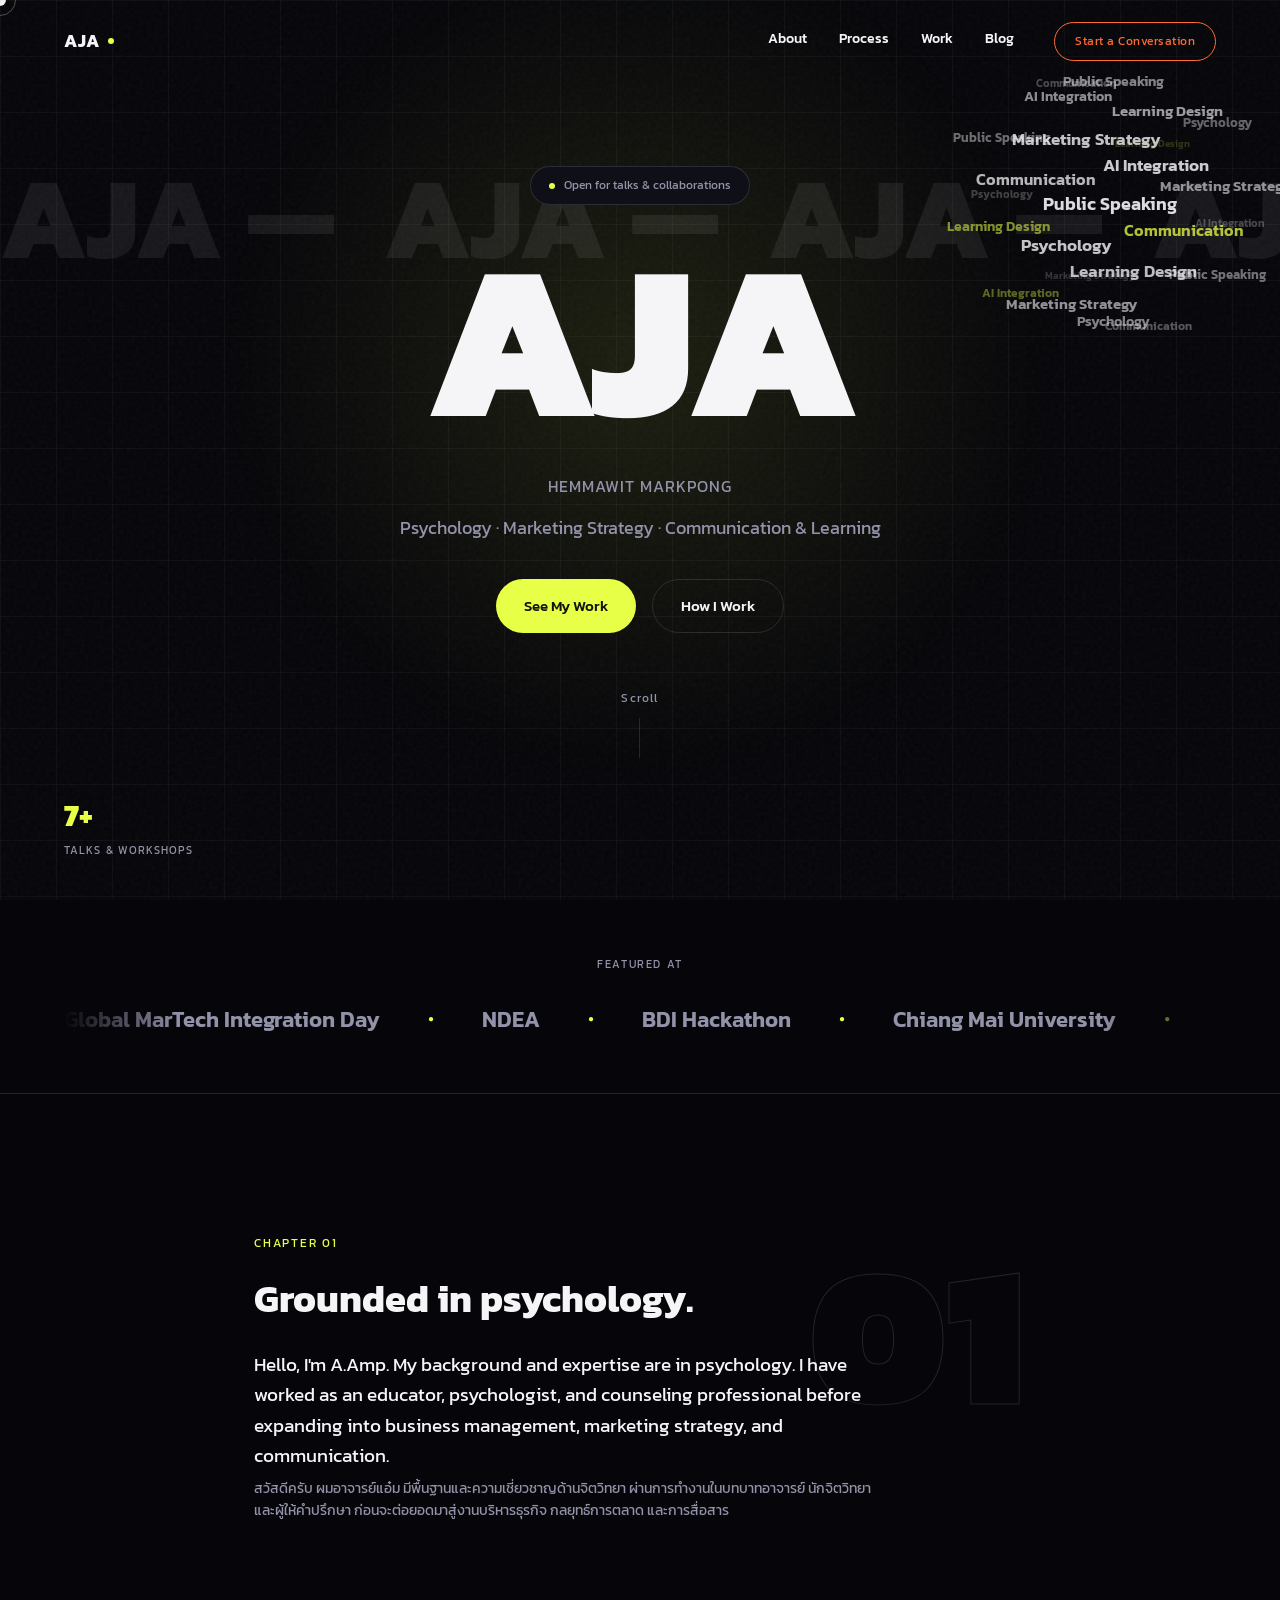
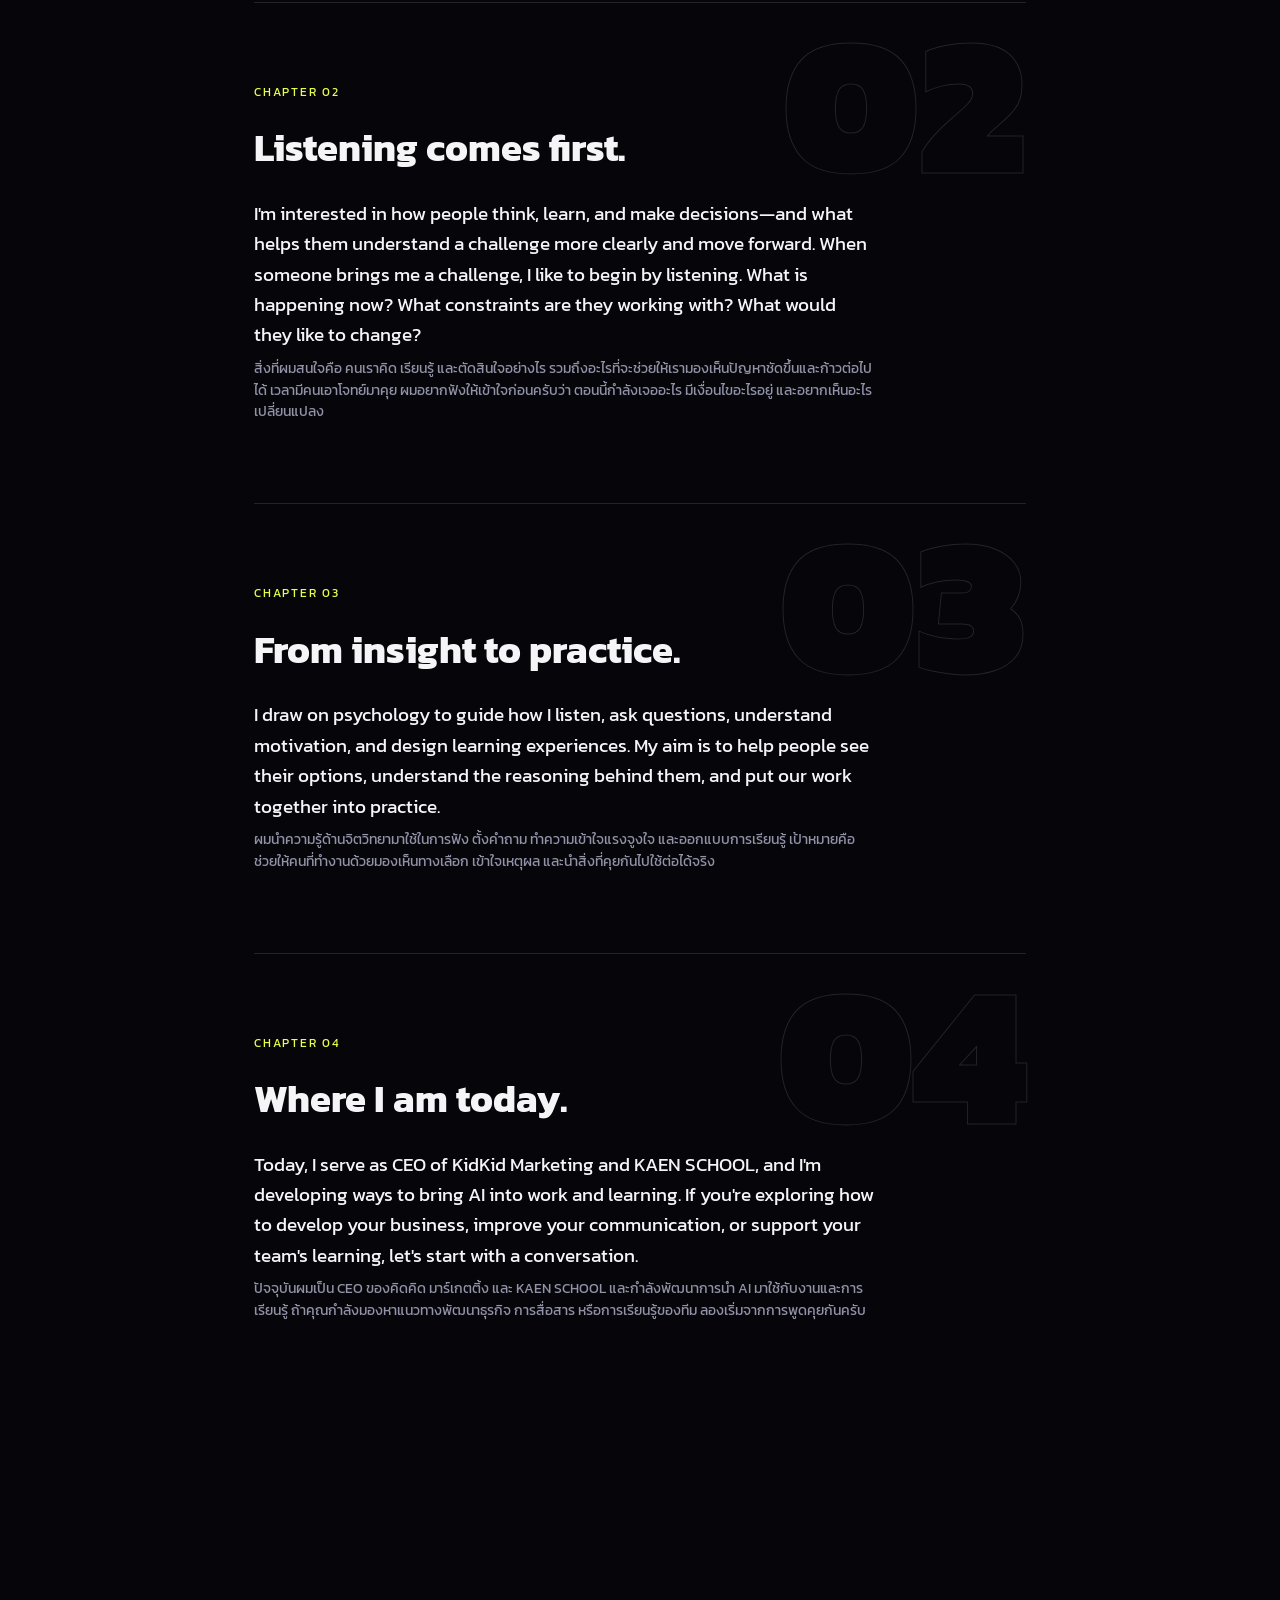
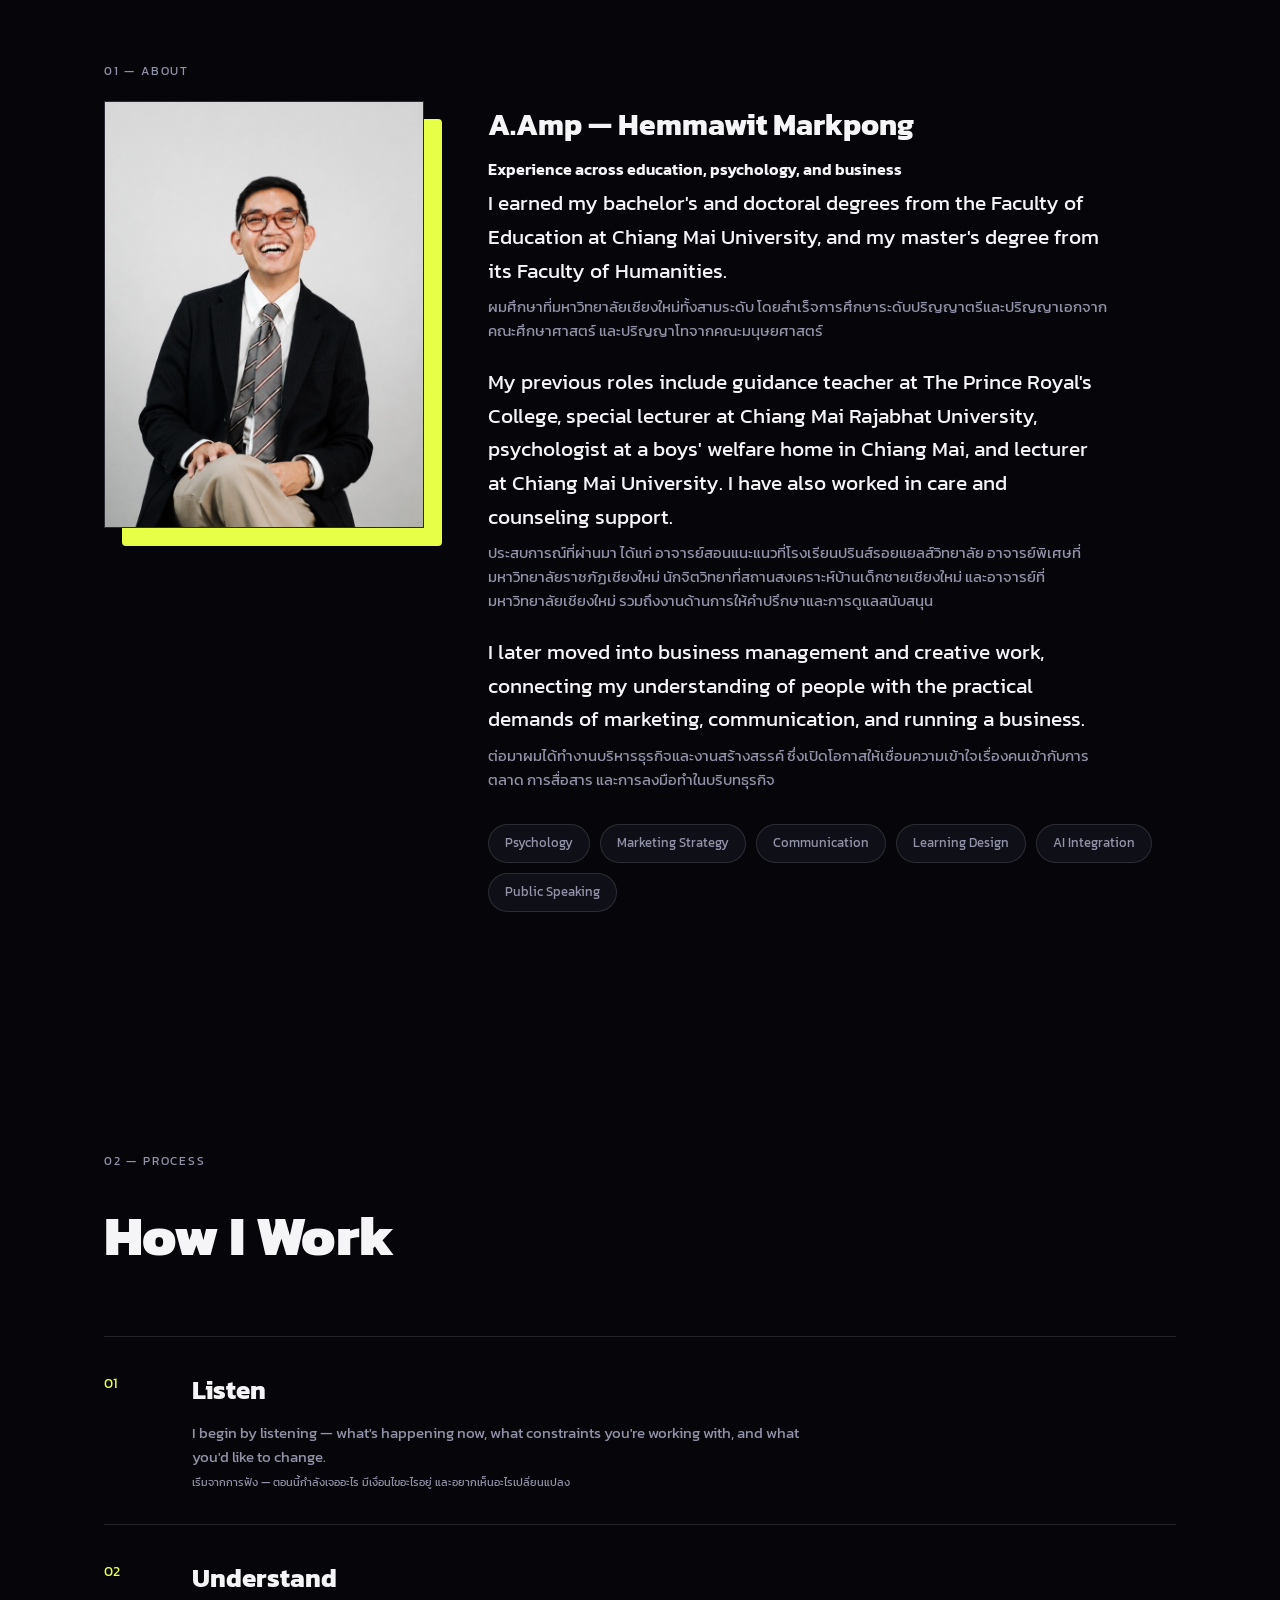
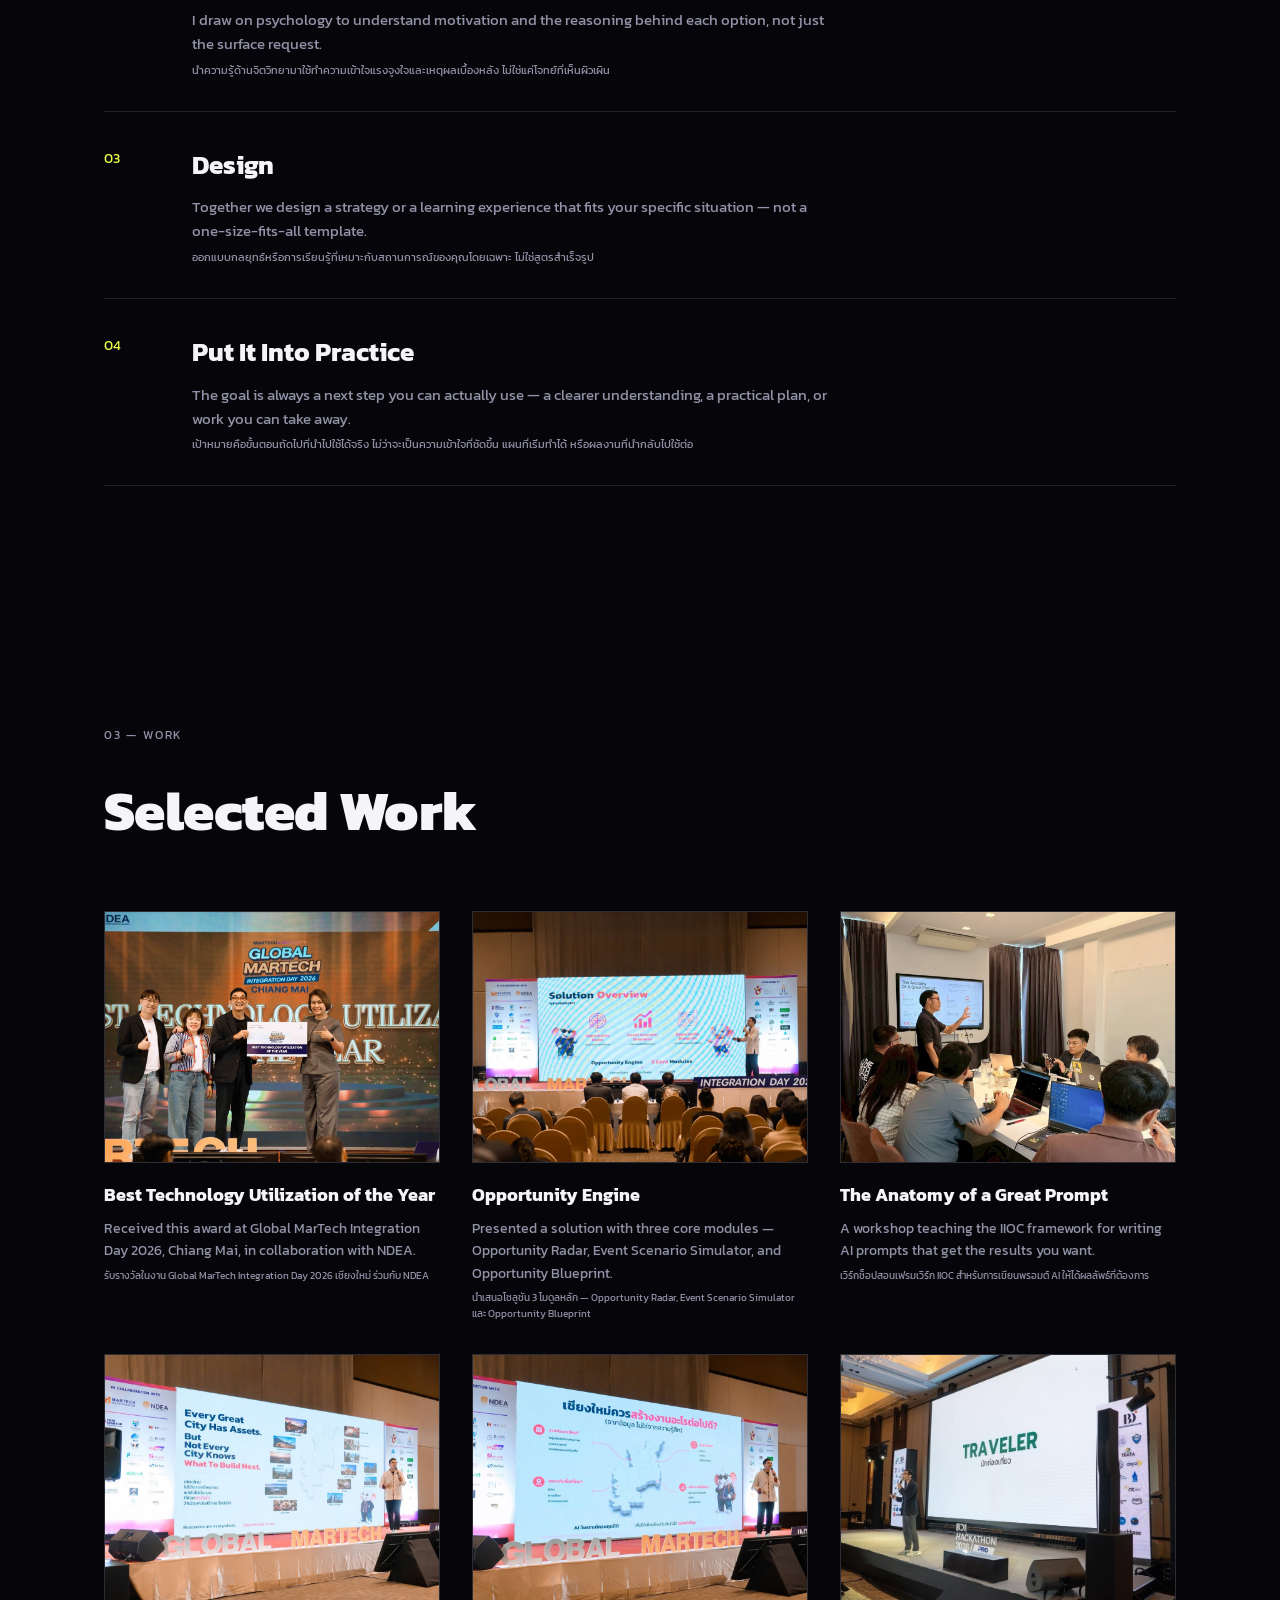
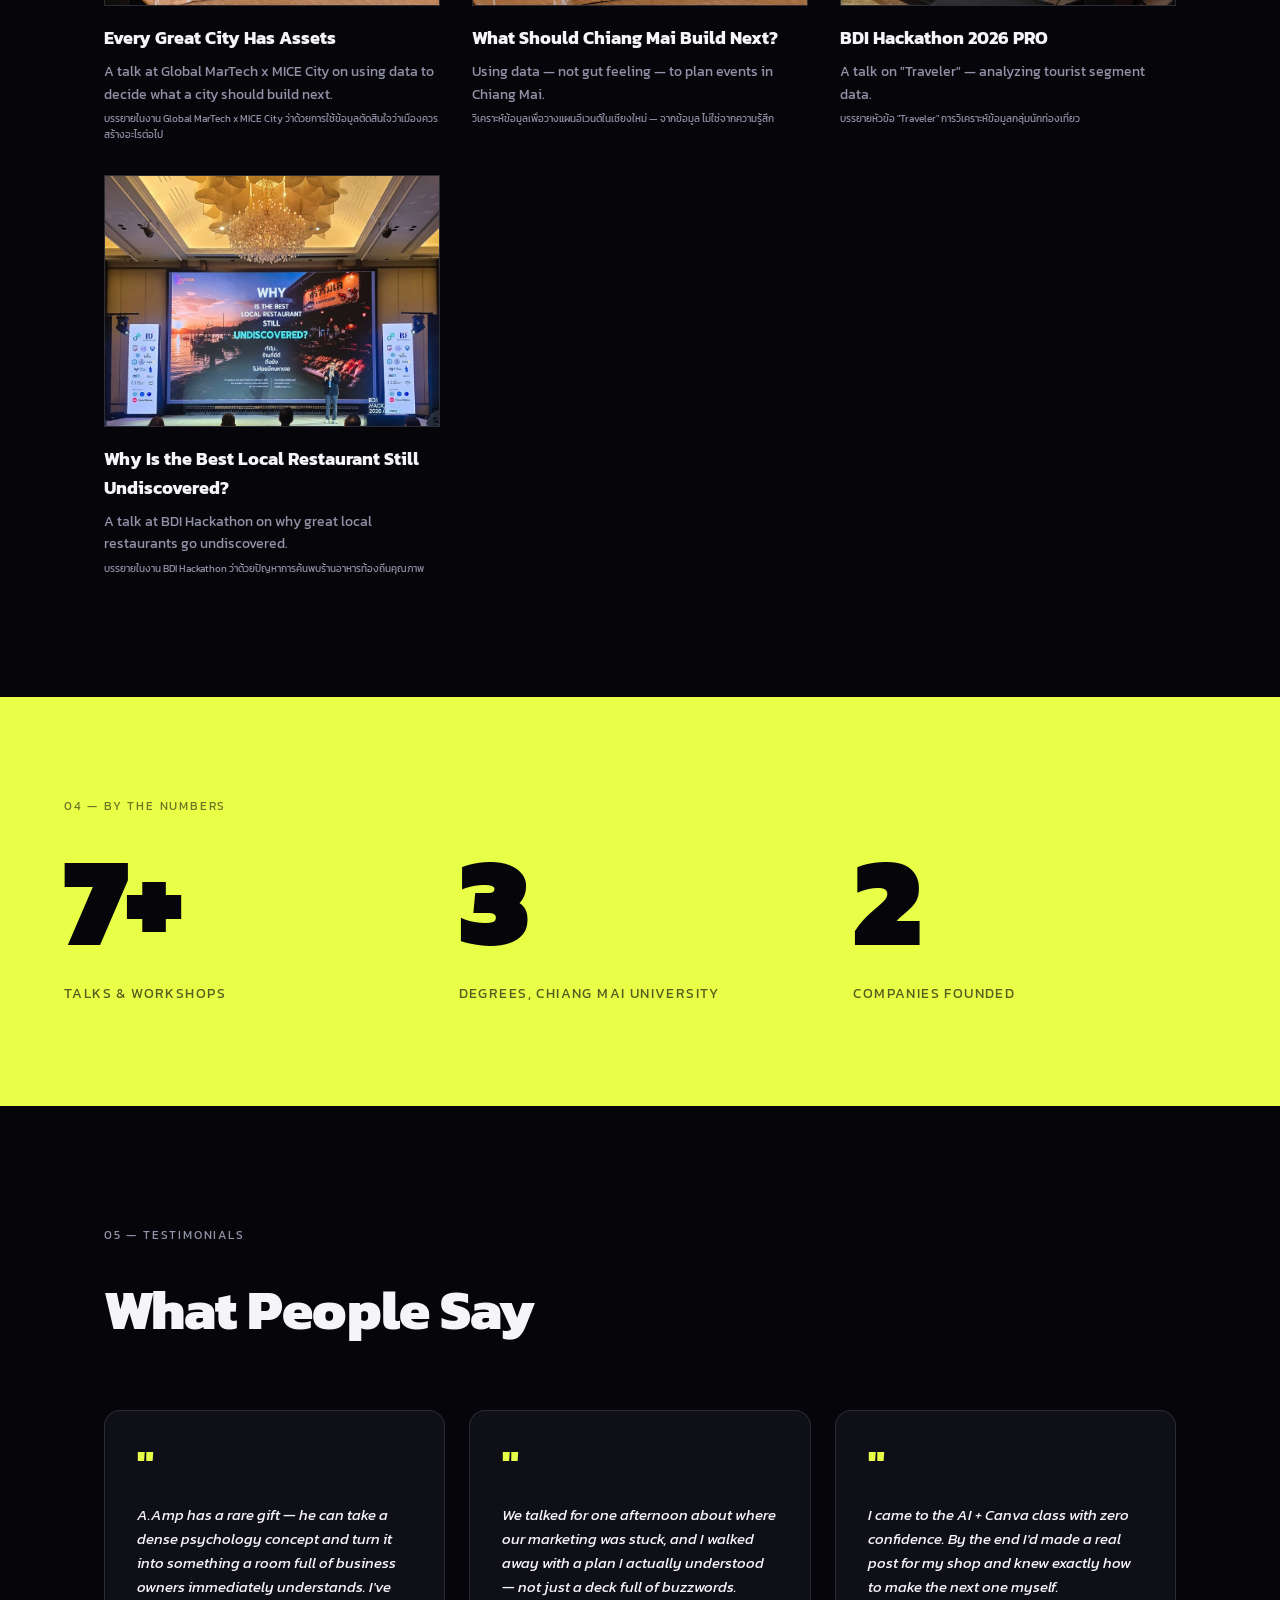
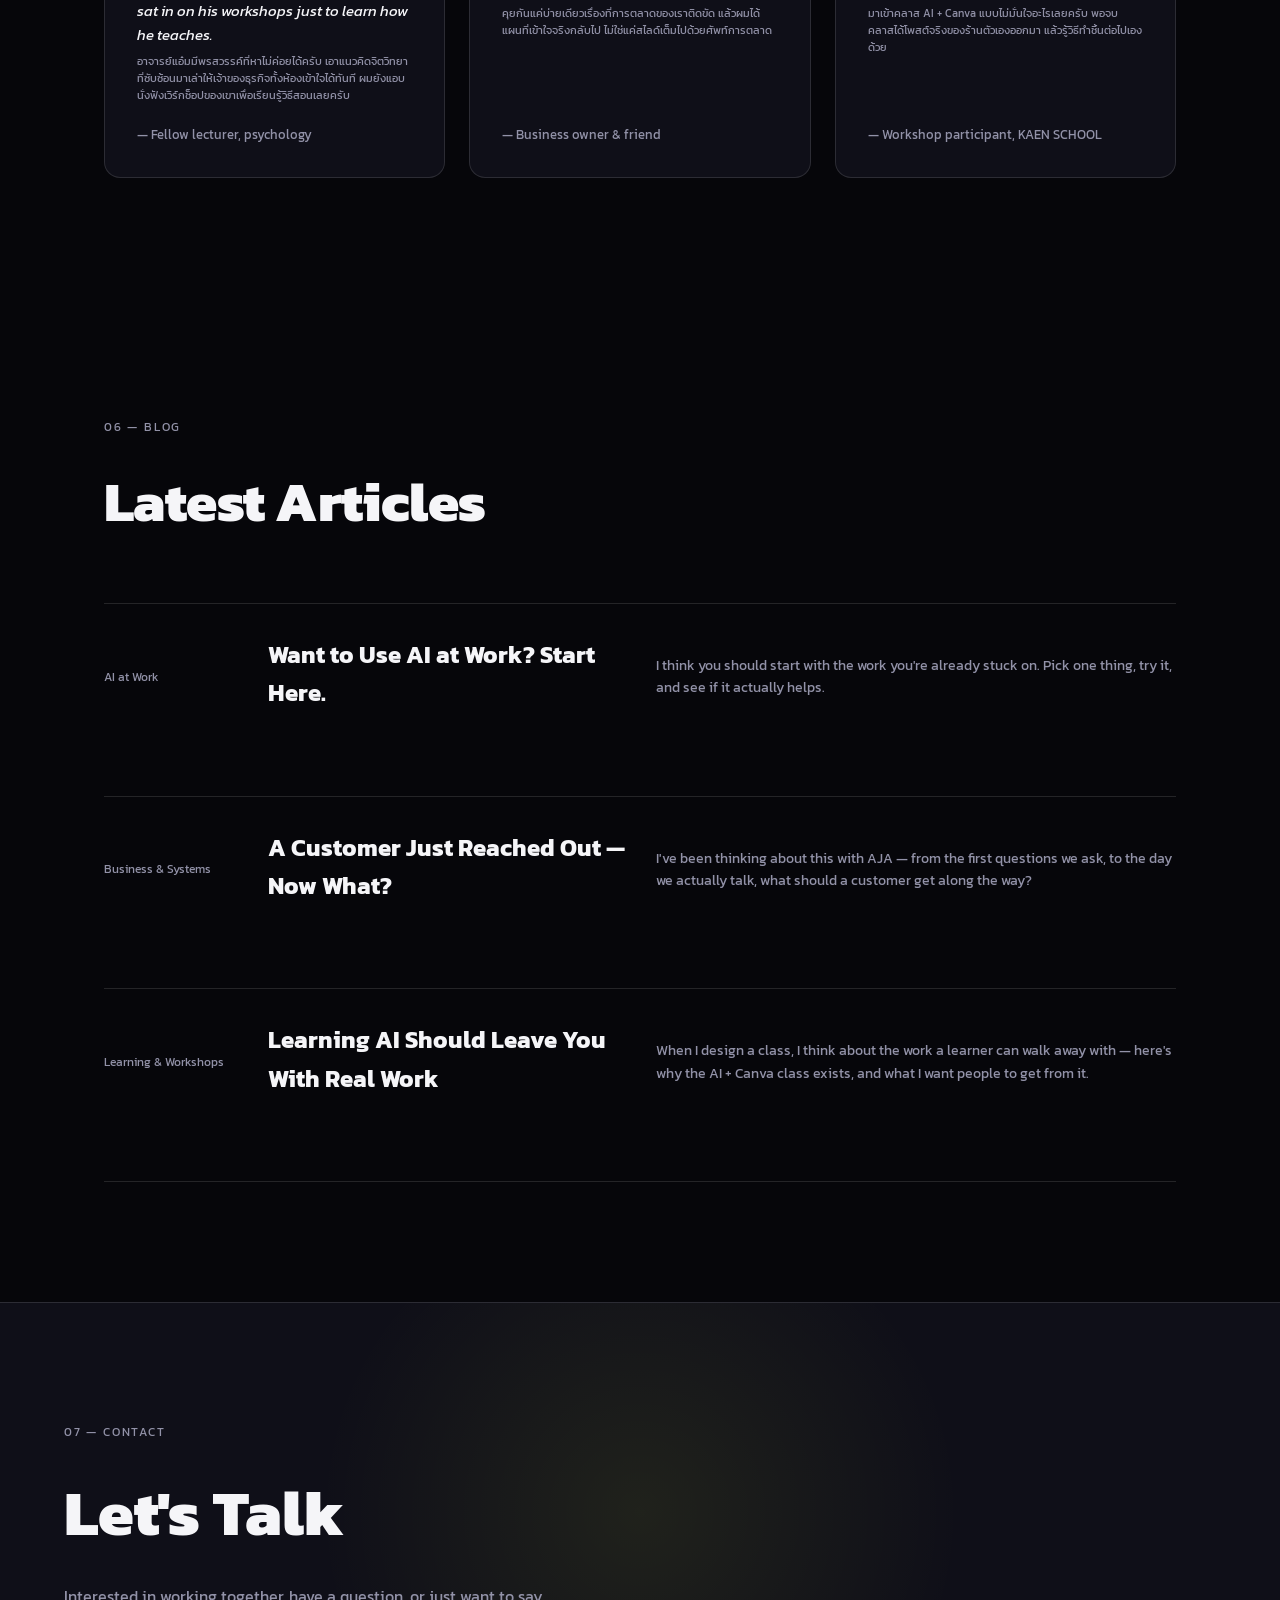
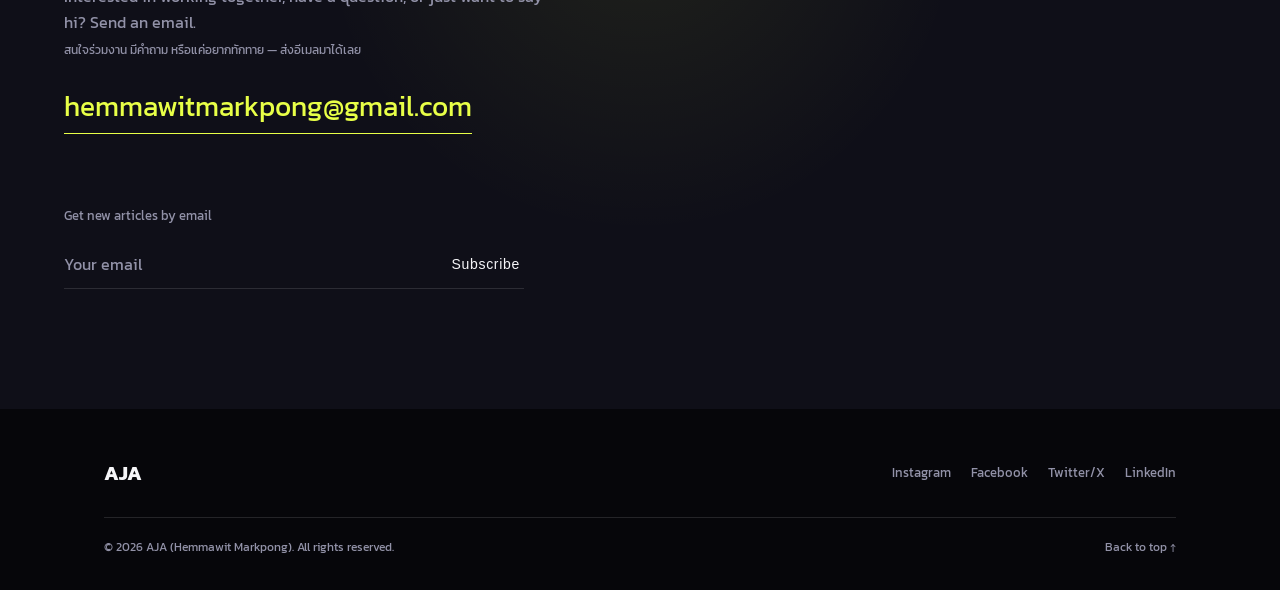
==== commit 4bd5da19: "Replace hero circular text with rotating 3D word-sphere Renders the six skill keywords on a canvas-b" ====
--- a/index.html
+++ b/index.html
@@ -64,10 +64,7 @@
       </div>
     </div>
 
-    <svg class="hero__orbit" viewBox="0 0 100 100" aria-hidden="true">
-      <path id="orbitPath" d="M 50, 50 m -37, 0 a 37,37 0 1,1 74,0 a 37,37 0 1,1 -74,0" fill="transparent" />
-      <text><textPath href="#orbitPath">Psychology · Strategy · AJA · Psychology · Strategy · AJA · </textPath></text>
-    </svg>
+    <canvas class="hero__globe" id="heroGlobe" aria-hidden="true"></canvas>
 
     <div class="hero__badge reveal-fade">
       <i></i>Open for talks &amp; collaborations
--- a/css/style.css
+++ b/css/style.css
@@ -300,27 +300,15 @@
   animation: pulse-slow 3s ease-in-out infinite;
 }
 
-.hero__orbit {
+.hero__globe {
   position: absolute;
-  top: 6%;
+  top: 4%;
   right: 0%;
-  width: clamp(160px, 18vw, 260px);
-  height: clamp(160px, 18vw, 260px);
+  width: clamp(220px, 26vw, 340px);
+  height: clamp(220px, 26vw, 340px);
   display: none;
-  opacity: .9;
-  animation: spin 30s linear infinite;
   z-index: 2;
   pointer-events: none;
-}
-@keyframes spin { to { transform: rotate(360deg); } }
-.hero__orbit text {
-  fill: var(--fg);
-  font-family: 'Playfair Display', serif;
-  font-size: 8.5px;
-  letter-spacing: .02em;
-}
-.hero__orbit .dot {
-  fill: var(--signal);
 }
 
 .hero__marquee {
@@ -503,7 +491,7 @@
 }
 
 @media (min-width: 900px) {
-  .hero__orbit { display: block; }
+  .hero__globe { display: block; }
   .hero__stat { display: flex; }
 }
 
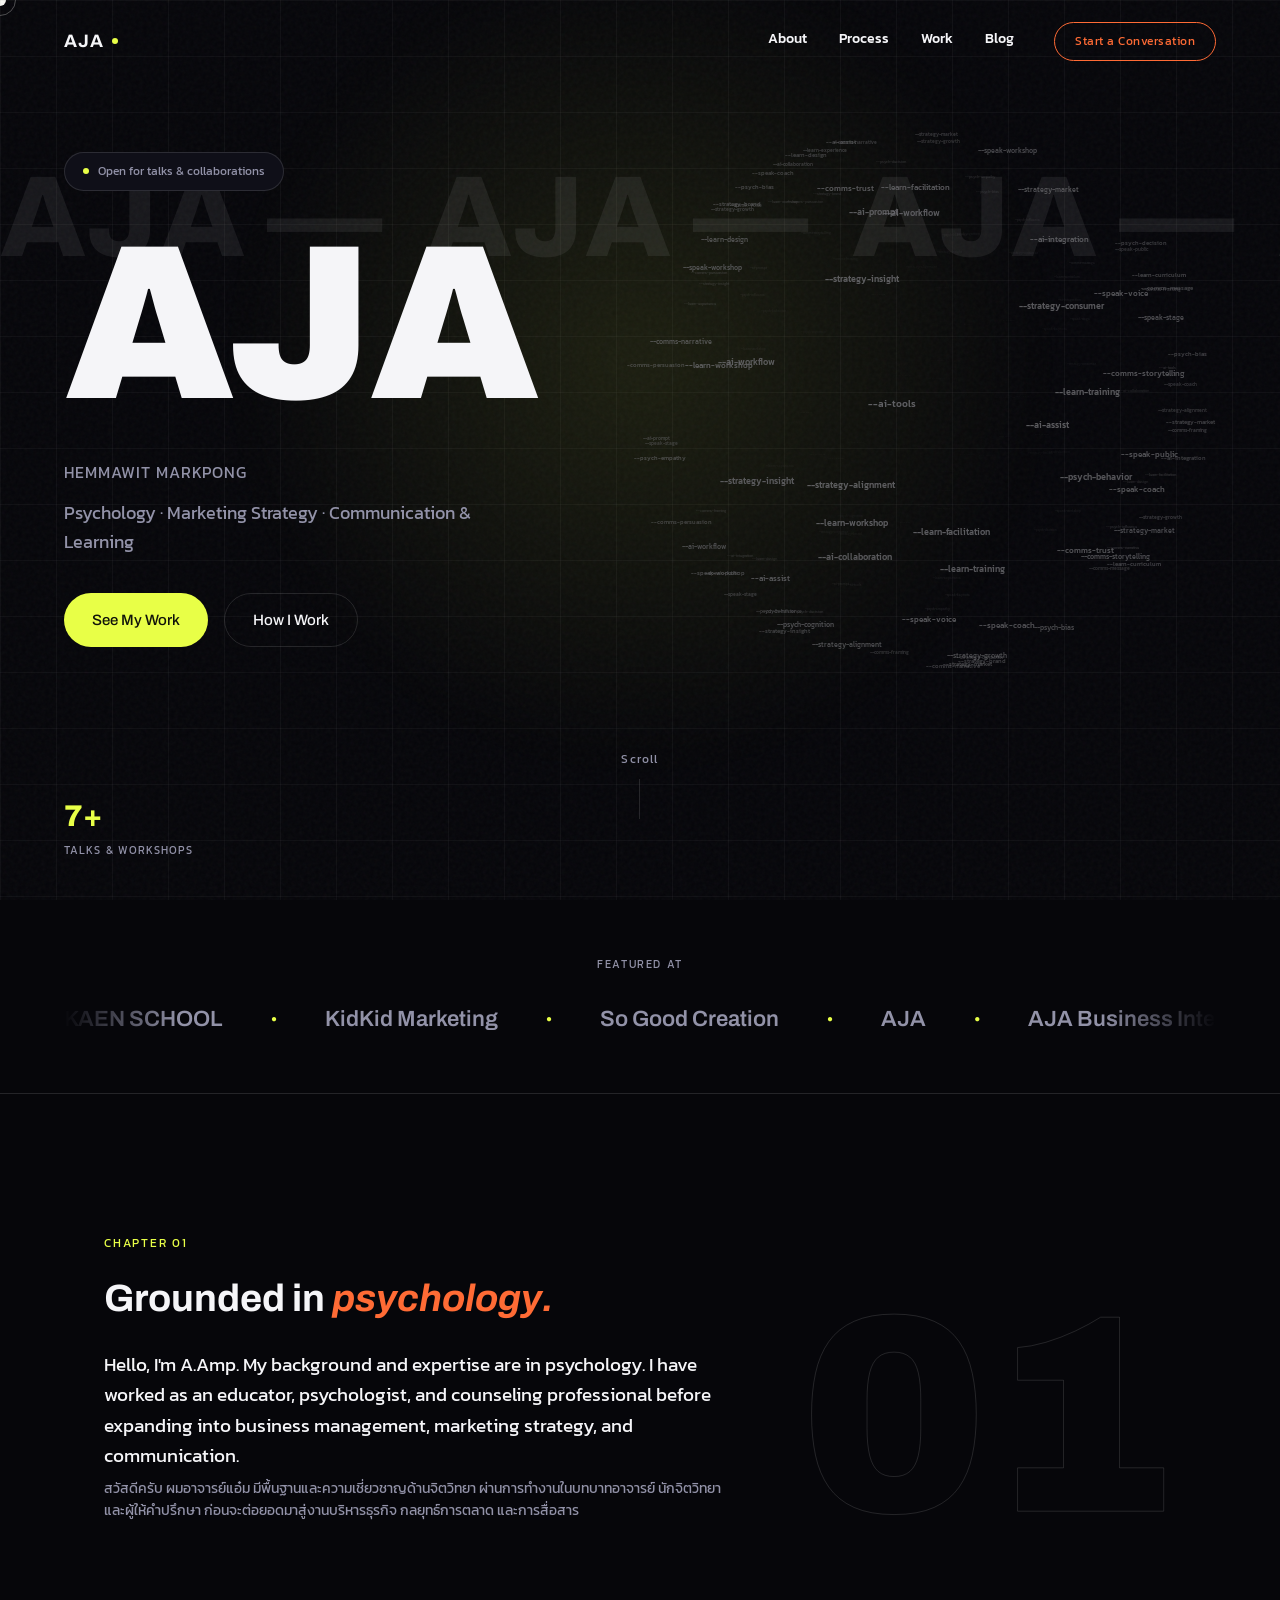
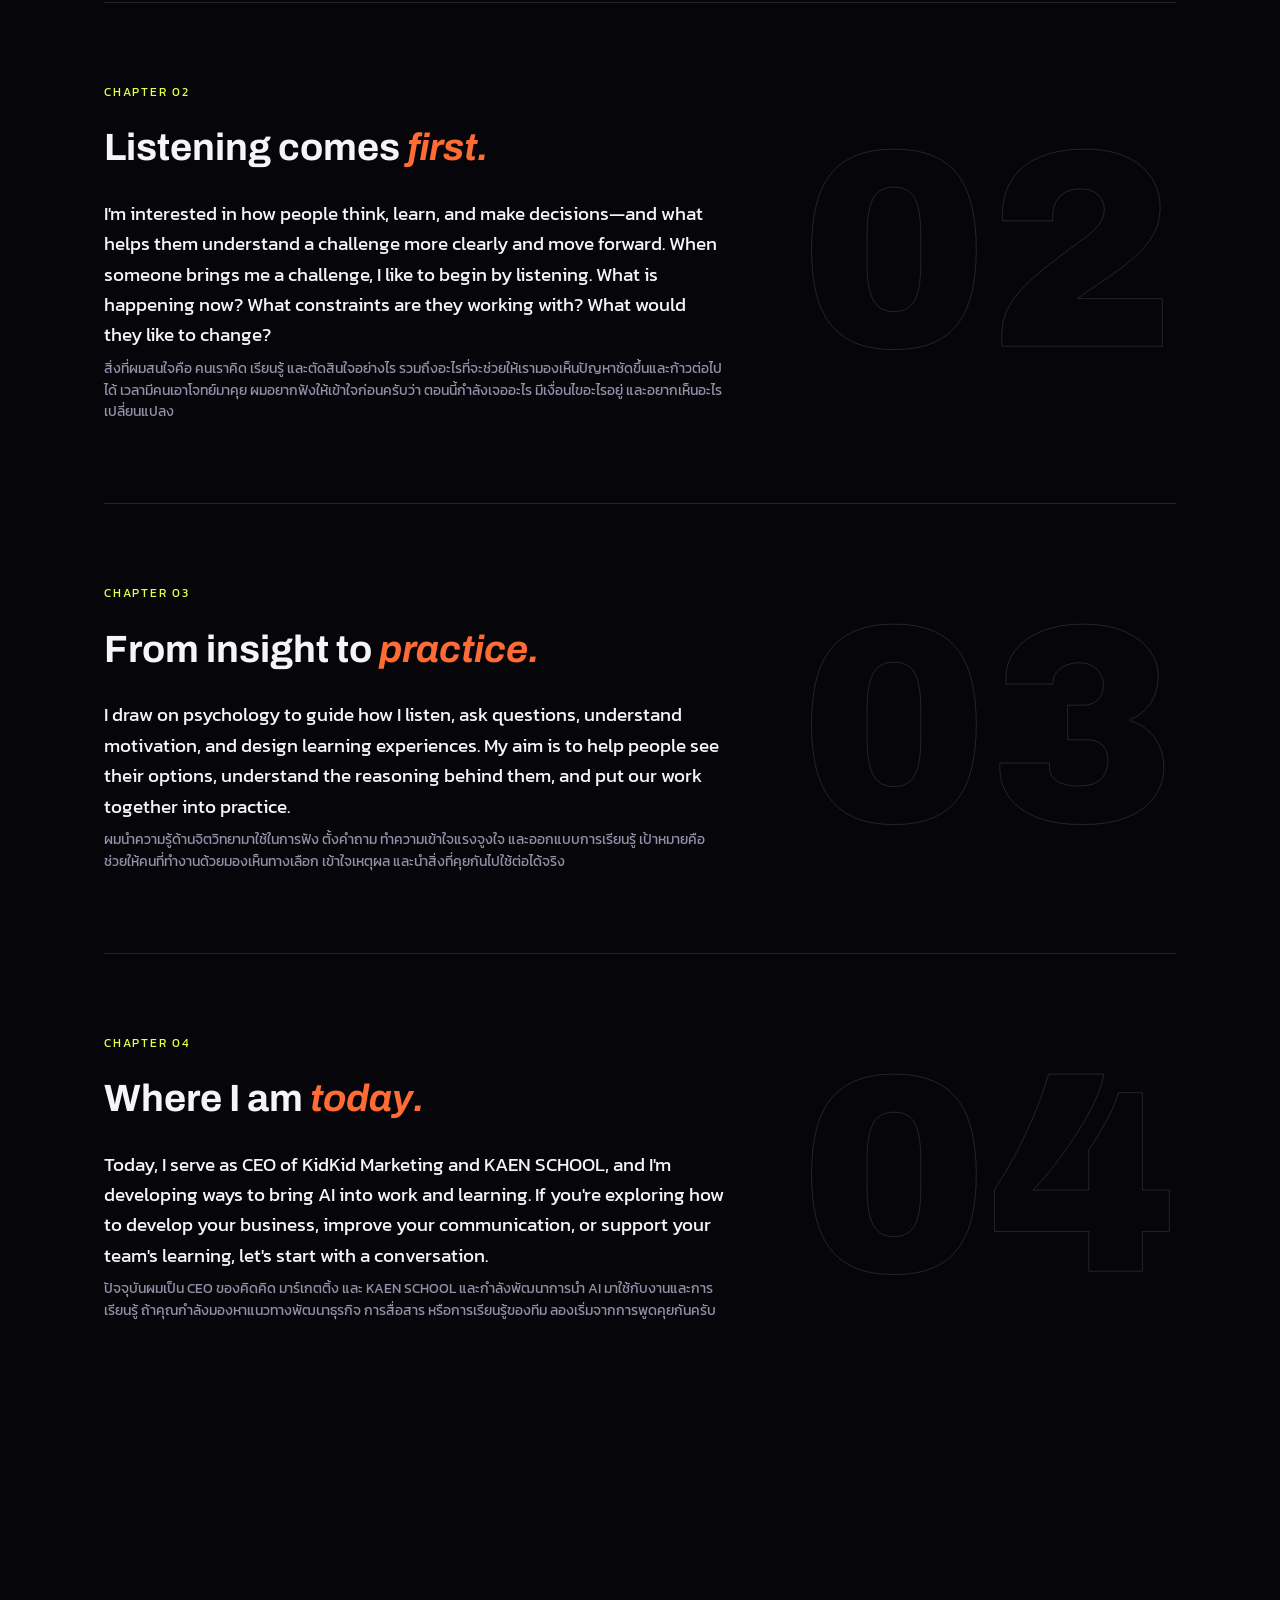
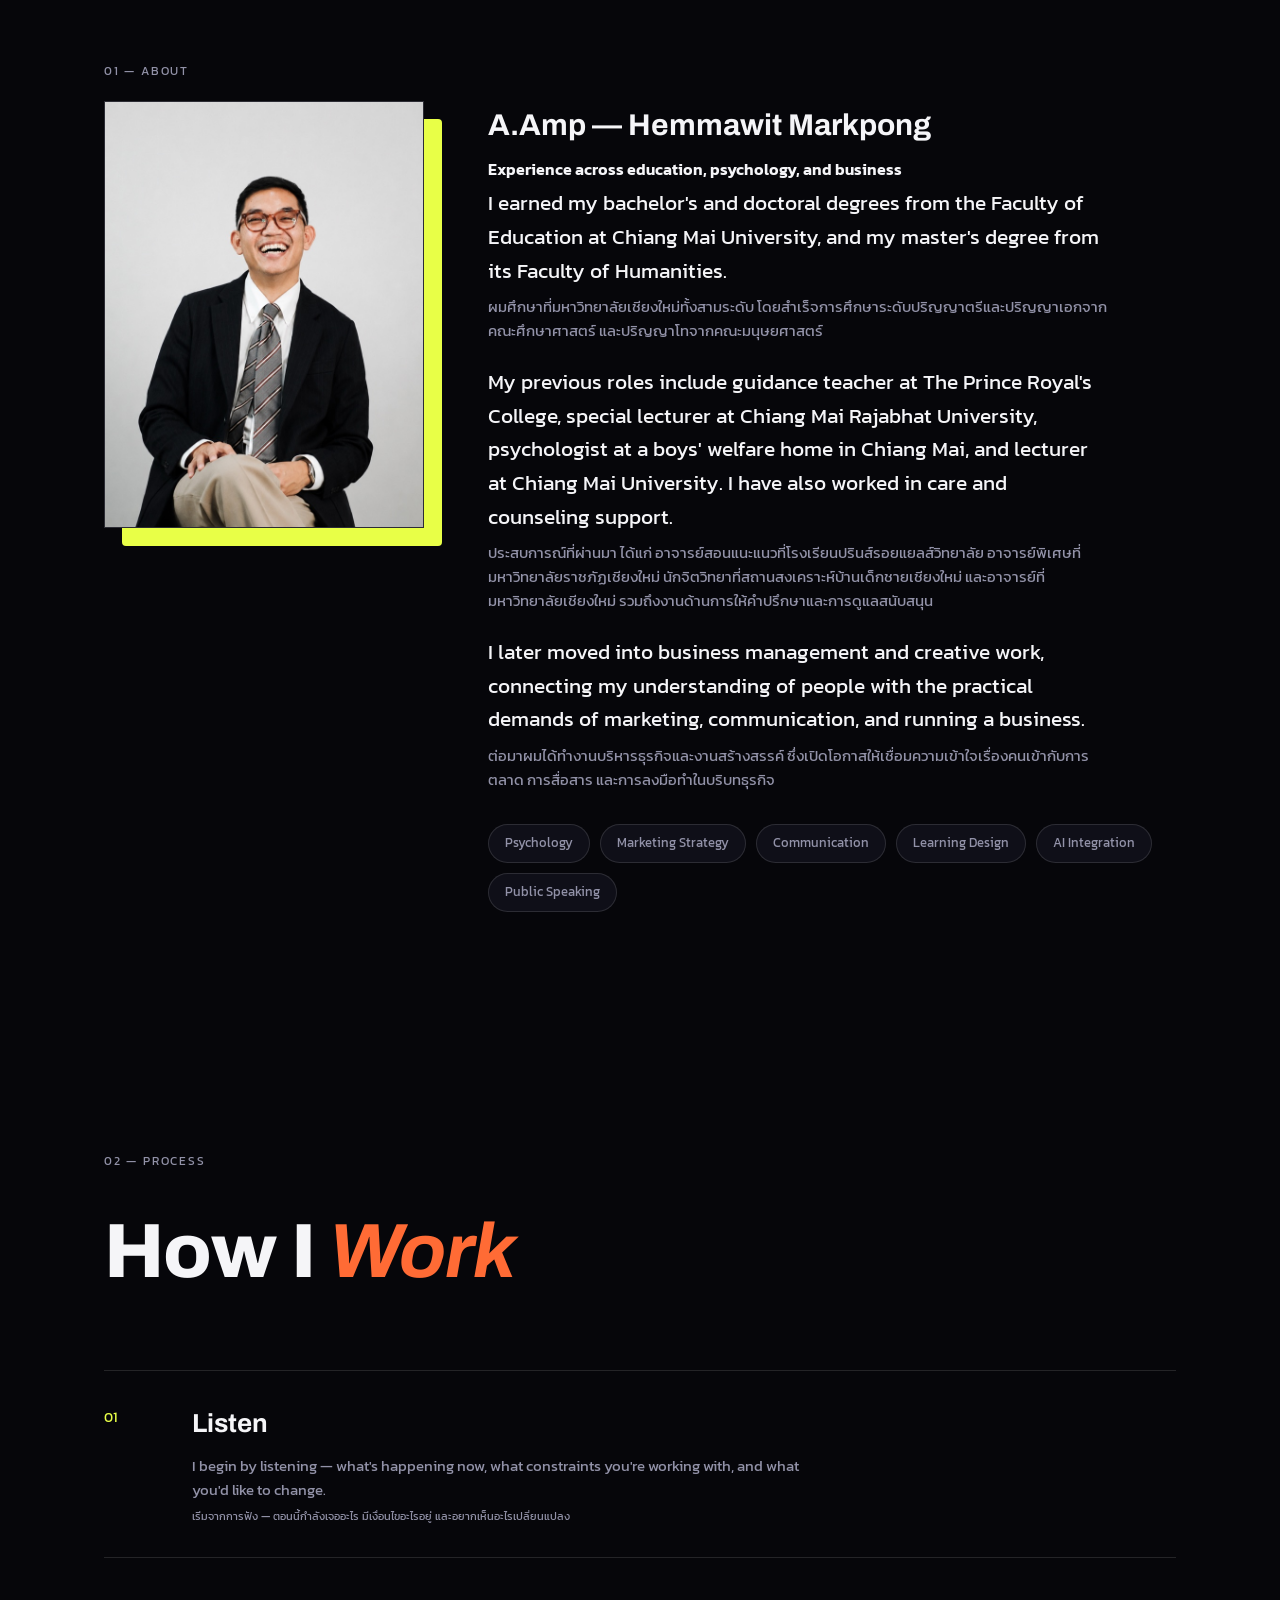
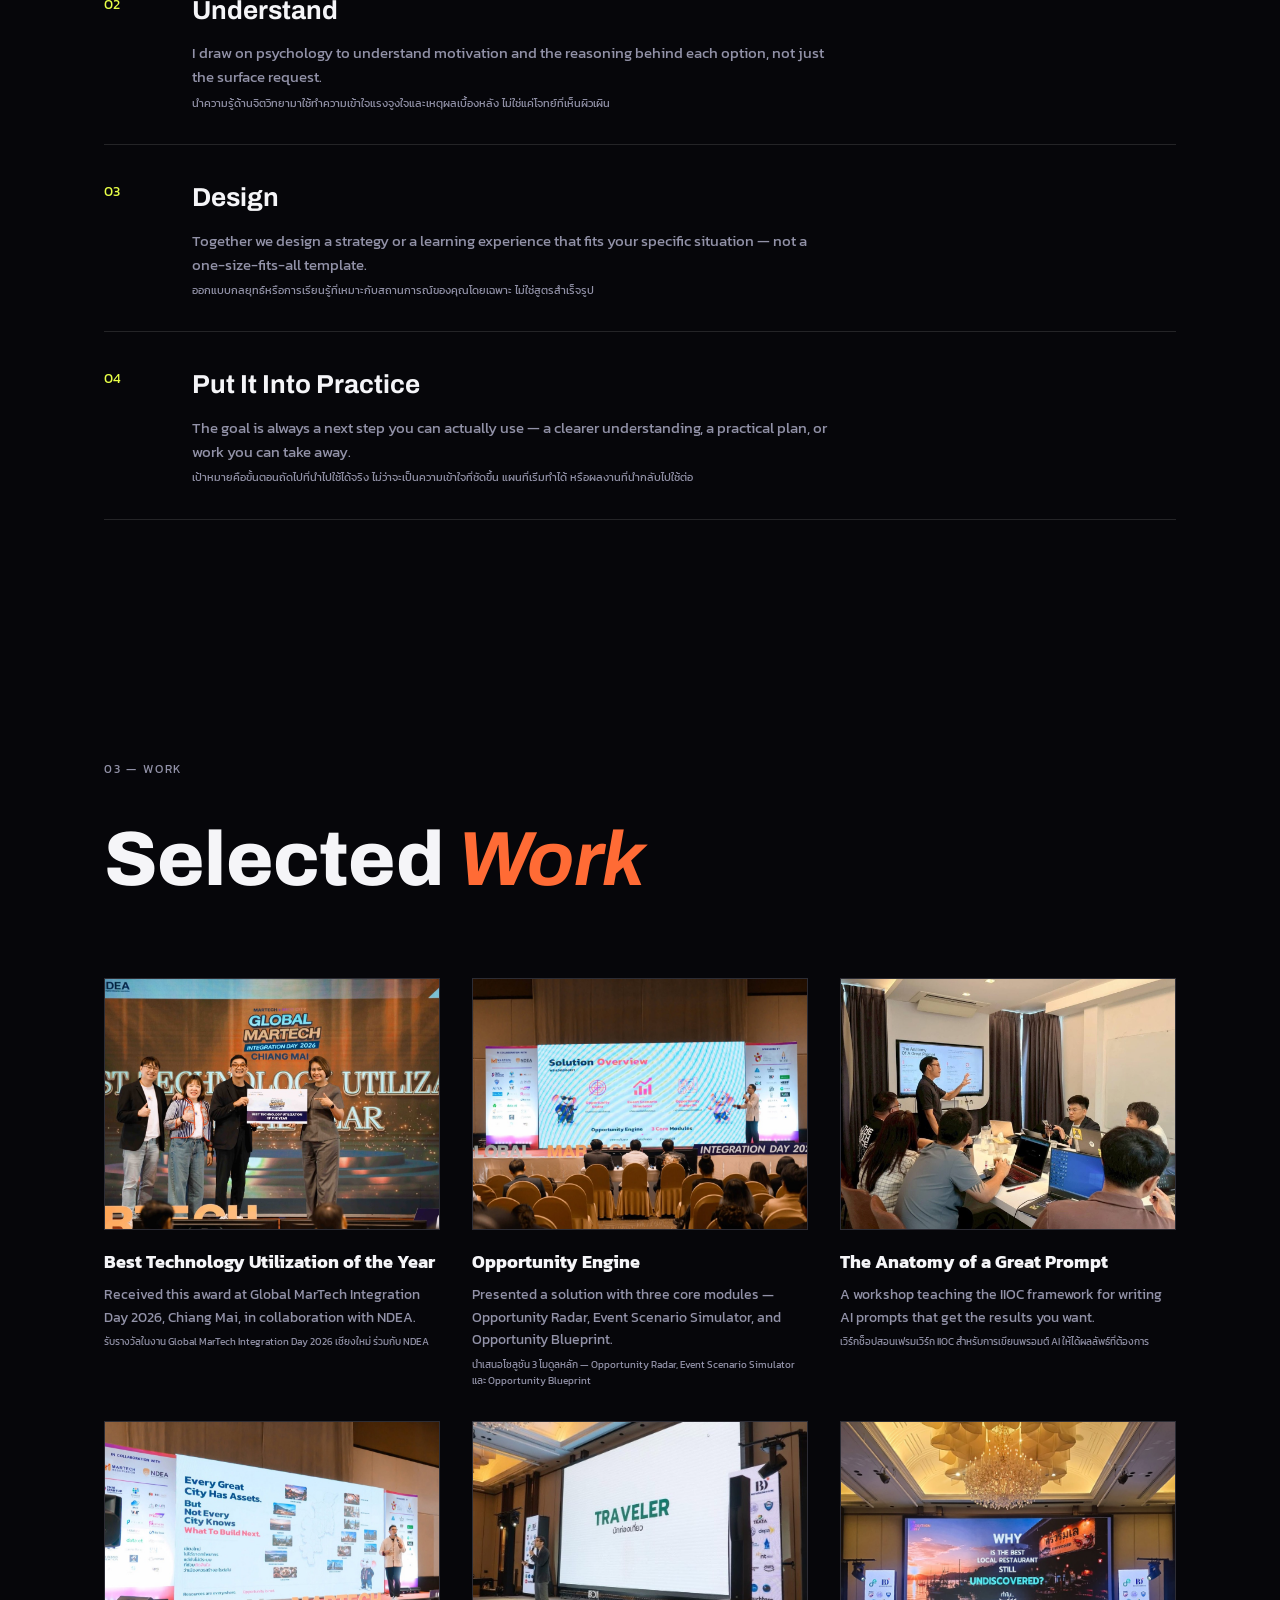
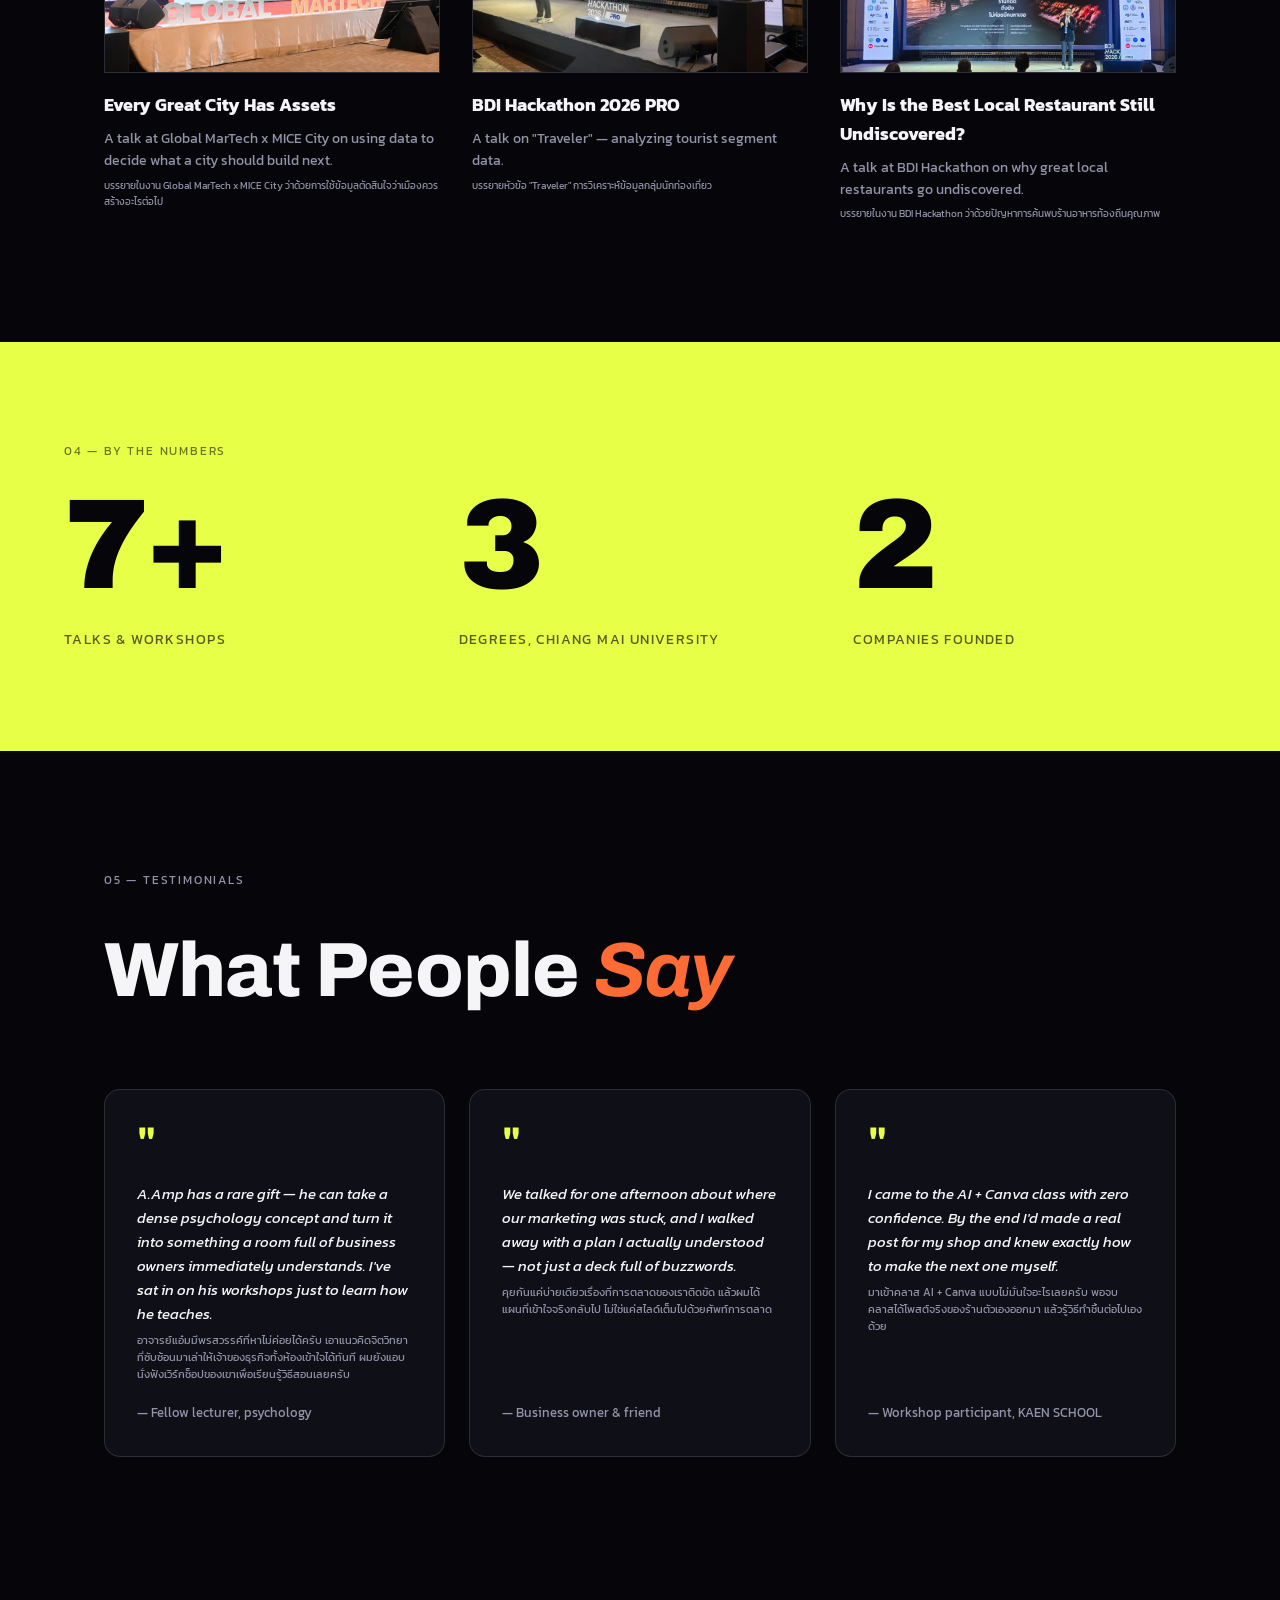
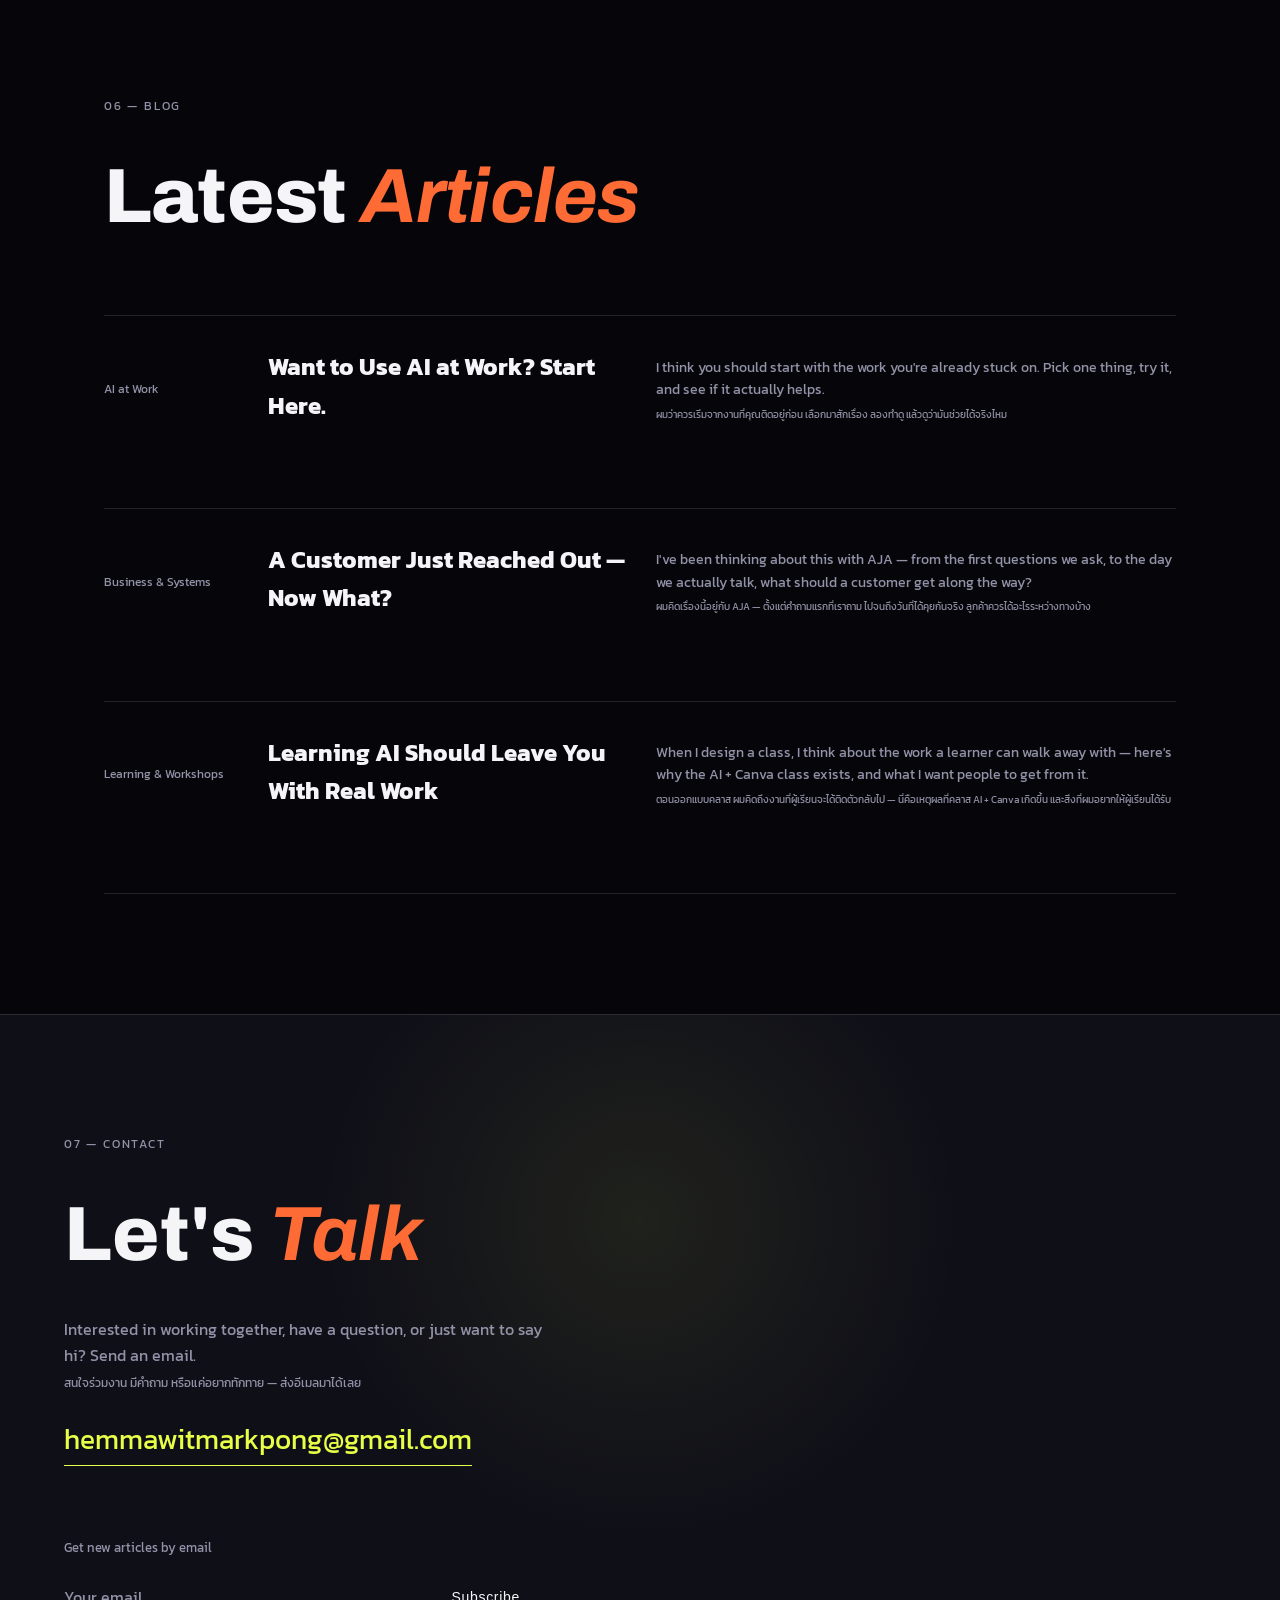
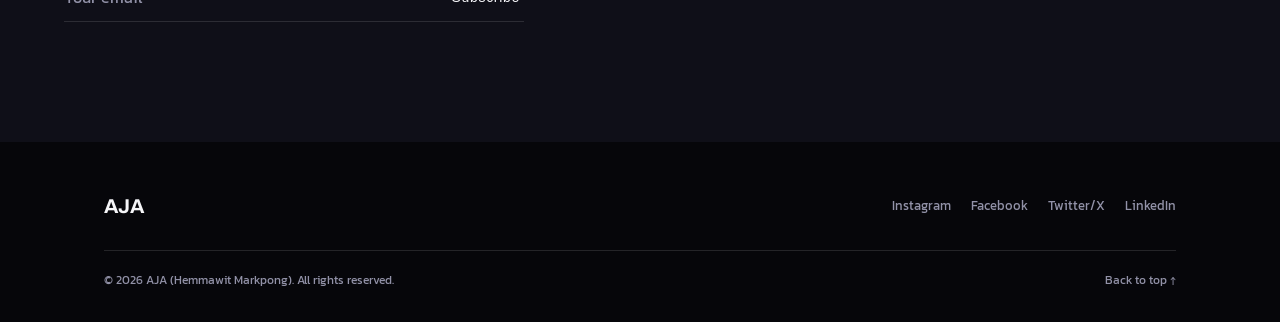
==== commit a66d6754: "Match hero globe to reference sizing, resize section titles, fix globe resize bug - Size hero globe " ====
--- a/index.html
+++ b/index.html
@@ -14,7 +14,7 @@
 <meta name="twitter:card" content="summary">
 <link rel="preconnect" href="https://fonts.googleapis.com">
 <link rel="preconnect" href="https://fonts.gstatic.com" crossorigin>
-<link href="https://fonts.googleapis.com/css2?family=Kanit:wght@300;400;500;600;700;800;900&family=Playfair+Display:ital@0;1&display=swap" rel="stylesheet">
+<link href="https://fonts.googleapis.com/css2?family=Kanit:wght@300;400;500;600;700;800;900&family=Archivo:ital,wght@0,600;0,700;0,800;0,900;1,600;1,700&display=swap" rel="stylesheet">
 <link rel="stylesheet" href="css/style.css">
 </head>
 <body>
@@ -64,22 +64,26 @@
       </div>
     </div>
 
-    <canvas class="hero__globe" id="heroGlobe" aria-hidden="true"></canvas>
-
-    <div class="hero__badge reveal-fade">
-      <i></i>Open for talks &amp; collaborations
-    </div>
-
-    <h1 class="hero__title">
-      <span class="reveal"><span class="dance-letter">A</span><span class="dance-letter">J</span><span class="dance-letter">A</span></span>
-    </h1>
-
-    <p class="hero__realname reveal-fade">Hemmawit Markpong</p>
-    <p class="hero__tagline reveal-fade">Psychology · Marketing Strategy · Communication &amp; Learning</p>
-
-    <div class="hero__actions reveal-fade" style="position:relative; z-index:2; display:flex; flex-wrap:wrap; justify-content:center; gap:16px; margin-top:36px;">
-      <a href="#work" class="btn btn--solid">See My Work</a>
-      <a href="#process" class="btn btn--outline">How I Work</a>
+    <div class="hero__row">
+      <div class="hero__content">
+        <div class="hero__badge reveal-fade">
+          <i></i>Open for talks &amp; collaborations
+        </div>
+
+        <h1 class="hero__title">
+          <span class="reveal"><span class="dance-letter">A</span><span class="dance-letter">J</span><span class="dance-letter">A</span></span>
+        </h1>
+
+        <p class="hero__realname reveal-fade">Hemmawit Markpong</p>
+        <p class="hero__tagline reveal-fade">Psychology · Marketing Strategy · Communication &amp; Learning</p>
+
+        <div class="hero__actions reveal-fade">
+          <a href="#work" class="btn btn--solid">See My Work</a>
+          <a href="#process" class="btn btn--outline">How I Work</a>
+        </div>
+      </div>
+
+      <canvas class="hero__globe" id="heroGlobe" aria-hidden="true"></canvas>
     </div>
 
     <a class="hero__scroll" href="#about" aria-label="Scroll down">
@@ -98,18 +102,16 @@
     <div class="logocloud__label reveal-fade">Featured At</div>
     <div class="logocloud__track-wrap">
       <div class="logocloud__track">
-        <span>Global MarTech Integration Day</span><span class="dot">●</span>
-        <span>NDEA</span><span class="dot">●</span>
-        <span>BDI Hackathon</span><span class="dot">●</span>
-        <span>Chiang Mai University</span><span class="dot">●</span>
         <span>KAEN SCHOOL</span><span class="dot">●</span>
         <span>KidKid Marketing</span><span class="dot">●</span>
-        <span>Global MarTech Integration Day</span><span class="dot">●</span>
-        <span>NDEA</span><span class="dot">●</span>
-        <span>BDI Hackathon</span><span class="dot">●</span>
-        <span>Chiang Mai University</span><span class="dot">●</span>
+        <span>So Good Creation</span><span class="dot">●</span>
+        <span>AJA</span><span class="dot">●</span>
+        <span>AJA Business Intelligence System</span><span class="dot">●</span>
         <span>KAEN SCHOOL</span><span class="dot">●</span>
         <span>KidKid Marketing</span><span class="dot">●</span>
+        <span>So Good Creation</span><span class="dot">●</span>
+        <span>AJA</span><span class="dot">●</span>
+        <span>AJA Business Intelligence System</span><span class="dot">●</span>
       </div>
     </div>
   </section>
@@ -119,7 +121,7 @@
     <div class="story__chapter reveal-fade">
       <span class="story__num">01</span>
       <div class="story__label">Chapter 01</div>
-      <h2 class="story__title">Grounded in psychology.</h2>
+      <h2 class="story__title">Grounded in <em>psychology.</em></h2>
       <p>Hello, I'm A.Amp. My background and expertise are in psychology. I have worked as an educator, psychologist, and counseling professional before expanding into business management, marketing strategy, and communication.
         <span class="th">สวัสดีครับ ผมอาจารย์แอ๋ม มีพื้นฐานและความเชี่ยวชาญด้านจิตวิทยา ผ่านการทำงานในบทบาทอาจารย์ นักจิตวิทยา และผู้ให้คำปรึกษา ก่อนจะต่อยอดมาสู่งานบริหารธุรกิจ กลยุทธ์การตลาด และการสื่อสาร</span>
       </p>
@@ -128,7 +130,7 @@
     <div class="story__chapter reveal-fade">
       <span class="story__num">02</span>
       <div class="story__label">Chapter 02</div>
-      <h2 class="story__title">Listening comes first.</h2>
+      <h2 class="story__title">Listening comes <em>first.</em></h2>
       <p>I'm interested in how people think, learn, and make decisions—and what helps them understand a challenge more clearly and move forward. When someone brings me a challenge, I like to begin by listening. What is happening now? What constraints are they working with? What would they like to change?
         <span class="th">สิ่งที่ผมสนใจคือ คนเราคิด เรียนรู้ และตัดสินใจอย่างไร รวมถึงอะไรที่จะช่วยให้เรามองเห็นปัญหาชัดขึ้นและก้าวต่อไปได้ เวลามีคนเอาโจทย์มาคุย ผมอยากฟังให้เข้าใจก่อนครับว่า ตอนนี้กำลังเจออะไร มีเงื่อนไขอะไรอยู่ และอยากเห็นอะไรเปลี่ยนแปลง</span>
       </p>
@@ -137,7 +139,7 @@
     <div class="story__chapter reveal-fade">
       <span class="story__num">03</span>
       <div class="story__label">Chapter 03</div>
-      <h2 class="story__title">From insight to practice.</h2>
+      <h2 class="story__title">From insight to <em>practice.</em></h2>
       <p>I draw on psychology to guide how I listen, ask questions, understand motivation, and design learning experiences. My aim is to help people see their options, understand the reasoning behind them, and put our work together into practice.
         <span class="th">ผมนำความรู้ด้านจิตวิทยามาใช้ในการฟัง ตั้งคำถาม ทำความเข้าใจแรงจูงใจ และออกแบบการเรียนรู้ เป้าหมายคือช่วยให้คนที่ทำงานด้วยมองเห็นทางเลือก เข้าใจเหตุผล และนำสิ่งที่คุยกันไปใช้ต่อได้จริง</span>
       </p>
@@ -146,7 +148,7 @@
     <div class="story__chapter reveal-fade">
       <span class="story__num">04</span>
       <div class="story__label">Chapter 04</div>
-      <h2 class="story__title">Where I am today.</h2>
+      <h2 class="story__title">Where I am <em>today.</em></h2>
       <p>Today, I serve as CEO of KidKid Marketing and KAEN SCHOOL, and I'm developing ways to bring AI into work and learning. If you're exploring how to develop your business, improve your communication, or support your team's learning, let's start with a conversation.
         <span class="th">ปัจจุบันผมเป็น CEO ของคิดคิด มาร์เกตติ้ง และ KAEN SCHOOL และกำลังพัฒนาการนำ AI มาใช้กับงานและการเรียนรู้ ถ้าคุณกำลังมองหาแนวทางพัฒนาธุรกิจ การสื่อสาร หรือการเรียนรู้ของทีม ลองเริ่มจากการพูดคุยกันครับ</span>
       </p>
@@ -201,7 +203,7 @@
   <!-- PROCESS -->
   <section id="process" class="section">
     <div class="section__label reveal-fade">02 &mdash; Process</div>
-    <h2 class="section__title reveal-fade">How I Work</h2>
+    <h2 class="section__title reveal-fade">How I <em>Work</em></h2>
 
     <div class="process__list">
       <div class="process__item reveal-fade">
@@ -246,7 +248,7 @@
   <!-- WORK -->
   <section id="work" class="work section">
     <div class="section__label reveal-fade">03 &mdash; Work</div>
-    <h2 class="section__title reveal-fade">Selected Work</h2>
+    <h2 class="section__title reveal-fade">Selected <em>Work</em></h2>
 
     <div class="work__grid">
       <article class="work__item reveal-fade">
@@ -275,13 +277,6 @@
         <h3>Every Great City Has Assets</h3>
         <p>A talk at Global MarTech x MICE City on using data to decide what a city should build next.
           <span class="th">บรรยายในงาน Global MarTech x MICE City ว่าด้วยการใช้ข้อมูลตัดสินใจว่าเมืองควรสร้างอะไรต่อไป</span>
-        </p>
-      </article>
-      <article class="work__item reveal-fade">
-        <div class="work__thumb"><img src="assets/work/work-7.jpg" alt="What should Chiang Mai build next?" loading="lazy"></div>
-        <h3>What Should Chiang Mai Build Next?</h3>
-        <p>Using data — not gut feeling — to plan events in Chiang Mai.
-          <span class="th">วิเคราะห์ข้อมูลเพื่อวางแผนอีเวนต์ในเชียงใหม่ — จากข้อมูล ไม่ใช่จากความรู้สึก</span>
         </p>
       </article>
       <article class="work__item reveal-fade">
@@ -323,7 +318,7 @@
   <!-- TESTIMONIALS -->
   <section id="testimonials" class="section">
     <div class="section__label reveal-fade">05 &mdash; Testimonials</div>
-    <h2 class="section__title reveal-fade">What People Say</h2>
+    <h2 class="section__title reveal-fade">What People <em>Say</em></h2>
 
     <div class="testimonials__grid">
       <div class="testimonial reveal-fade">
@@ -353,25 +348,31 @@
   <!-- BLOG -->
   <section id="blog" class="blog section">
     <div class="section__label reveal-fade">06 &mdash; Blog</div>
-    <h2 class="section__title reveal-fade">Latest Articles</h2>
+    <h2 class="section__title reveal-fade">Latest <em>Articles</em></h2>
 
     <div class="blog__list">
       <a href="blog/start-with-the-work-before-ai.html" class="blog__item reveal-fade">
         <span class="blog__date">AI at Work</span>
         <h3 class="blog__title">Want to Use AI at Work? Start Here.</h3>
-        <p class="blog__excerpt">I think you should start with the work you're already stuck on. Pick one thing, try it, and see if it actually helps.</p>
+        <p class="blog__excerpt">I think you should start with the work you're already stuck on. Pick one thing, try it, and see if it actually helps.
+          <span class="th">ผมว่าควรเริ่มจากงานที่คุณติดอยู่ก่อน เลือกมาสักเรื่อง ลองทำดู แล้วดูว่ามันช่วยได้จริงไหม</span>
+        </p>
         <span class="blog__more">Read more →</span>
       </a>
       <a href="blog/follow-the-customer-after-first-contact.html" class="blog__item reveal-fade">
         <span class="blog__date">Business &amp; Systems</span>
         <h3 class="blog__title">A Customer Just Reached Out — Now What?</h3>
-        <p class="blog__excerpt">I've been thinking about this with AJA — from the first questions we ask, to the day we actually talk, what should a customer get along the way?</p>
+        <p class="blog__excerpt">I've been thinking about this with AJA — from the first questions we ask, to the day we actually talk, what should a customer get along the way?
+          <span class="th">ผมคิดเรื่องนี้อยู่กับ AJA — ตั้งแต่คำถามแรกที่เราถาม ไปจนถึงวันที่ได้คุยกันจริง ลูกค้าควรได้อะไรระหว่างทางบ้าง</span>
+        </p>
         <span class="blog__more">Read more →</span>
       </a>
       <a href="blog/learning-ai-through-real-work.html" class="blog__item reveal-fade">
         <span class="blog__date">Learning &amp; Workshops</span>
         <h3 class="blog__title">Learning AI Should Leave You With Real Work</h3>
-        <p class="blog__excerpt">When I design a class, I think about the work a learner can walk away with — here's why the AI + Canva class exists, and what I want people to get from it.</p>
+        <p class="blog__excerpt">When I design a class, I think about the work a learner can walk away with — here's why the AI + Canva class exists, and what I want people to get from it.
+          <span class="th">ตอนออกแบบคลาส ผมคิดถึงงานที่ผู้เรียนจะได้ติดตัวกลับไป — นี่คือเหตุผลที่คลาส AI + Canva เกิดขึ้น และสิ่งที่ผมอยากให้ผู้เรียนได้รับ</span>
+        </p>
         <span class="blog__more">Read more →</span>
       </a>
     </div>
@@ -381,7 +382,7 @@
   <section id="contact" class="contact section">
     <div class="contact__inner">
       <div class="section__label reveal-fade">07 &mdash; Contact</div>
-      <h2 class="contact__title reveal-fade">Let's Talk</h2>
+      <h2 class="contact__title reveal-fade">Let's <em>Talk</em></h2>
       <p class="contact__text reveal-fade">
         Interested in working together, have a question, or just want to say hi? Send an email.
         <span class="th">สนใจร่วมงาน มีคำถาม หรือแค่อยากทักทาย — ส่งอีเมลมาได้เลย</span>
--- a/css/style.css
+++ b/css/style.css
@@ -13,7 +13,7 @@
   --ember: #ff6b35;
   --accent: var(--signal);
 
-  --font-display: 'Kanit', sans-serif;
+  --font-display: 'Archivo', 'Kanit', sans-serif;
   --font-body: 'Kanit', sans-serif;
   --font-mono: 'Kanit', sans-serif;
 
@@ -300,12 +300,26 @@
   animation: pulse-slow 3s ease-in-out infinite;
 }
 
+.hero__row {
+  display: contents;
+}
+.hero__content {
+  display: contents;
+}
+
+.hero__actions {
+  position: relative;
+  z-index: 2;
+  display: flex;
+  flex-wrap: wrap;
+  justify-content: center;
+  gap: 16px;
+  margin-top: 36px;
+}
+
 .hero__globe {
-  position: absolute;
-  top: 4%;
-  right: 0%;
-  width: clamp(220px, 26vw, 340px);
-  height: clamp(220px, 26vw, 340px);
+  width: clamp(480px, 46vw, 700px);
+  height: clamp(480px, 46vw, 700px);
   display: none;
   z-index: 2;
   pointer-events: none;
@@ -490,8 +504,29 @@
   100% { top: 100%; }
 }
 
-@media (min-width: 900px) {
-  .hero__globe { display: block; }
+@media (min-width: 1100px) {
+  .hero__row {
+    display: flex;
+    align-items: center;
+    justify-content: space-between;
+    gap: 40px;
+    width: 100%;
+    max-width: 1360px;
+  }
+  .hero__content {
+    display: flex;
+    flex-direction: column;
+    align-items: flex-start;
+    text-align: left;
+    flex: 1 1 auto;
+    min-width: 0;
+  }
+  .hero__tagline { max-width: 480px; }
+  .hero__actions { justify-content: flex-start; }
+  .hero__globe {
+    flex: 0 0 auto;
+    display: block;
+  }
   .hero__stat { display: flex; }
 }
 
@@ -516,9 +551,17 @@
 .section__title {
   font-family: var(--font-display);
   font-weight: 800;
-  font-size: clamp(30px, 5vw, 56px);
+  font-size: clamp(36px, 6vw, 80px);
   margin-bottom: 56px;
   letter-spacing: -.01em;
+}
+
+.section__title em,
+.story__title em,
+.contact__title em {
+  font-style: italic;
+  font-weight: 700;
+  color: var(--ember);
 }
 
 /* ==========================================================================
@@ -592,7 +635,7 @@
    ========================================================================== */
 .story {
   padding: 140px var(--pad);
-  max-width: 900px;
+  max-width: 1200px;
   margin: 0 auto;
 }
 .story__chapter {
@@ -603,11 +646,12 @@
 .story__chapter:first-child { border-top: none; padding-top: 0; }
 .story__num {
   position: absolute;
-  top: 0;
+  top: 50%;
   right: 0;
+  transform: translateY(-50%);
   font-family: var(--font-display);
   font-weight: 900;
-  font-size: clamp(90px, 16vw, 200px);
+  font-size: clamp(90px, 22vw, 320px);
   line-height: 1;
   color: transparent;
   -webkit-text-stroke: 1px var(--line);
@@ -973,7 +1017,7 @@
 .contact__title {
   font-family: var(--font-display);
   font-weight: 800;
-  font-size: clamp(32px, 6vw, 64px);
+  font-size: clamp(36px, 6vw, 80px);
   margin-bottom: 20px;
 }
 .contact__text {
